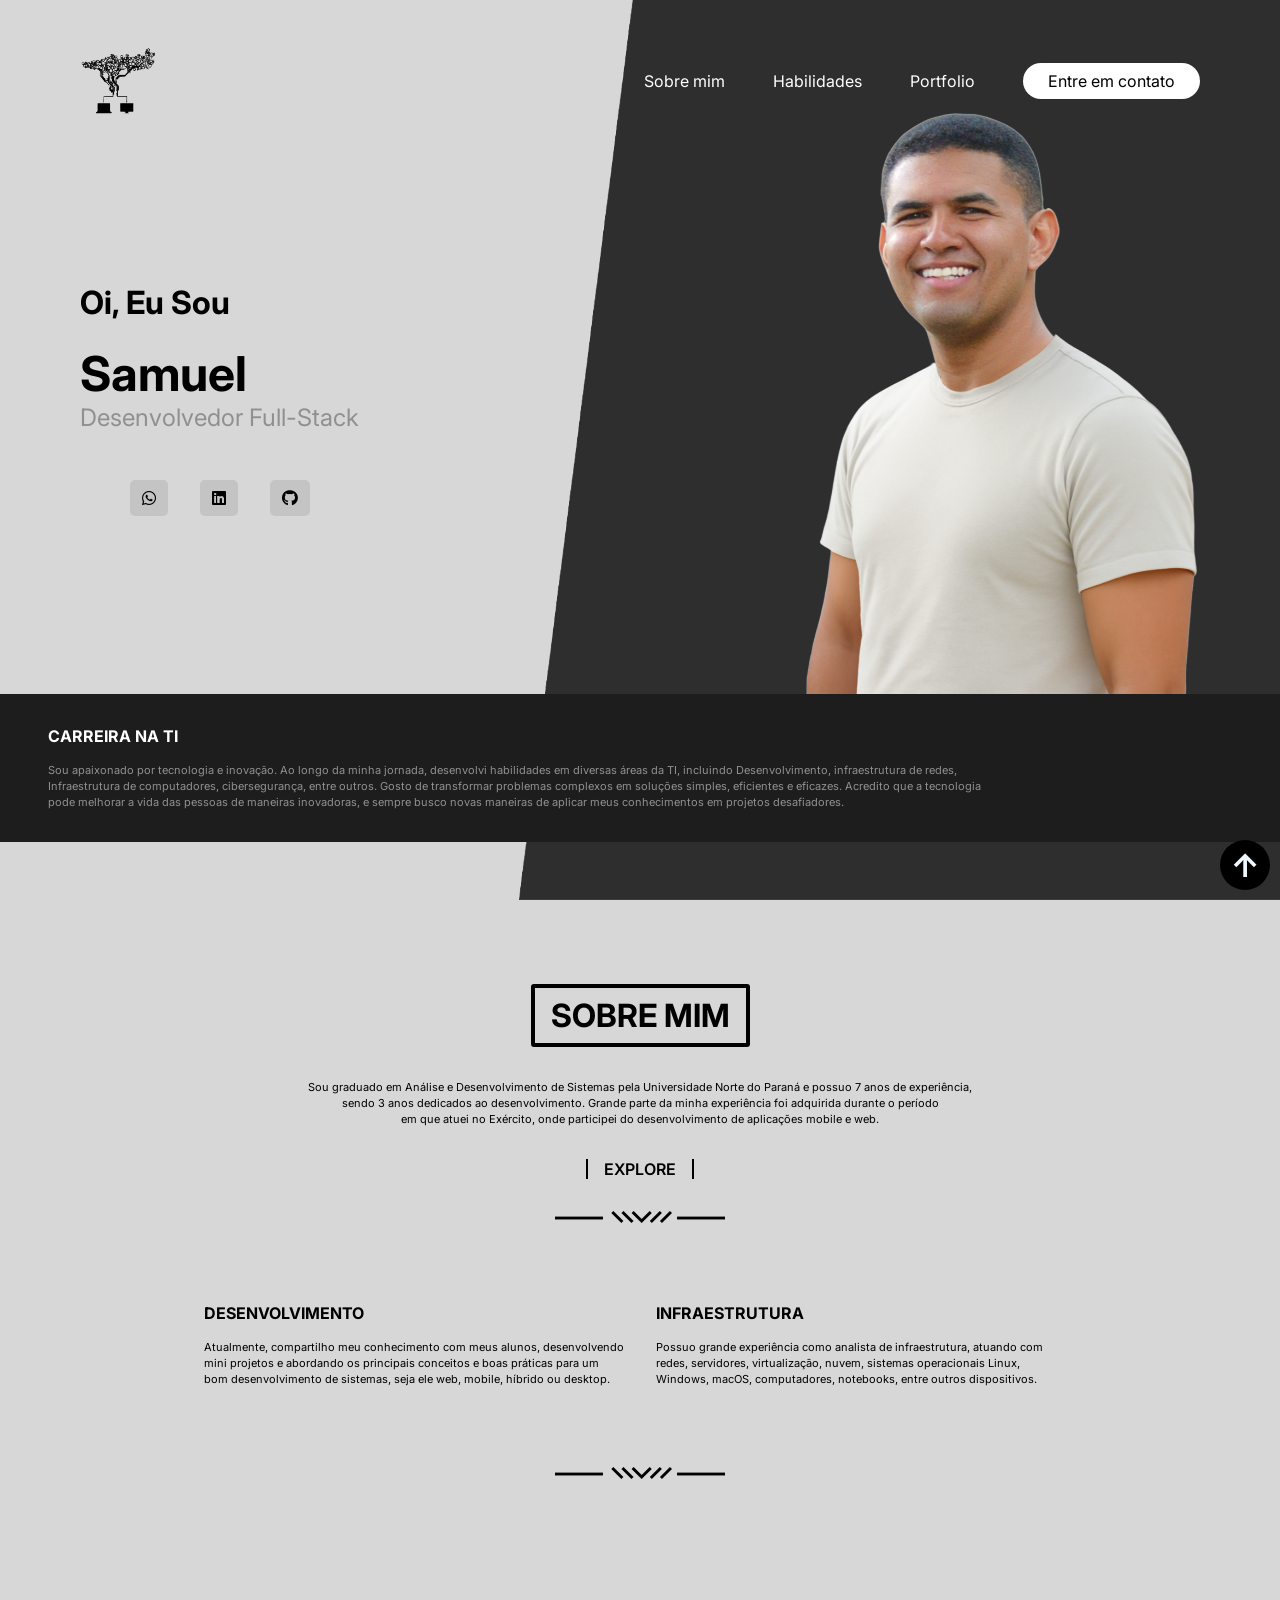
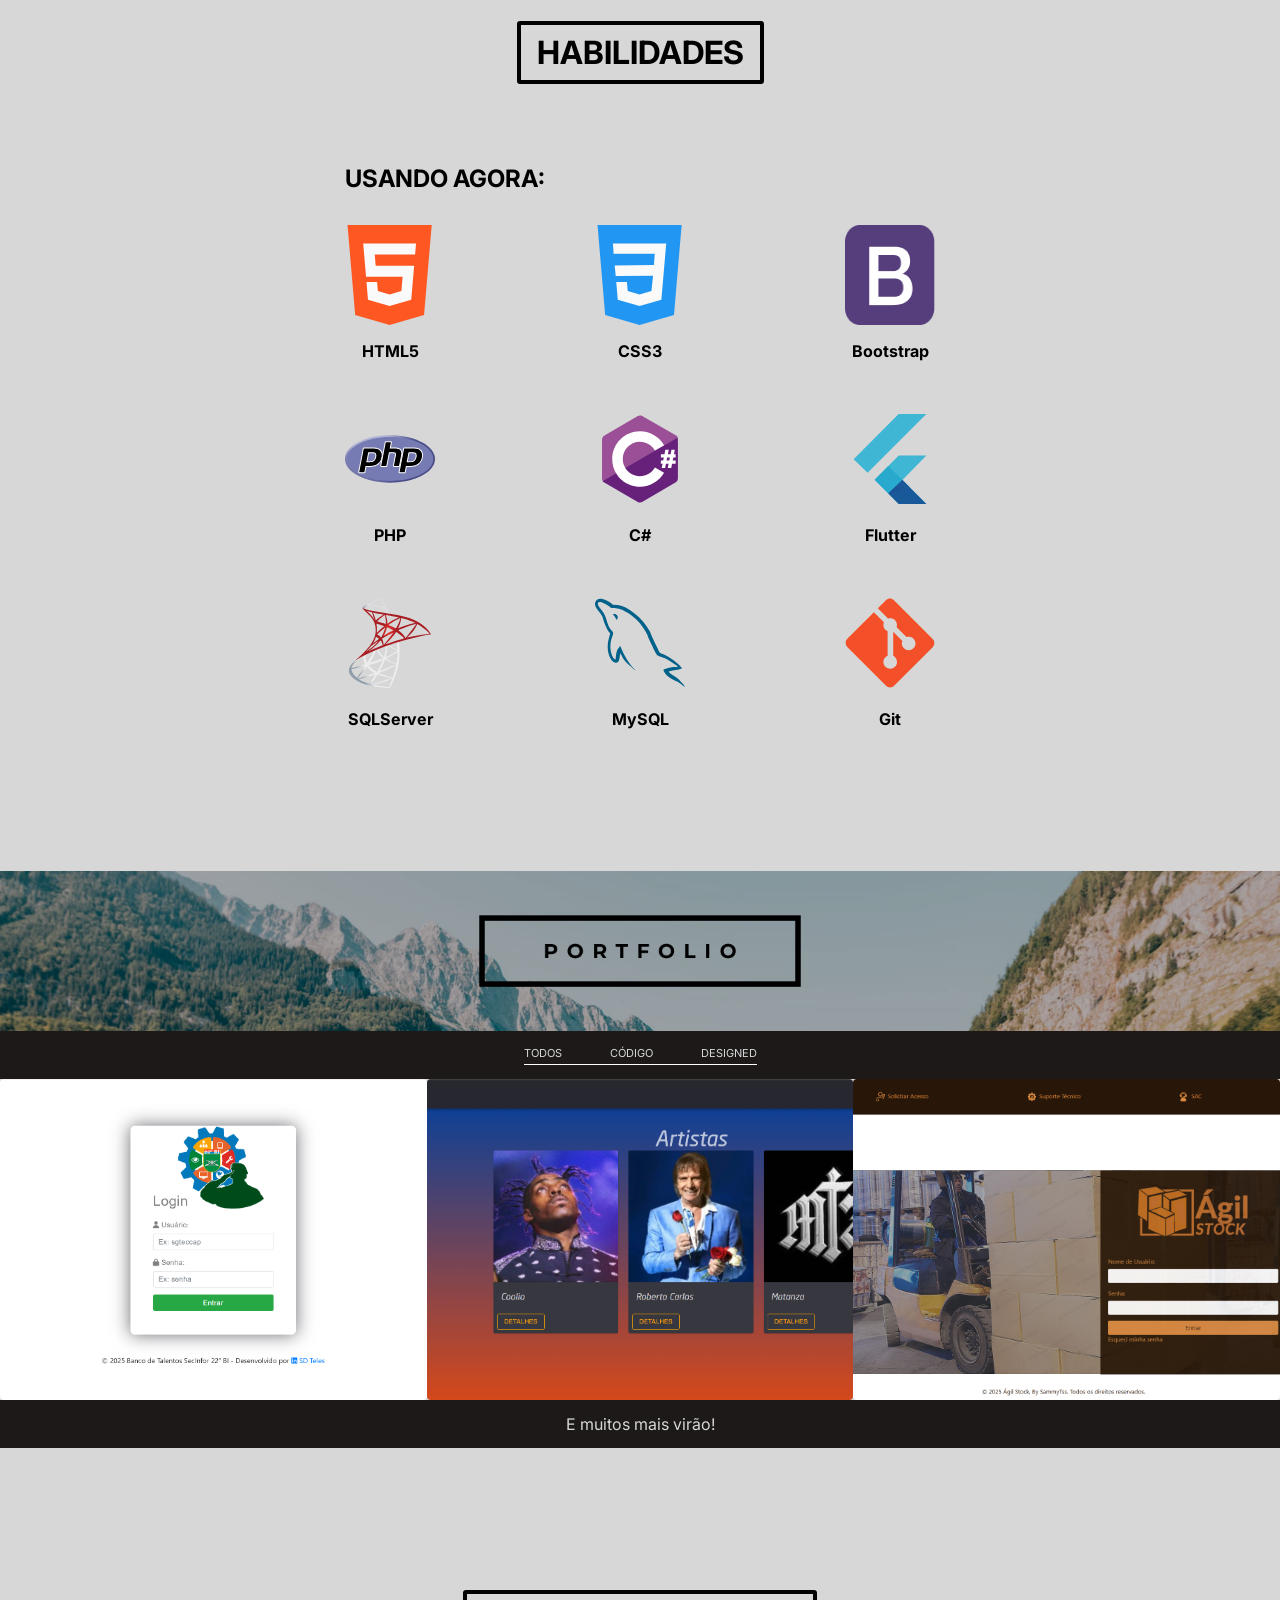
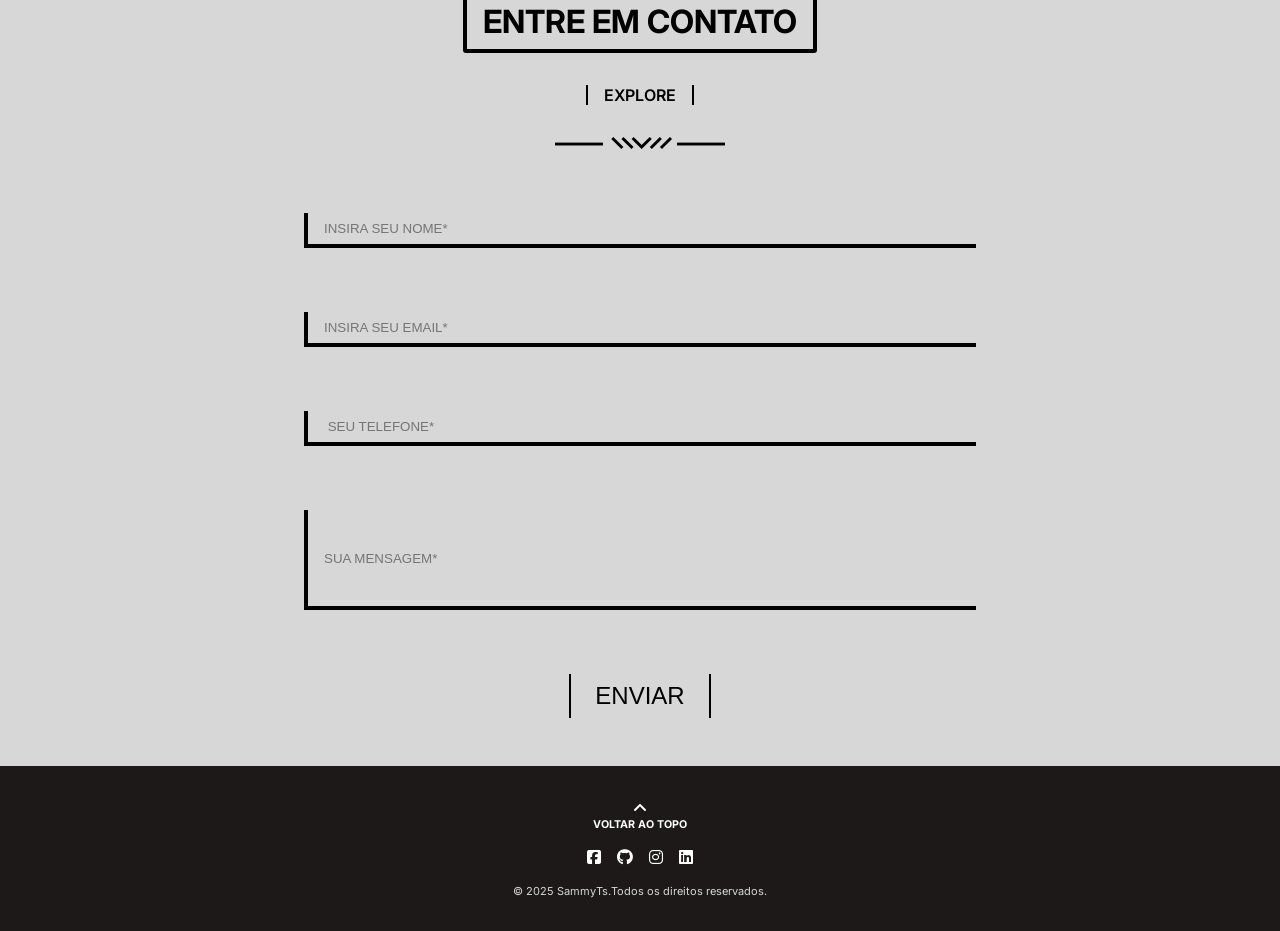
==== index.html @ 6aea7865 "Update index.html" ====
<!DOCTYPE html>
<html lang="pt-br">
<head>
    <meta charset="UTF-8">
    <meta name="viewport" content="width=device-width, initial-scale=1.0">
    <title> Portfolio</title>
    <link rel="icon" type="image/x-icon" href="images/telestech.ico">
    <link rel="stylesheet" href="style.css">
    <link rel="stylesheet" href="https://cdnjs.cloudflare.com/ajax/libs/font-awesome/6.6.0/css/all.min.css" integrity="sha512-Kc323vGBEqzTmouAECnVceyQqyqdsSiqLQISBL29aUW4U/M7pSPA/gEUZQqv1cwx4OnYxTxve5UMg5GT6L4JJg==" crossorigin="anonymous" referrerpolicy="no-referrer" />
</head>
<body>
    <header>
        <div class="humburger">
            <i class="fa-solid fa-bars-staggered" data-visible="true"></i>
            <i class="fa-solid fa-xmark" data-visible="false"></i>
        </div>
        <nav class="container navbar">
            <a href="#">
                <img src="./images//Technicaltree_Logo.png" alt="logo" class="logo">
                <img src="./images//LogoTelesTechBranco.png" alt="logo" class="mobile-logo">
            </a>
            <ul class="nav-links" data-visible="false">
                <li><a href="#About">Sobre mim</a></li>
                <li><a href="#Skills">Habilidades</a></li>
                <li><a href="#portofolio">Portfolio</a></li>
                <a class="btn" href="#contact">Entre em contato</a>
            </ul>
        </nav>
    </header>
    <main>
        <section class="hero ">
            <div class="bg-img">
                <img src="./images/bdGrayEscuroc.png" alt="">
            </div>
            <div class="hero-top container">

                <div class="content">

                    <div class="info">
                        <h1>Oi, Eu Sou</h1>
                        <h2>Samuel</h2>
                        <h6> Desenvolvedor Full-Stack </h6>
                    </div>
                    <div class="contact-me">
                        <a href="https://api.whatsapp.com/" target="_blank"><i class="fa-brands fa-whatsapp"></i></a>
                        <a href="https://linkedin.com/in/samuel-teles-dos-santos-662003237/"><i class="fa-brands fa-linkedin" target="_blank"></i></a>
                        <a href="https://github.com/Sammytss" target="_blank"><i class="fa-brands fa-github"></i></a>
                    </div>

                </div>

                <div class="person-img">
                    <img src="./images/eudbresponsivo.png" alt="Eu">
                </div>
            </div>
        </section>
        <section class="BERRIES">
            <h4>CARREIRA NA TI</h4>
            <p>
                Sou apaixonado por tecnologia e inovação. Ao longo da minha jornada, desenvolvi habilidades em diversas áreas da TI, incluindo Desenvolvimento, infraestrutura de redes, <br>
                Infraestrutura de computadores, cibersegurança, entre outros. Gosto de transformar problemas complexos em soluções simples, eficientes e eficazes. Acredito que a tecnologia <br>
                pode melhorar a vida das pessoas de maneiras inovadoras, e sempre busco novas maneiras de aplicar meus conhecimentos em projetos desafiadores.
            </p>

        </section>
        <section class="aboutme container " id="About">
            <div class="header-info">
                <h4>SOBRE MIM</h4>
                <p>
                    Sou graduado em Análise e Desenvolvimento de Sistemas pela Universidade Norte do Paraná e possuo 7 anos de experiência, <br>
                    sendo 3 anos dedicados ao desenvolvimento. Grande parte da minha experiência foi adquirida durante o período <br>
                    em que atuei no Exército, onde participei do desenvolvimento de aplicações mobile e web.

                </p>
                <h6>EXPLORE</h6>
                <img src="./images/separatorBlack 1.png" alt="">
            </div>
            <div class="grid-about">
                <div class="development columns">
                    <h6>DESENVOLVIMENTO</h6>
                    <p>
                        Atualmente, compartilho meu conhecimento com meus alunos, desenvolvendo <br>
                        mini projetos e abordando os principais conceitos e boas práticas para um<br>
                        bom desenvolvimento de sistemas, seja ele web, mobile, híbrido ou desktop.
                    </p>
                </div>
                <div class="maintenance columns">
                    <h6>INFRAESTRUTURA</h6>
                    <p>
                        Possuo grande experiência como analista de infraestrutura, atuando com <br>
                        redes, servidores, virtualização, nuvem, sistemas operacionais Linux, <br>
                        Windows, macOS, computadores, notebooks, entre outros dispositivos.

                    </p>
                </div>
            </div>
            <img src="./images/separatorBlack 1.png" alt="">
        </section>
        <section class="skills container" id="Skills">
            <div class="header-info">
                <h4>HABILIDADES</h4>

            </div>
            <div class="using-now ">
                <h4>USANDO AGORA:</h4>
                <div class="grid-skills">
                    <div class="grid-item item1">
                        <img src="./images/html.svg" alt="">
                        <h6>HTML5</h6>

                    </div>
                    <div class="grid-item item2">
                        <img src="./images/css.svg" alt="">
                        <h6>CSS3</h6>
                    </div>
                    <div class="grid-item item3">
                        <img src="./images/bootstrap-solid 1.png" alt="">
                        <h6>Bootstrap</h6>
                    </div>
                    <div class="grid-item item4">
                        <img src="./images/php-original.svg" alt="">
                        <h6>PHP</h6>
                    </div>
                    <div class="grid-item item5">
                        <img src="./images/csharp-original.svg" alt="">
                        <h6>C#</h6>
                    </div>
                    <div class="grid-item item6">
                        <img src="./images/flutter-original.svg" alt="">
                        <h6>Flutter</h6>
                    </div>
                    <div class="grid-item item7">
                        <img src="./images/microsoftsqlserver-original.svg" alt="">
                        <h6>SQLServer</h6>
                    </div>
                    <div class="grid-item item8">
                        <img src="./images/mysql-original.svg" alt="">
                        <h6>MySQL</h6>
                    </div>
                    <div class="grid-item item9">
                        <img src="./images/git-original.svg" alt="">
                        <h6>Git</h6>
                    </div>
                </div>

            </div>
            <!--<div class="learning-now ">
                <h4>APRENDENDO AGORA:</h4>
                <div class="grid-skills">
                    <div class="grid-item item1">
                        <img src="./images/nodejs.png" alt="">
                        <h6>Node Js</h6>

                    </div>
                    <div class="grid-item item2">
                        <img src="./images/mongoDb.png" alt="">
                        <h6>Mongo DB</h6>
                    </div>
                    <div class="grid-item item3">
                        <img src="./images/typscript.png" alt="">
                        <h6>TypeScript</h6>
                    </div>
                </div>

            </div>
            <div class="other-skills ">
                <h4>OUTRAS HABILIDADES:</h4>
                <div class="grid-skills">
                    <div class="grid-item item1">
                        <img src="./images/eng.svg" alt="">
                        <h6>ANGIELSKI C1/C2</h6>

                    </div>
                    <div class="grid-item item2">
                        <img src="./images/spanish.svg" alt="">
                        <h6>
                            HISZPAŃSKI
                            B1/B2/h6>
                        </h6>
                    </div>
                    <div class="grid-item item3">
                        <img src="./images/c++.svg" alt="">
                        <h6>C++</h6>
                    </div>
                </div>

            </div>-->

        </section>

        <section class="portfolio" id="portofolio">
            <div class="header-img">

            </div>
            <div class="grid-header">
                <div class="info">
                    <p>TODOS</p>
                    <p>CÓDIGO</p>
                    <p>DESIGNED</p>
                </div>
            </div>
            <div class="grid-port">
                <div class="grid-col col1">
                </div>
                <div class="grid-col col2"></div>
                <div class="grid-col col3"></div>
               <!-- <div class="grid-col col4"></div>
                <div class="grid-col col5"></div>
                <div class="grid-col col6"></div>-->
            </div>
            <!-- Modal estilo Lightbox com múltiplas imagens -->
            <div id="lightboxModal" class="w3-modal w3-black" style="display:none;">
                <span class="w3-button w3-display-topright w3-large"
                      onclick="closeLightbox()"
                      style="cursor:pointer;">×</span>
                <div class="w3-modal-content w3-animate-zoom"
                     style="
                    max-width: 90%;
                    margin: auto;
                    max-height: 90vh;
                    display: flex;
                    flex-direction: column;
                    align-items: center;
                  ">
                    <img id="lightboxImage"
                         src=""
                         style="max-width: 100%; max-height: 80vh"
                         alt="" />
                    <div style="
                        width: 100%;
                        display: flex;
                        justify-content: space-between;
                        margin-top: 10px;
                      ">
                        <button onclick="changeSlide(-1)">❮</button>
                        <button onclick="changeSlide(1)">❯</button>
                    </div>
                    <div id="thumbnailsContainer"
                         style="
                        margin-top: 10px;
                        display: flex;
                        gap: 10px;
                        overflow-x: auto;
                      ">
                        <!-- Miniaturas geradas via JS -->
                    </div>
                </div>
            </div>


            <div class="grid-header">

                <p>E muitos mais virão!</p>

            </div>
        </section>
        <section class="contact container" id="contact">
            <div class="header-info">
                <h4>ENTRE EM CONTATO</h4>
                <!--<p>
                    Nulla in velit a metus rhoncus tempus. Nulla congue nulla vel sem varius finibus. Sed ornare sit amet lorem <br>
                    sed viverra. In vel urna quis libero viverra facilisis ut ac est.
                </p>-->
                <h6>EXPLORE</h6>
                <img src="./images/separatorBlack 1.png" alt="">
            </div>
            <form action="">
                <input type="text" name="name" id="name" placeholder="INSIRA SEU NOME*">
                <input type="email" name="email" id="email" placeholder="INSIRA SEU EMAIL*">
                <input type="text" name="phone" id="phone" placeholder=" SEU TELEFONE*">
                <input type="text" name="comment" id="comment" placeholder="SUA MENSAGEM*">
                <button>ENVIAR</button>
            </form>

        </section>
        <a href="#" class="btn-voltar"></a>

    </main>

    <footer>
        <div class="container footer-info ">
            <div class="scroll-up ">

                <a href="#">
                    <i class="fas fa-angle-up"></i>
                    <h6 class="back-to-top">VOLTAR AO TOPO</h6>
                </a>
            </div>
            <div class="social">
                <a href="https://www.facebook.com/abdihakin.adan.56/" target="_blank"><i class="fab fa-facebook-square"></i></a>
                <a href="https://github.com/Sammytss" target="_blank"><i class="fab fa-github"></i></a>
                <a href="https://www.instagram.com/young_hakin/" target="_blank"><i class="fab fa-instagram"></i></a>
                <a href="https://linkedin.com/in/samuel-teles-dos-santos-662003237/" target="_blank"><i class="fab fa-linkedin"></i></a>
            </div>
            <p>&copy;  2025 SammyTs.Todos os direitos reservados.</p>
        </div>

    </footer>
    <script>
        const lightboxModal = document.getElementById('lightboxModal');
        const lightboxImage = document.getElementById('lightboxImage');
        const thumbnailsContainer = document.getElementById('thumbnailsContainer');

        const portfolioCols = document.querySelectorAll('.grid-port .grid-col');

        // Objeto que relaciona cada imagem do portfólio a sua galeria de imagens relacionadas
        const galleryMap = {
            "Login.png": [
                "./images/projetos/Login.png",
                "./images/projetos/ListarTalentos.png",
                "./images/projetos/DetelhesDoTalento.png",
                "./images/projetos/CadastrarTalento.png",
                "./images/projetos/EditarTalento.png",
                "./images/projetos/ADM.png"
            ],
            "MostrarArtistas.png": [
                "./images/projetos/SenaiSound/MostrarArtistas.png",
                "./images/projetos/SenaiSound/EditarArtista.png",
                "./images/projetos/SenaiSound/CadastrarArtista.png",
                "./images/projetos/SenaiSound/Home.png",

            ],
            "AgilStock.png": [
                "./images/projetos/AgilStock/AgilStock.png",
                "./images/projetos/AgilStock/Dashboard.png",
                "./images/projetos/AgilStock/DashboardMFechado.png",
                "./images/projetos/AgilStock/Estoque.png",
                "./images/projetos/AgilStock/Fornecedores.png",
                "./images/projetos/AgilStock/MateriaPrima.png",
                "./images/projetos/AgilStock/Saidas.png",
                "./images/projetos/AgilStock/NovosUsuarios.png",
                "./images/projetos/AgilStock/CadastrarProduto.png",
                "./images/projetos/AgilStock/CadastrarMateriaPrime.png",
                "./images/projetos/AgilStock/CadastrarCategoria.png",
                "./images/projetos/AgilStock/CadastrarFornecedores.png",
            ],
            "Project (2).png": [
                "./images/Project (2).png",
                "./images/Project (3).png",
                "./images/Project (1).png"
            ],
            "Project (3).png": [
                "./images/Project (3).png",
                "./images/Project (1).png",
                "./images/Project (2).png"
            ],
            "Project.png": [
                "./images/Project.png",
                "./images/Project (1).png",
                "./images/Project (2).png"
            ],
            // Adicione mais conforme necessário
        };

        // Pega o nome e url da imagem de background para cada coluna do portfólio
        const imagesInfo = Array.from(portfolioCols).map((col) => {
            const bg = window.getComputedStyle(col).backgroundImage;
            const url = bg.slice(5, -2); // remove url(" ... ")
            const name = url.split('/').pop();
            return { url, name };
        });

        let currentGallery = [];
        let currentIndex = 0;

        function openLightbox(index) {
            const clickedImageName = imagesInfo[index].name;

            // Pega as imagens relacionadas no mapa, ou usa só a imagem clicada
            currentGallery = galleryMap[clickedImageName] || [imagesInfo[index].url];

            currentIndex = 0;
            renderThumbnails();
            showSlide(currentIndex);
            lightboxModal.style.display = 'block';
        }

        function closeLightbox() {
            lightboxModal.style.display = 'none';
        }

        function changeSlide(n) {
            showSlide(currentIndex + n);
        }

        function showSlide(index) {
            if (index >= currentGallery.length) currentIndex = 0;
            else if (index < 0) currentIndex = currentGallery.length - 1;
            else currentIndex = index;

            lightboxImage.src = currentGallery[currentIndex];

            const thumbs = thumbnailsContainer.querySelectorAll('img');
            thumbs.forEach((thumb, i) => {
                thumb.style.opacity = i === currentIndex ? '1' : '0.6';
                thumb.style.border = i === currentIndex ? '2px solid white' : 'none';
            });
        }

        function renderThumbnails() {
            thumbnailsContainer.innerHTML = ''; // limpa

            currentGallery.forEach((src, i) => {
                const thumb = document.createElement('img');
                thumb.src = src;
                thumb.style.height = '60px';
                thumb.style.cursor = 'pointer';
                thumb.style.opacity = i === currentIndex ? '1' : '0.6';
                if (i === currentIndex) thumb.style.border = '2px solid white';
                thumb.addEventListener('click', () => {
                    showSlide(i);
                });
                thumbnailsContainer.appendChild(thumb);
            });
        }

        // Configura clique nas colunas para abrir o modal da galeria
        portfolioCols.forEach((col, i) => {
            col.style.cursor = 'pointer';
            col.addEventListener('click', () => openLightbox(i));
        });

        // Fechar modal clicando fora da imagem
        lightboxModal.addEventListener('click', (e) => {
            if (e.target === lightboxModal) {
                closeLightbox();
            }
        });
    </script>
    <script>
        let navbar = document.querySelector(".nav-links")
        let humbergur = document.querySelector(".humburger")
        let icons = document.querySelectorAll("i")

        humbergur.addEventListener('click', function (event) {
            let isvible = navbar.getAttribute('data-visible');
            if (isvible == 'true') {
                navbar.setAttribute('data-visible', 'false');
                icons[0].setAttribute('data-visible', 'true');
                icons[1].setAttribute('data-visible', 'false')
            }
            else {
                navbar.setAttribute('data-visible', 'true');
                icons[0].setAttribute('data-visible', 'false');
                icons[1].setAttribute('data-visible', 'true')
            }
        })
    </script>

</body>
</html>
---- style.css ----
﻿
@import url('https://fonts.googleapis.com/css2?family=Inter:ital,opsz,wght@0,14..32,100..900;1,14..32,100..900&display=swap');

* {
    margin: 0;
    padding: 0;
    box-sizing: border-box;
    transition: all 0.3s ease-in-out;
}

body {
    font-family: "Inter", sans-serif;
    background-color: #d7d7d7;
}

html {
    scroll-behavior: smooth;
}

.btn-voltar {
    display: flex;
    justify-content: center;
    align-items: center;
    position: fixed;
    bottom: 10px;
    right: 10px;
    width: 50px;
    height: 50px;
    background-color: #000;
    text-decoration: none;
    border-radius: 50%;
}

    .btn-voltar::after {
        content: "↑";
        font-size: 32px;
        font-weight: bold;
        color: aliceblue;
        transition: margin-top 250ms;
    }

    .btn-voltar:hover::after {
        margin-top: -8px;
    }

    .btn-voltar:hover {
        background-color: #3b3c3c;
    }

header {
    margin-top: 2rem;
    height: 2.375rem;
}

.container {
    width: min(90%,1120px);
    margin-inline: auto;
}

.navbar {
    display: flex;
    justify-content: space-between;
    align-items: center;
}

    .navbar .mobile-logo {
        display: none;
    }

    .navbar .logo {
        width: 4.729375rem;
        cursor: pointer;
    }

.nav-links {
    height: 100%;
    display: flex;
    justify-content: center;
    align-items: center;
    gap: 3rem;
}

    .nav-links li {
        list-style: none;
    }

        .nav-links li a {
            text-decoration: none;
            color: #fff;
            font-size: 1rem;
            font-weight: 400;
            line-height: 1rem;
            transition: all 0.3s ease-in-out;
        }

            .nav-links li a:hover {
                color: #808080;
            }

    .nav-links .btn {
        text-decoration: none;
        background-color: #fff;
        color: black;
        border: none;
        padding: 10px 25px;
        border-radius: 20px;
        font-size: 1rem;
        font-weight: 400;
        line-height: 1rem;
        cursor: pointer;
        transition: all 0.3s ease-in-out;
    }

        .nav-links .btn:hover {
            background-color: #808080;
            color: #fff;
        }

.back-to-top:hover {
    color: #808080;
    cursor: pointer;
    transition: all 0.2s ease-in-out;
}

.hero {
    margin-top: 2.125rem;
    display: flex;
    flex-direction: column;
}

.hero-top {
    display: flex;
    align-items: center;
    justify-content: space-between;
}

@keyframes slideInRight {
    0% {
        transform: translateX(30%);
    }

    100% {
        transform: translateX(0);
    }
}

.bg-img img {
    width: 60%;
    height: 100vh;
    position: absolute;
    right: 0;
    top: 0;
    z-index: -1;
    animation: slideInRight 3s ease-out forwards;
}



.hero-top .content {
    display: flex;
    flex-direction: column;
    gap: 3rem;
}

.info h1 {
    margin-bottom: 1.375rem;
    font-size: 2rem;
    font-weight: 700;
}

.info h2 {
    font-size: 3rem;
    font-weight: 700;
}

.info h6 {
    font-size: 1.5rem;
    font-weight: 400;
    color: #909090;
}

@keyframes slideInRightPerson {
    0% {
        transform: translateX(20%);
    }

    100% {
        transform: translateX(0);
    }
}

.person-img {
    animation: slideInRightPerson 1.5s ease-out forwards;
    width: 100%;
    max-width: 400px;
    height: auto;
    margin-right: 0;
    display: flex;
    justify-content: center;
    align-items: center;
}

    .person-img img {
        width: 100%;
        height: auto;
        transition: transform 0.7s ease-in-out;
        object-fit: cover;
    }

        .person-img img:hover {
            transform: scale(1.02);
        }


.contact-me {
    display: flex;
    justify-content: center;
    gap: 2rem;
    transition: transform 0.5s ease-in-out;
}

    .contact-me a {
        text-decoration: none;
        color: black;
    }

    .contact-me i {
        background-color: #C4C4C4;
        padding: 0.625rem .75rem;
        border-radius: 5px;
        transition-duration: 0.5s;
    }

        .contact-me i:hover {
            background-color: #808080;
            color: #fff;
        }

.BERRIES {
    background-color: #1d1d1d;
    display: flex;
    flex-direction: column;
    align-items: self-start;
    padding: 2rem 3rem;
    color: #fff;
    gap: 1rem;
}

    .BERRIES p {
        font-size: 0.6875rem;
        line-height: 1rem;
        color: #909090;
    }

    .BERRIES span {
        font-size: 0.6875rem;
        line-height: 1rem;
        color: #d7d7d7;
        border-inline: 1px solid #d7d7d7;
        padding-inline: 0.5rem;
    }

.humburger {
    display: none;
}

.aboutme {
    margin-top: 8.875rem;
    display: flex;
    flex-direction: column;
    align-items: center;
    gap: 5rem;
}

    .aboutme p {
        font-size: 0.6875rem;
        line-height: 1rem;
        color: black;
    }

.header-info {
    display: flex;
    flex-direction: column;
    text-align: center;
    align-items: center;
    gap: 2rem;
}

    .header-info h4 {
        font-size: 2rem;
        font-weight: 700;
        border: 4px solid #000;
        padding: 0.5rem 1rem;
        border-radius: 3px;
    }

    .header-info h6 {
        font-size: 1rem;
        font-weight: 600;
        border-inline: 2px solid #000;
        padding-inline: 1rem;
    }

.grid-about {
    display: grid;
    grid-template-columns: repeat(2,1fr);
    gap: 2rem;
}

    .grid-about h6 {
        font-size: 1rem;
        font-weight: 700;
    }

    .grid-about .columns {
        display: flex;
        flex-direction: column;
        gap: 1rem;
    }

.skills {
    margin-top: 8.875rem;
    display: flex;
    flex-direction: column;
    align-items: center;
    gap: 5rem;
}

.using-now, .learning-now, .other-skills {
    display: flex;
    flex-direction: column;
    gap: 2rem;
}

    .using-now, .learning-now, .other-skills h4 {
        font-size: 1.5rem;
    }

.grid-skills {
    display: grid;
    grid-template-columns: repeat(3,1fr);
    row-gap: 3rem;
    column-gap: 10rem;
}

.grid-item {
    display: flex;
    flex-direction: column;
    gap: 1rem;
    text-align: center;
    align-items: center;
    transition: transform 0.5s ease-in-out;
}

    .grid-item:hover {
        transform: scale(1.05);
    }

    .grid-item img {
        width: 90px;
        height: 100px;
    }

.portfolio {
    margin-top: 8.875rem;
    display: flex;
    flex-direction: column;
}

.header-img {
    height: 10rem;
    background: url(./images/Section\ Header.png) center / cover no-repeat;
}

.grid-header {
    background-color: #1c1918;
    height: 3rem;
    display: flex;
    justify-content: center;
    align-items: center;
    color: #d7d7d7;
}

    .grid-header .info {
        display: flex;
        padding-bottom: .2rem;
        gap: 3rem;
        border-bottom: 1px solid #fff;
    }

        .grid-header .info p {
            font-size: 0.6875rem;
            line-height: 1rem;
        }

.grid-port {
    display: grid;
    grid-template-columns: repeat(3,1fr);
}

    .grid-port .grid-col {
        height: 20.0625rem;
    }
        .grid-port .grid-col:hover {
            transform: scale(1.02);
        }

    .grid-port .col1 {
        background: url(./images/projetos/Login.png) center / cover no-repeat;
        border-radius: 4px;
    }

    .grid-port .col2 {
        background: url(./images/projetos/SenaiSound/MostrarArtistas.png) center / cover no-repeat;
        border-radius: 4px;
    }

    .grid-port .col3 {
        background: url(./images/projetos/AgilStock/AgilStock.png) center / cover no-repeat;
        border-radius: 4px;
    }

    .grid-port .col4 {
        background: url(./images/Project\ \(2\).png) center / cover no-repeat;
        border-radius: 4px;
    }

    .grid-port .col5 {
        background: url(./images/Project\ \(3\).png) center / cover no-repeat;
        border-radius: 4px;
    }

    .grid-port .col6 {
        background: url(./images/Project.png) center / cover no-repeat;
        border-radius: 4px;
    }

.contact {
    margin-top: 8.875rem;
    display: flex;
    flex-direction: column;
    gap: 4rem;
}

form {
    display: flex;
    flex-direction: column;
    align-items: center;
    gap: 4rem;
}

    form input {
        padding: .5rem 1rem;
        background-color: transparent;
        color: black;
        border: none;
        border-bottom: 4px solid black;
        border-left: 4px solid black;
        width: 60%;
    }

    form button {
        background-color: transparent;
        padding: .5rem 1.5rem;
        border: none;
        border-inline: 2px solid black;
        font-size: 1.5rem;
        cursor: pointer;
        transition: all 0.2s ease-in-out;
    }

        form button:hover {
            color: #808080;
            border-inline: 2px solid #808080;
        }

    form #comment {
        height: 100px;
    }

.fas:hover {
    color: #808080;
    transition: all 0.2s ease-in-out;
}

footer a {
    text-decoration: none;
    color: #fff;
}

footer {
    margin-top: 3rem;
    background-color: #1c1918;
    color: #fff;
    padding: 2rem 0;
    display: flex;
    justify-content: center;
    align-items: center;
    gap: 2rem;
}

.footer-info {
    display: flex;
    flex-direction: column;
    justify-content: center;
    align-items: center;
    text-align: center;
    gap: 1rem;
}

.social {
    display: flex;
    gap: 1rem;
}

.fab:hover {
    color: #808080;
    transition: all 0.2s ease-in-out;
}

.footer-info p {
    font-size: 0.6875rem;
    line-height: 1rem;
    color: #d7d7d7;
}

.modal {
    display: none; 
    position: fixed; 
    z-index: 1; 
    padding-top: 100px;
    left: 0;
    top: 0;
    width: 100%; 
    height: 100%; 
    overflow: auto; 
    background-color: rgb(0,0,0); 
    background-color: rgba(0,0,0,0.4); 
}

.modal-content {
    background-color: rgb(208 208 208 / 61%);
    margin: auto;
    padding: 20px;
    border: 1px solid #888;
    width: 80%;
    border-radius: 5px;
}

.close {
    color: #000;
    float: right;
    font-size: 28px;
    font-weight: bold;
}

    .close:hover,
    .close:focus {
        color: #aaaa;
        text-decoration: none;
        cursor: pointer;
    }
.w3-modal {
    position: fixed;
    z-index: 1000;
    left: 0;
    top: 0;
    width: 100%;
    height: 100%;
    overflow: auto;
    background-color: rgba(0,0,0,0.9);
    display: none;
}

.w3-modal-content {
    position: relative;
    margin: auto;
    padding: 0;
    width: 80%;
    max-width: 900px;
}

.w3-button {
    background-color: transparent;
    border: none;
    color: white;
    font-size: 2rem;
    cursor: pointer;
}

    .w3-button:hover {
        color: #ccc;
    }


@media (max-width: 771px) {
    header {
        margin-top: 0;
        background-color: black;
        height: 3rem;
    }

    .navbar {
        height: 100%;
        align-items: center;
    }

        .navbar .logo {
            display: none;
        }

        .navbar .mobile-logo {
            display: block;
            width: 2.729375rem;
        }

    .nav-links {
        height: 210px;
        position: absolute;
        left: 0;
        right: 0;
        background-color: #1c1918;
        margin-top: 16rem;
        flex-direction: column;
        align-items: center;
        justify-content: center;
        text-align: center;
        border-top: 1px solid #d7d7d7;
        padding-top: 2rem;
        gap: 2rem;
        transition: transform 0.5s ease-in-out;
        z-index: 1;
    }

        .nav-links .btn {
            width: 100%;
            border-radius: 0;
        }

    .humburger {
        display: block;
    }

        .humburger i {
            color: #fff;
            position: absolute;
            right: 5%;
            top: 2.5%;
            font-size: 1.5rem;
        }

            .humburger i[data-visible="false"] {
                display: none;
            }

            .humburger i[data-visible="true"] {
                display: block;
            }

    .nav-links[data-visible="false"] {
        transform: translateY(-145%);
    }

    .content {
        display: flex;
        flex-direction: column;
        gap: 1rem;
        position: absolute;
    }

    .info h1 {
        z-index: -1;
        position: absolute;
    }

    .info h2 {
        margin-top: 2rem;
    }

    .person-img {
        z-index: -1;
        position: relative;
        margin-left: auto;
    }

    .hero {
        height: calc(77vh - 3);
        width: auto;
        margin-top: 0;
    }

    .hero-top {
        height: 100%;
        justify-content: left;
        /*color: #fff;*/
    }

    .grid-skills {
        grid-template-columns: repeat(2,1fr);
    }

    .grid-port {
        grid-template-columns: repeat(2,1fr);
    }

    form input {
        width: 90%;
    }
}
/*@media (max-width: 555px) {
    .hero {
        height: calc(71vh - 3rem);
        margin-top: 0;
    }
}

@media (max-width: 435px) {
    .hero {
        height: calc(60vh - 3rem);
        margin-top: 0;
    }
}

@media (max-width: 425px) {
    .hero {
        height: calc(56vh - 3rem);
        margin-top: 0;
    }
}


@media (max-width: 395px) {
    .hero {
        height: calc(77vh - 3rem);
        margin-top: 0;
    }
}
@media (max-width: 377px) {
    .hero {
        height: calc(77vh - 3rem);
        margin-top: 0;
    }
}

@media (max-width: 371px) {
    .hero {
        height: calc(69vh - 3rem);
        margin-top: 0;
    }
}*/

/*@media (max-width: 450px) {
    .hero {
        height: calc(55vh - 3rem);
        margin-top: 0;
    }
}*/

@media (max-width: 480px) {
    .grid-about {
        grid-template-columns: 1fr;
    }

    .grid-skills {
        grid-template-columns: 1fr;
    }

    .grid-port {
        grid-template-columns: 1fr;
    }

    form input {
        width: 100%;
    }
}
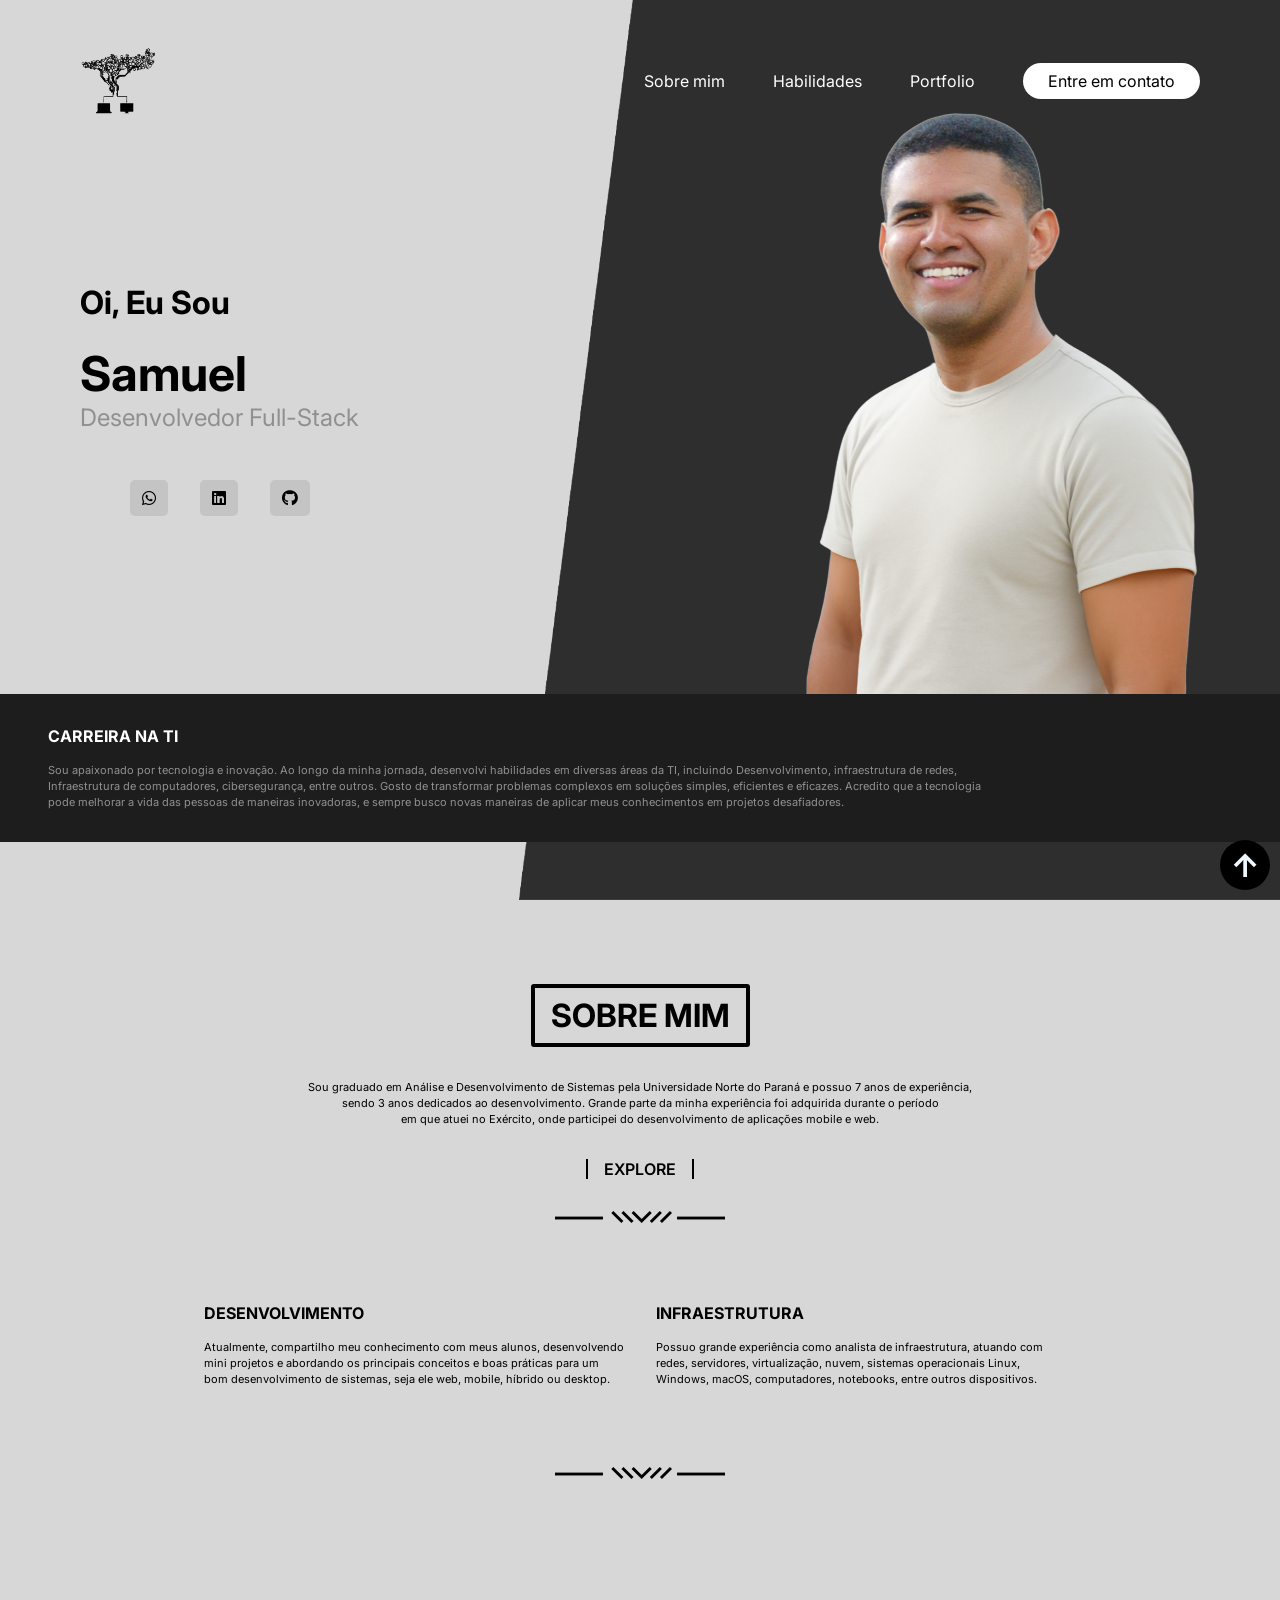
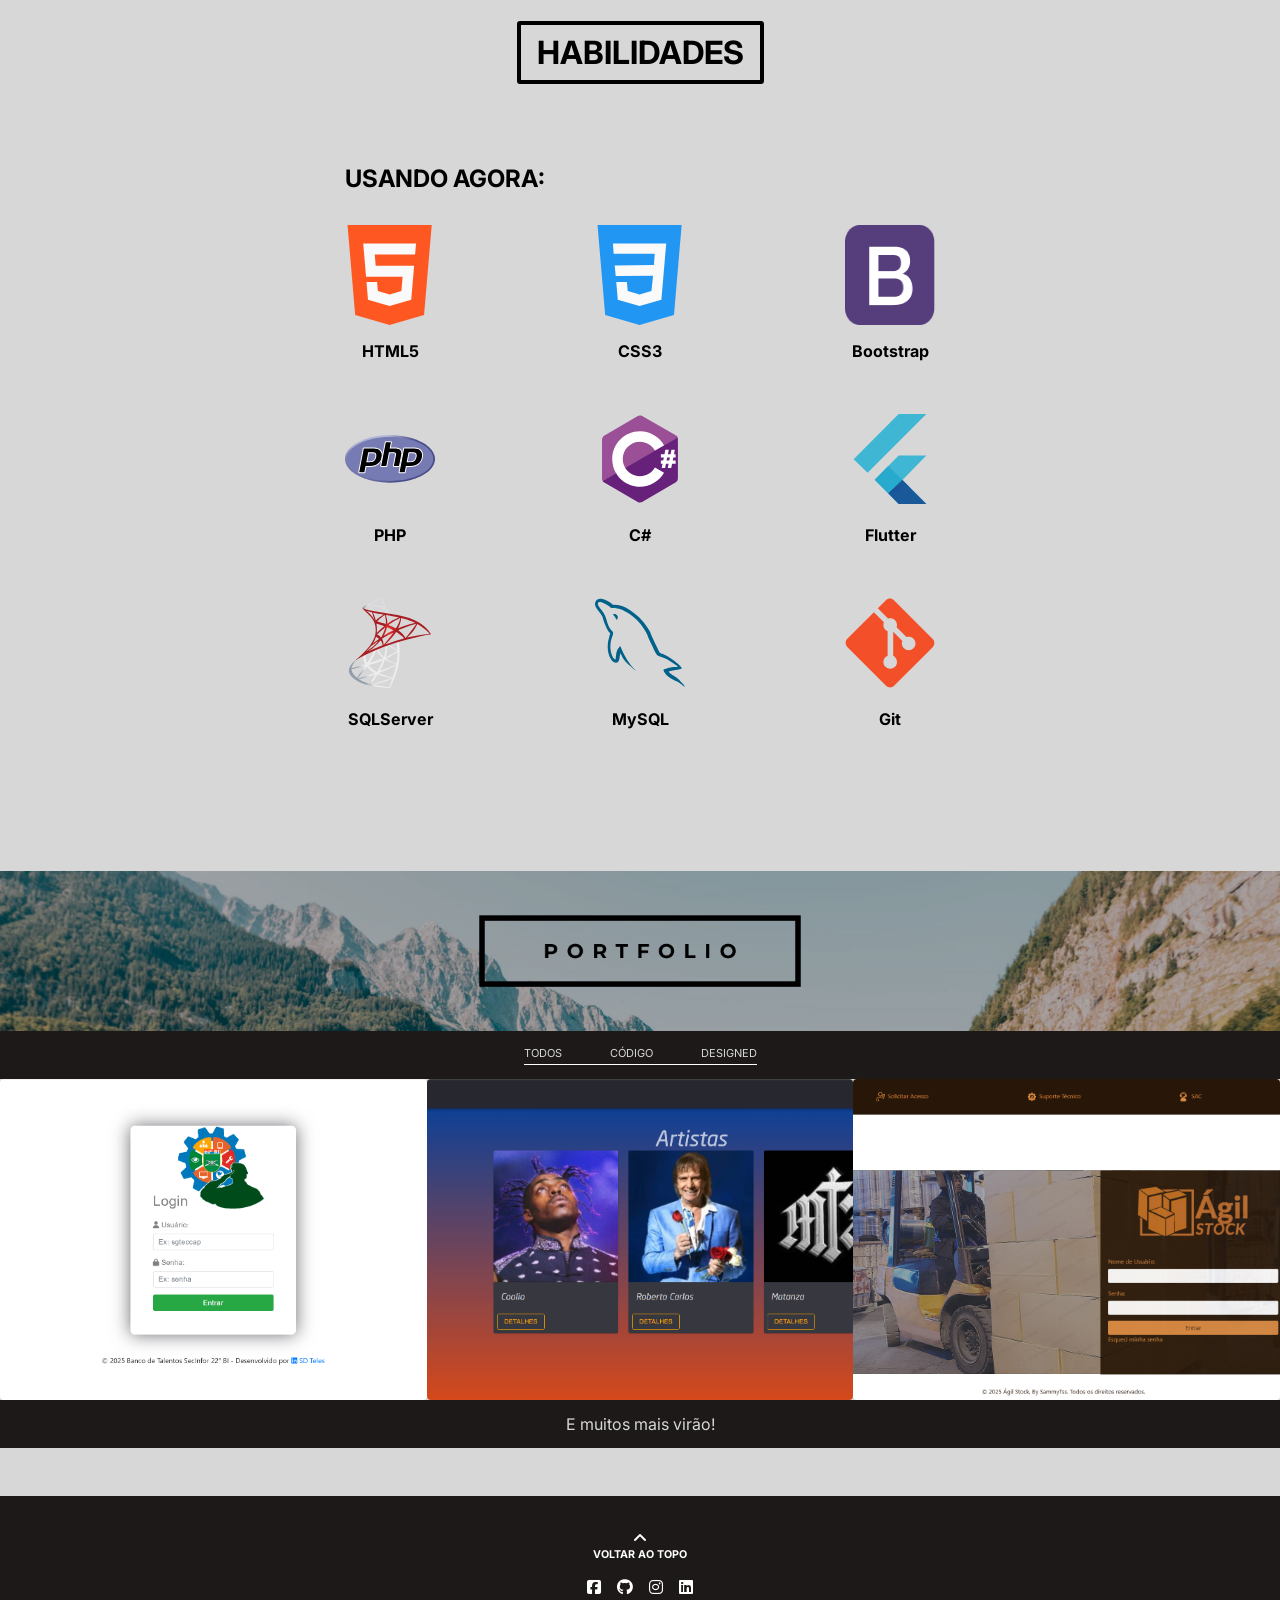
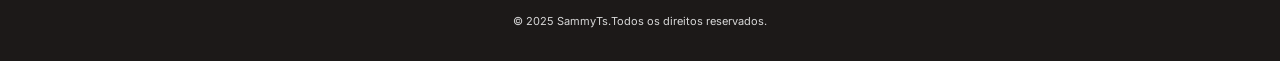
==== commit 8cc5ad1f: "Atualização index.html Remoção de elementos sem funcionalidade, no momento." ====
--- a/index.html
+++ b/index.html
@@ -254,13 +254,12 @@
 
             </div>
         </section>
-        <section class="contact container" id="contact">
+        <!--<section class="contact container" id="contact">
             <div class="header-info">
                 <h4>ENTRE EM CONTATO</h4>
                 <!--<p>
                     Nulla in velit a metus rhoncus tempus. Nulla congue nulla vel sem varius finibus. Sed ornare sit amet lorem <br>
                     sed viverra. In vel urna quis libero viverra facilisis ut ac est.
-                </p>-->
                 <h6>EXPLORE</h6>
                 <img src="./images/separatorBlack 1.png" alt="">
             </div>
@@ -272,7 +271,7 @@
                 <button>ENVIAR</button>
             </form>
 
-        </section>
+        </section>-->
         <a href="#" class="btn-voltar"></a>
 
     </main>
@@ -287,9 +286,9 @@
                 </a>
             </div>
             <div class="social">
-                <a href="https://www.facebook.com/abdihakin.adan.56/" target="_blank"><i class="fab fa-facebook-square"></i></a>
+                <a href="https://www.facebook.com/" target="_blank"><i class="fab fa-facebook-square"></i></a>
                 <a href="https://github.com/Sammytss" target="_blank"><i class="fab fa-github"></i></a>
-                <a href="https://www.instagram.com/young_hakin/" target="_blank"><i class="fab fa-instagram"></i></a>
+                <a href="https://www.instagram.com/" target="_blank"><i class="fab fa-instagram"></i></a>
                 <a href="https://linkedin.com/in/samuel-teles-dos-santos-662003237/" target="_blank"><i class="fab fa-linkedin"></i></a>
             </div>
             <p>&copy;  2025 SammyTs.Todos os direitos reservados.</p>
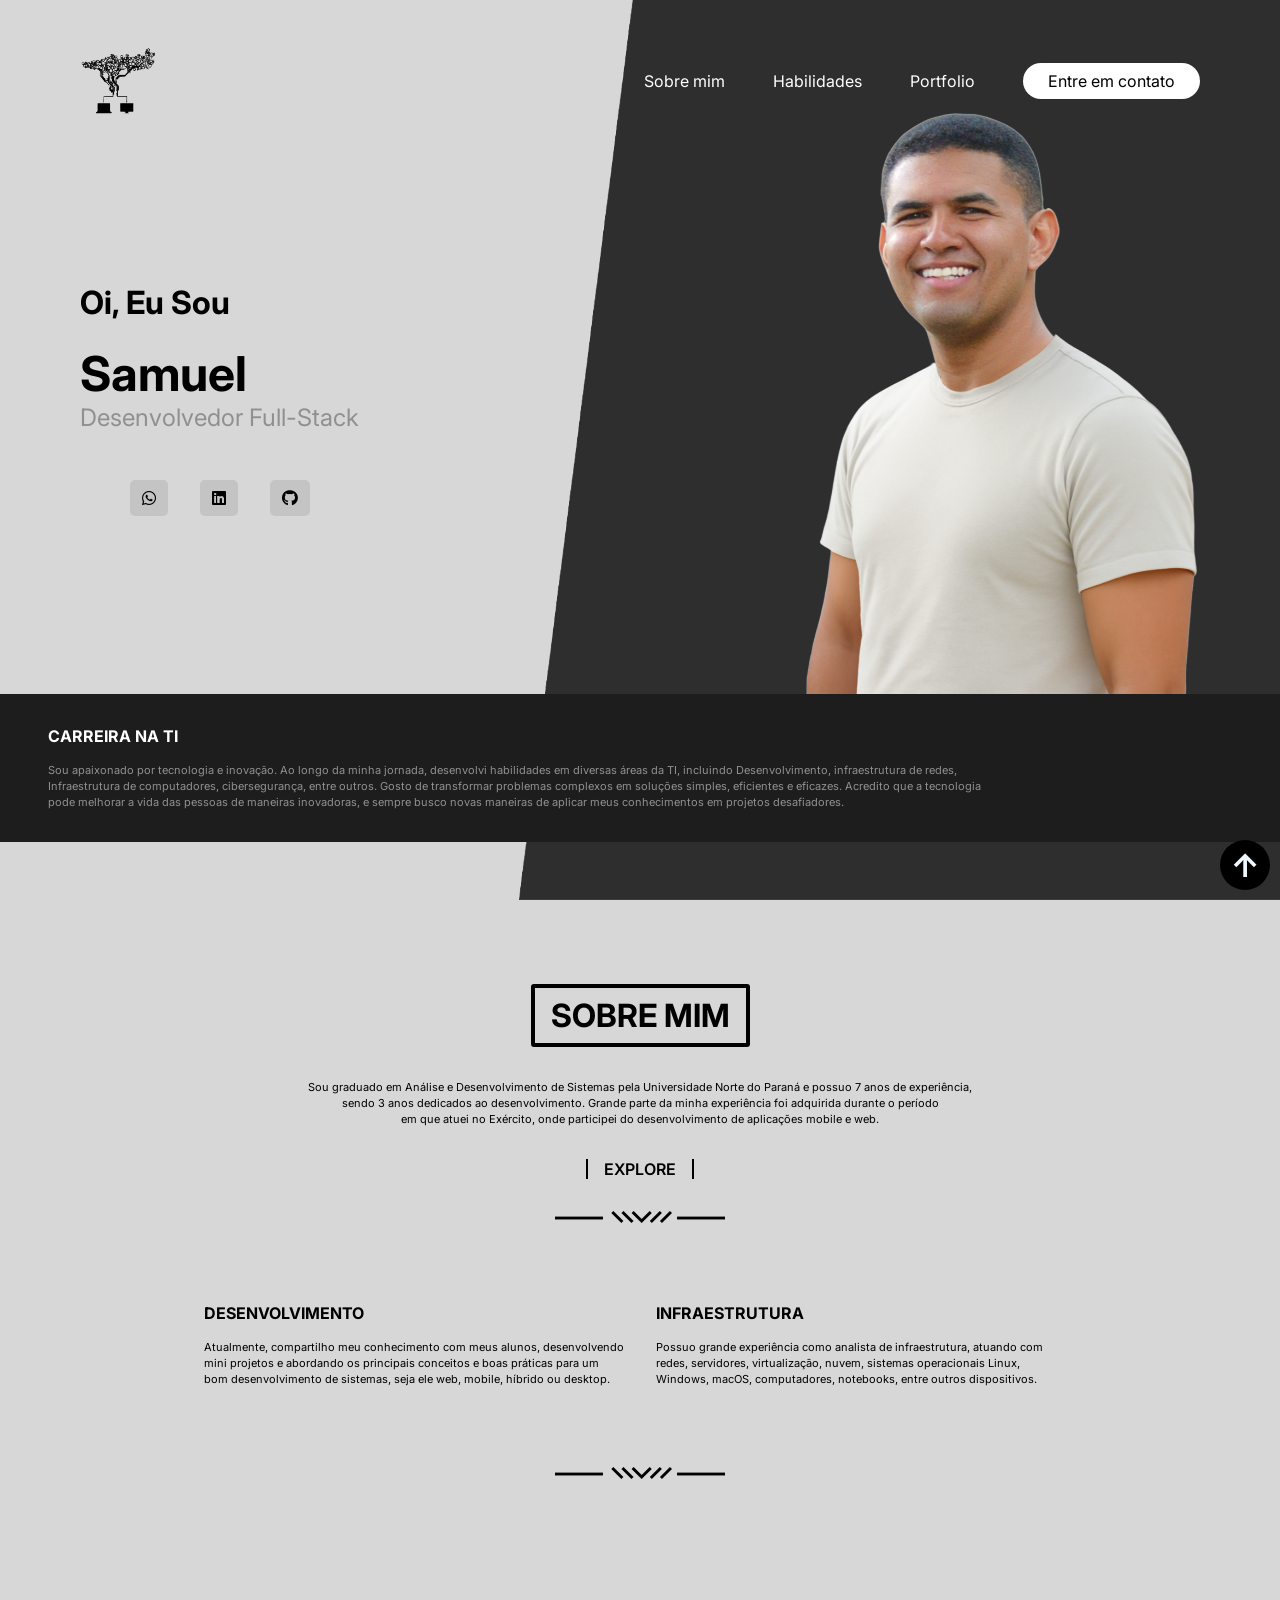
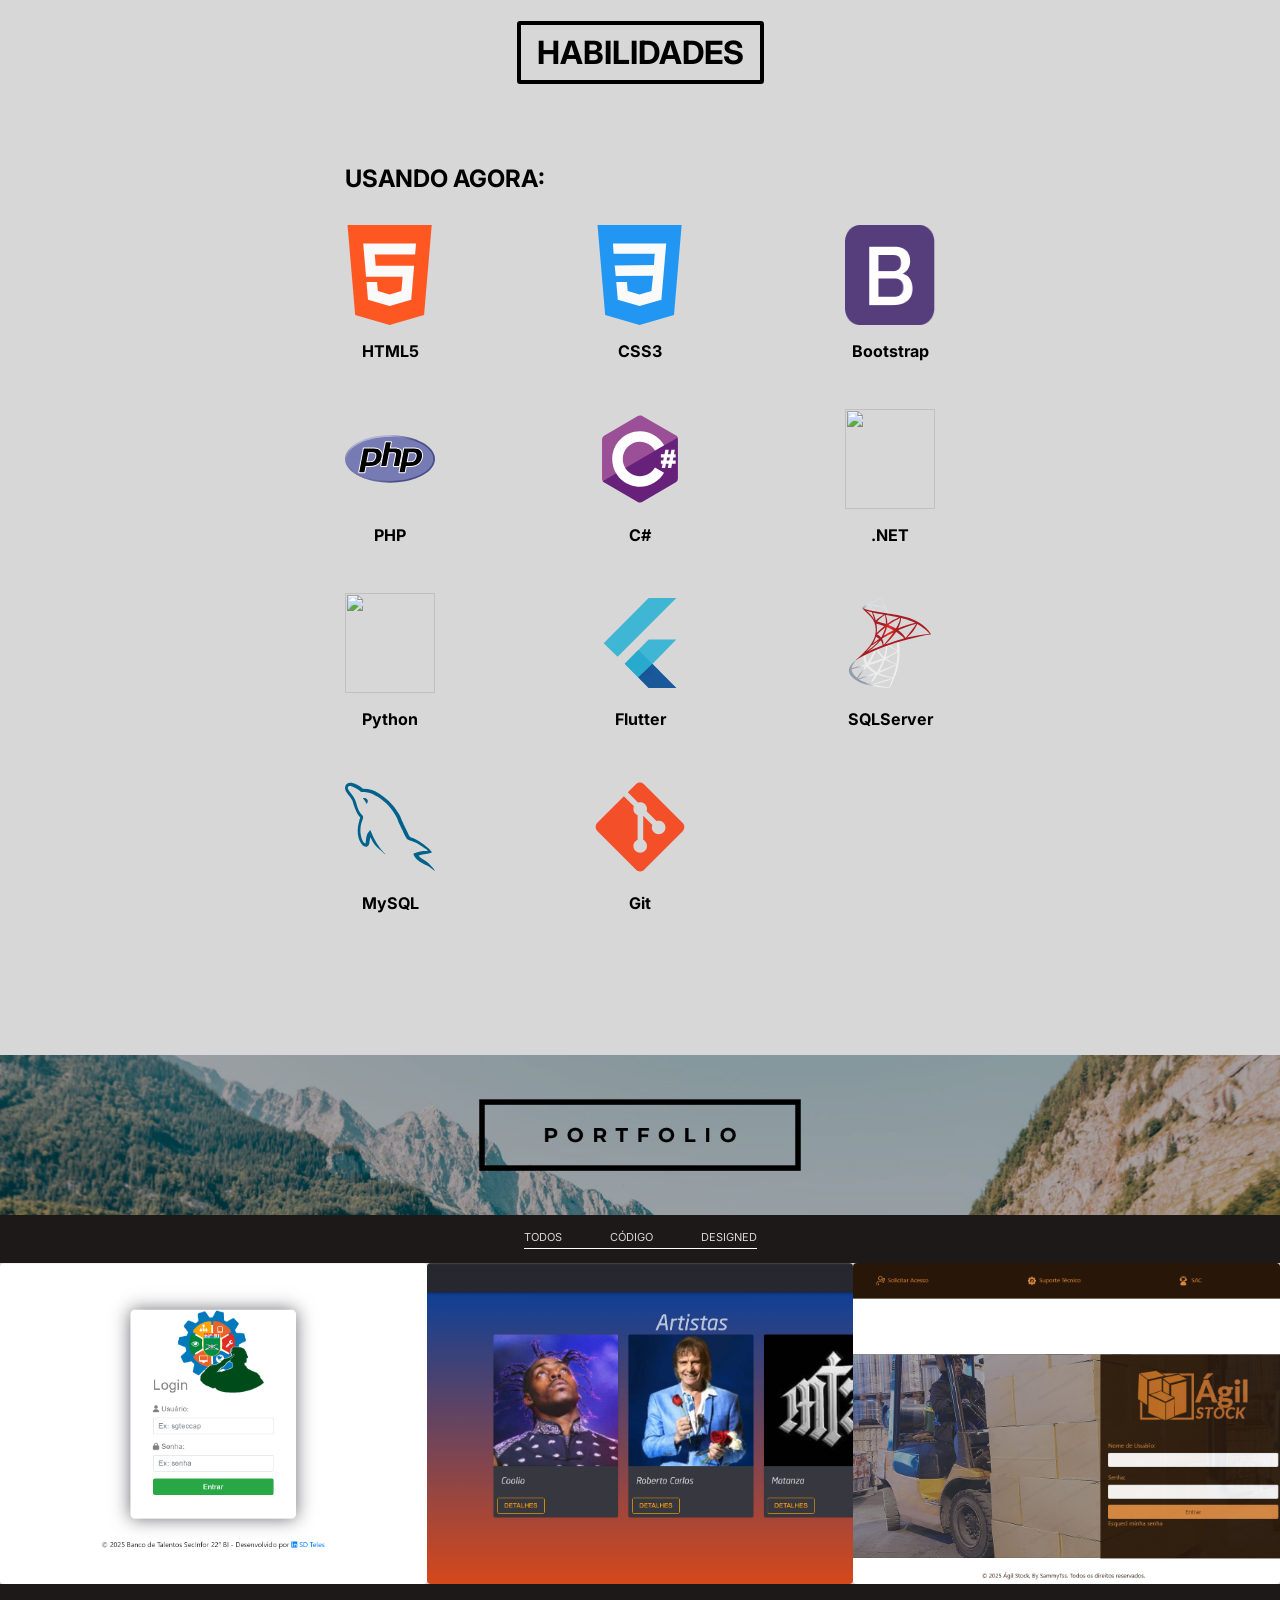
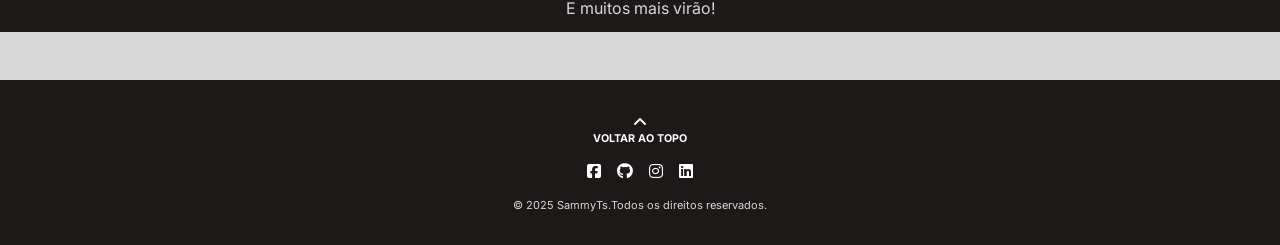
==== commit 7e89ee20: "Novos_Icones_Skills index.html" ====
--- a/index.html
+++ b/index.html
@@ -124,7 +124,15 @@
                     <div class="grid-item item5">
                         <img src="./images/csharp-original.svg" alt="">
                         <h6>C#</h6>
-                    </div>
+                    </div> 
+                    <div class="grid-item item5">
+                        <img src="./images/dotnetcore-original.svg" alt="">
+                        <h6>.NET</h6>
+                    </div> 
+                    <div class="grid-item item5">
+                        <img src="./images/python-original.svg" alt="">
+                        <h6>Python</h6>
+                    </div>                   
                     <div class="grid-item item6">
                         <img src="./images/flutter-original.svg" alt="">
                         <h6>Flutter</h6>
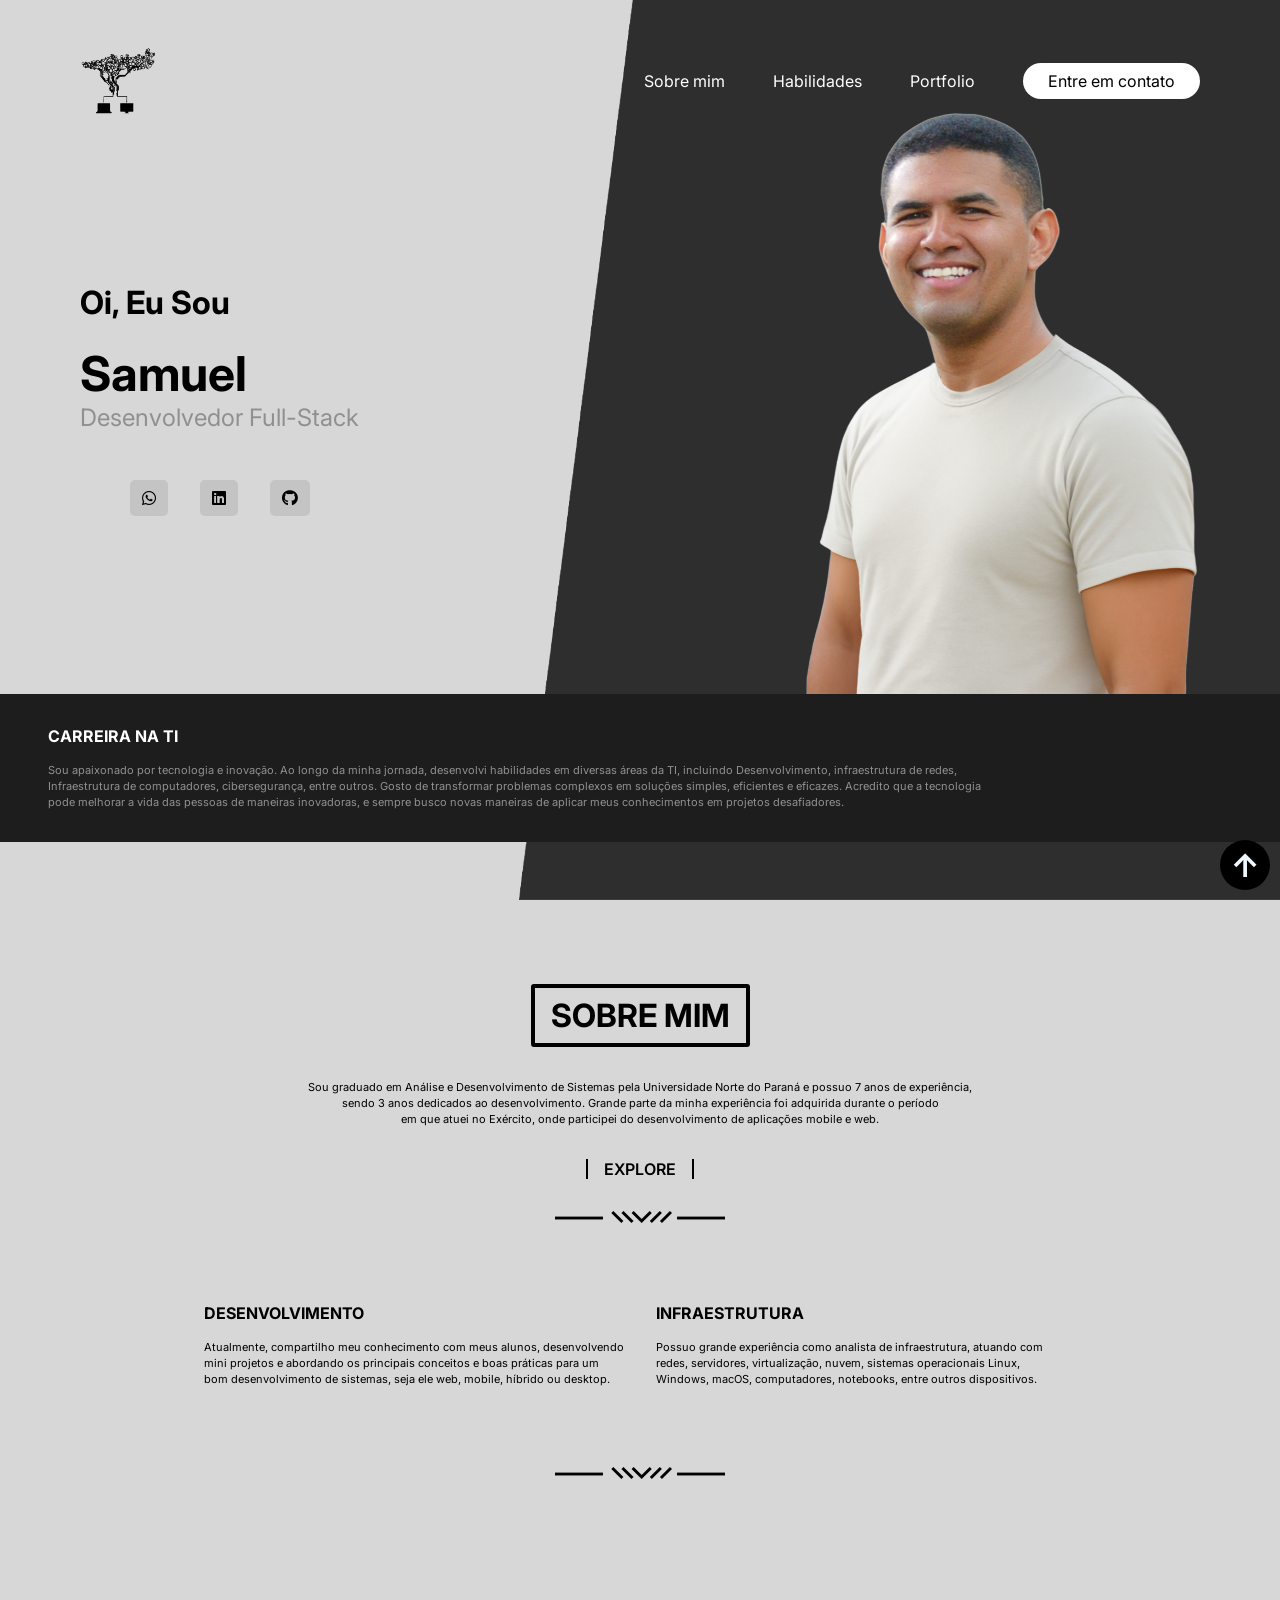
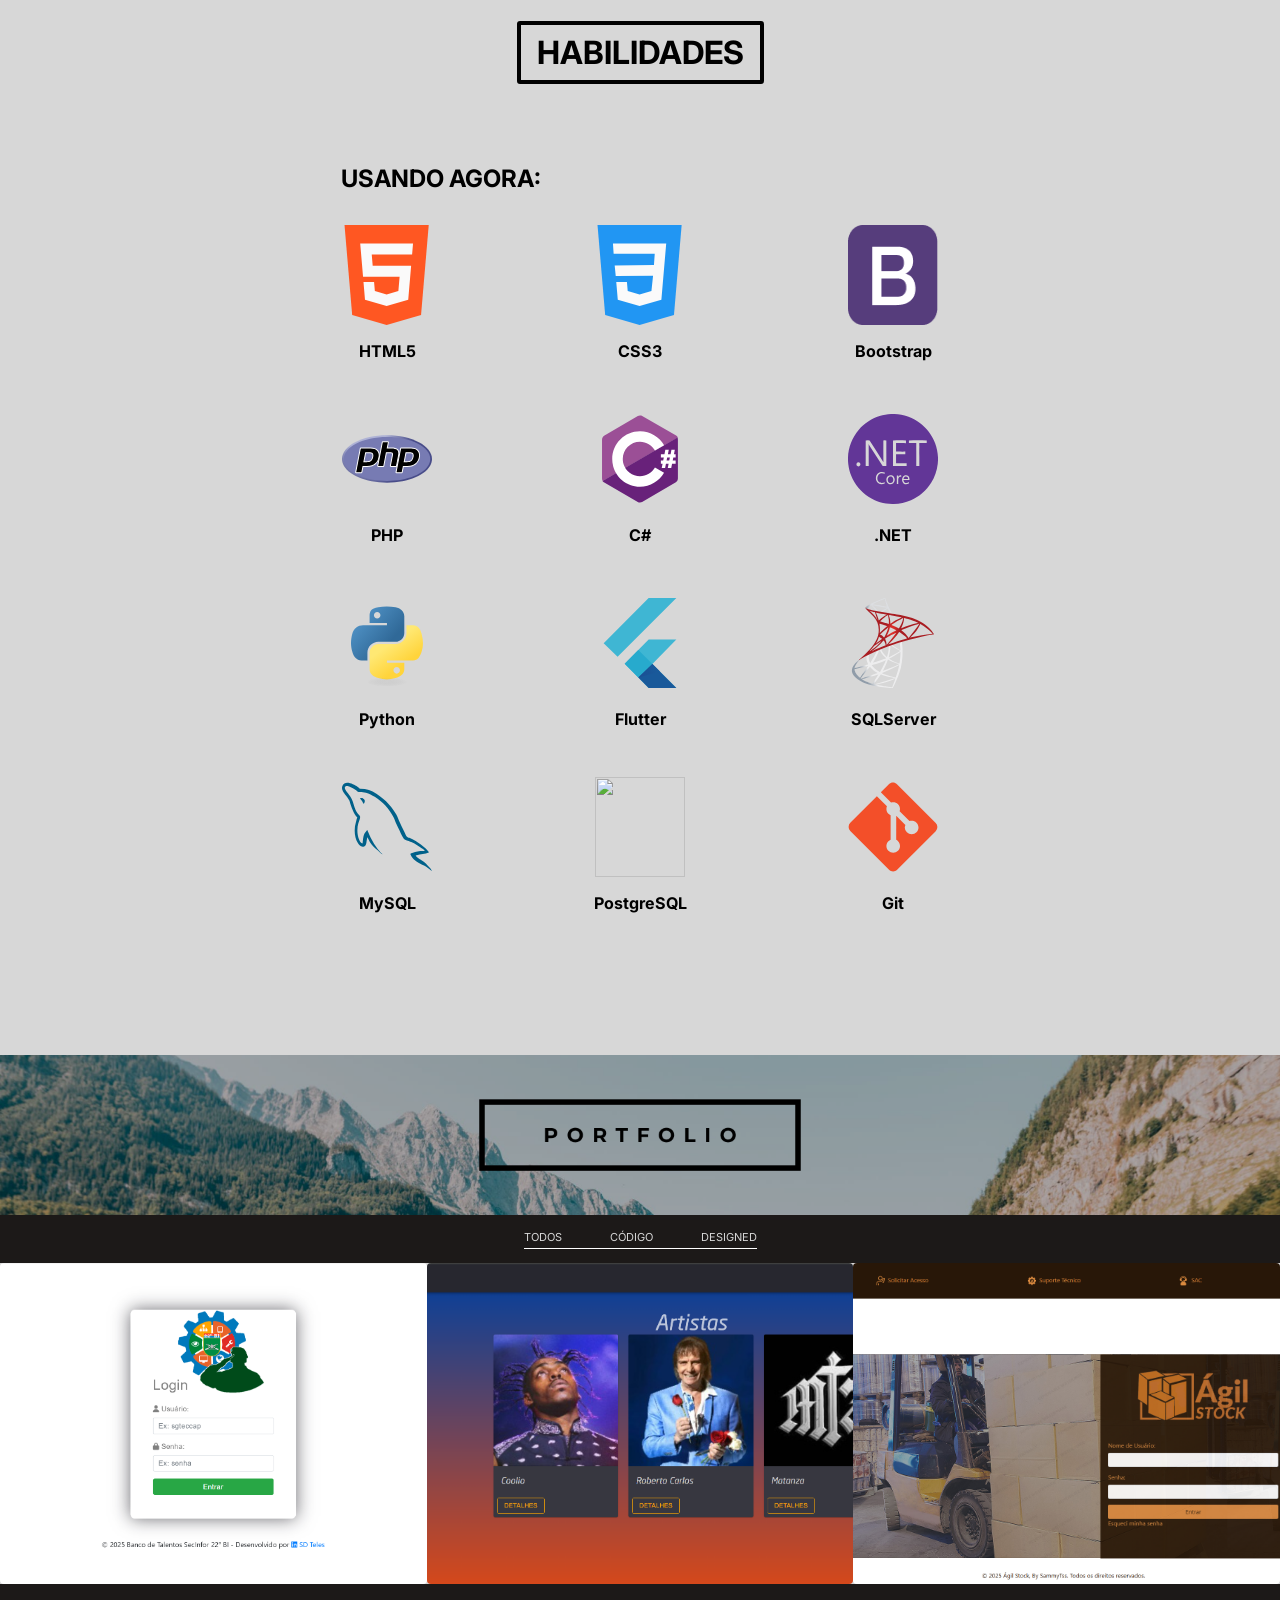
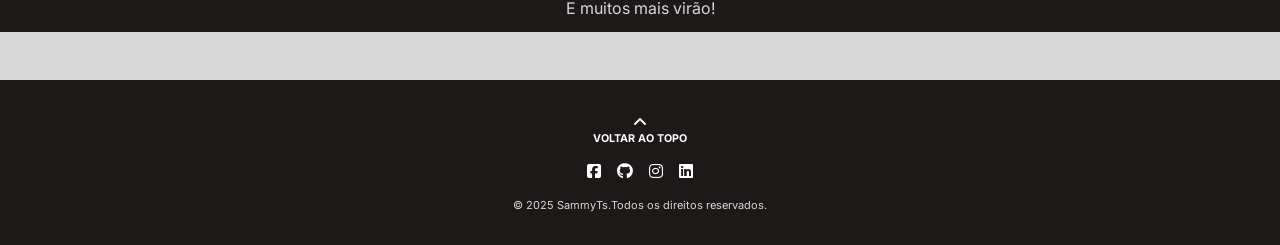
==== commit 8701ac5b: "Novas Skills index.html" ====
--- a/index.html
+++ b/index.html
@@ -146,6 +146,10 @@
                         <h6>MySQL</h6>
                     </div>
                     <div class="grid-item item9">
+                        <img src="./images/postgresql-original.svg" alt="">
+                        <h6>PostgreSQL</h6>
+                    </div>
+                    <div class="grid-item item10">
                         <img src="./images/git-original.svg" alt="">
                         <h6>Git</h6>
                     </div>
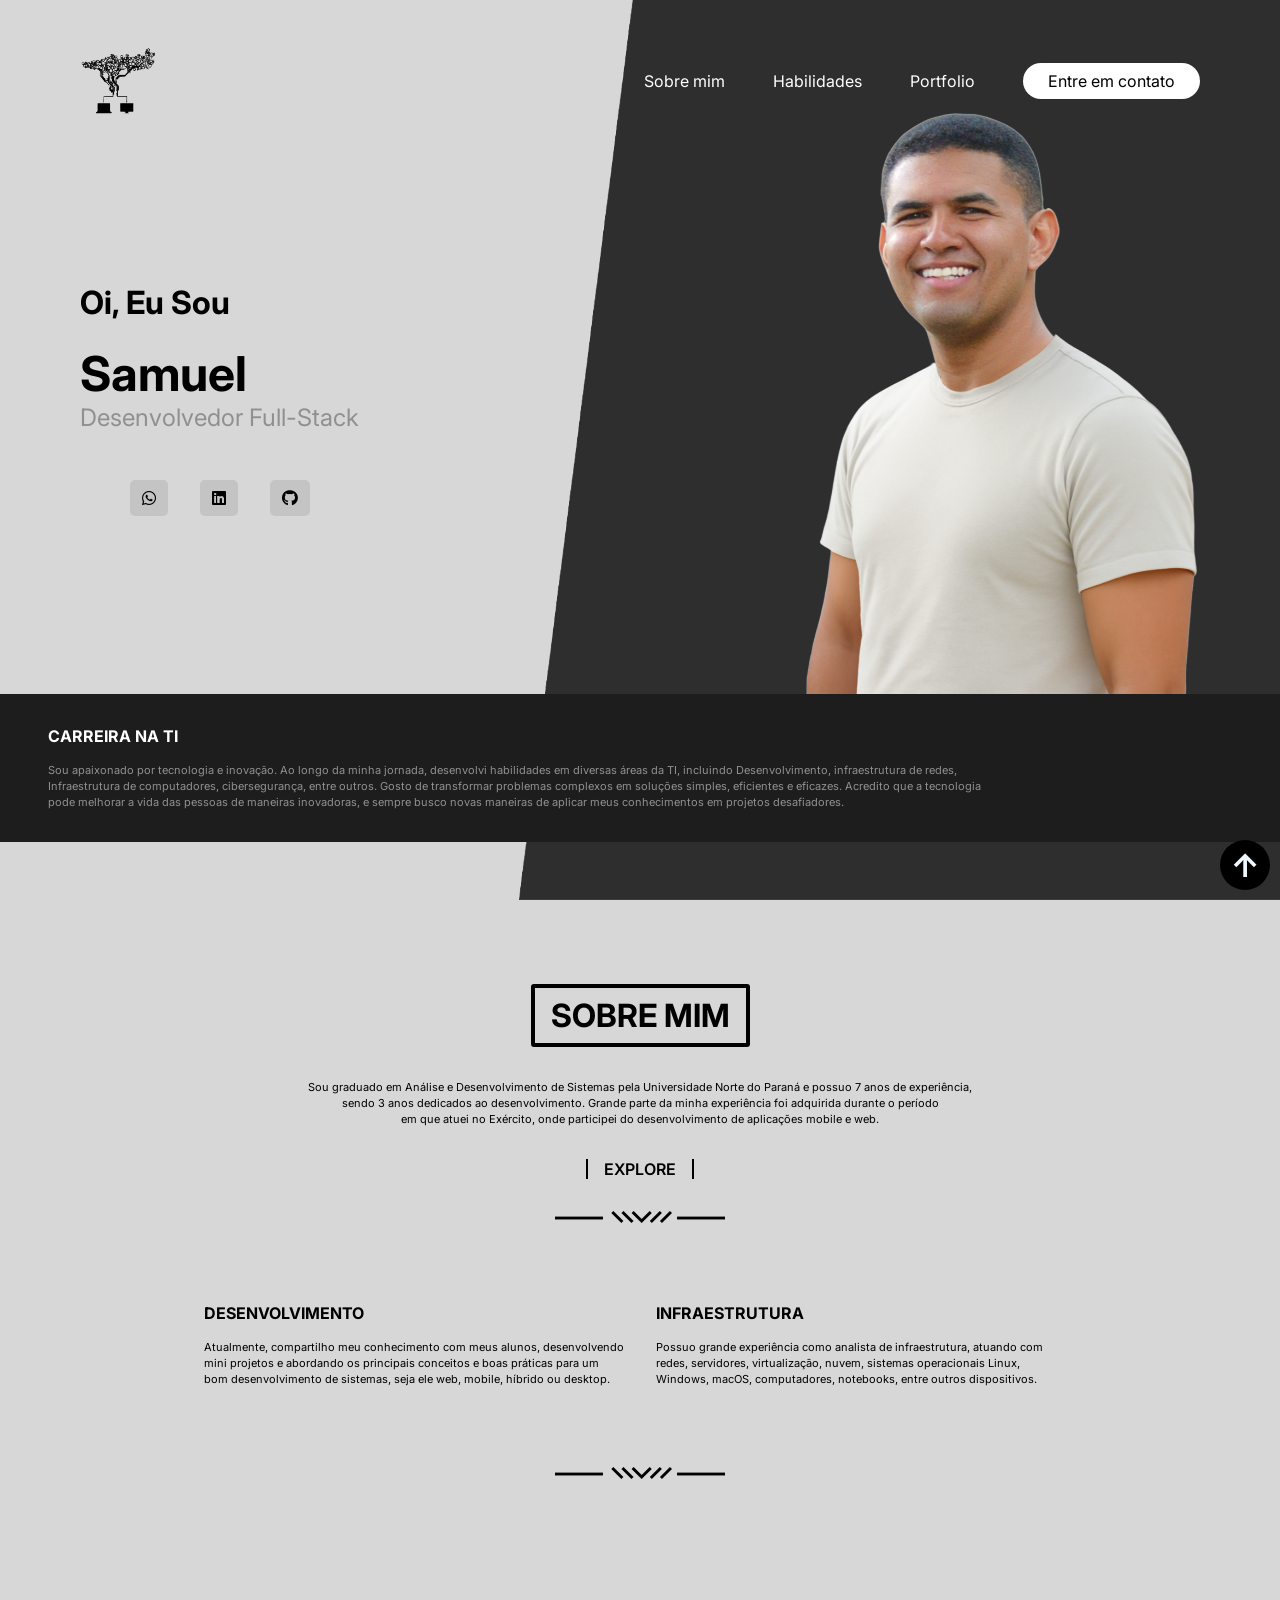
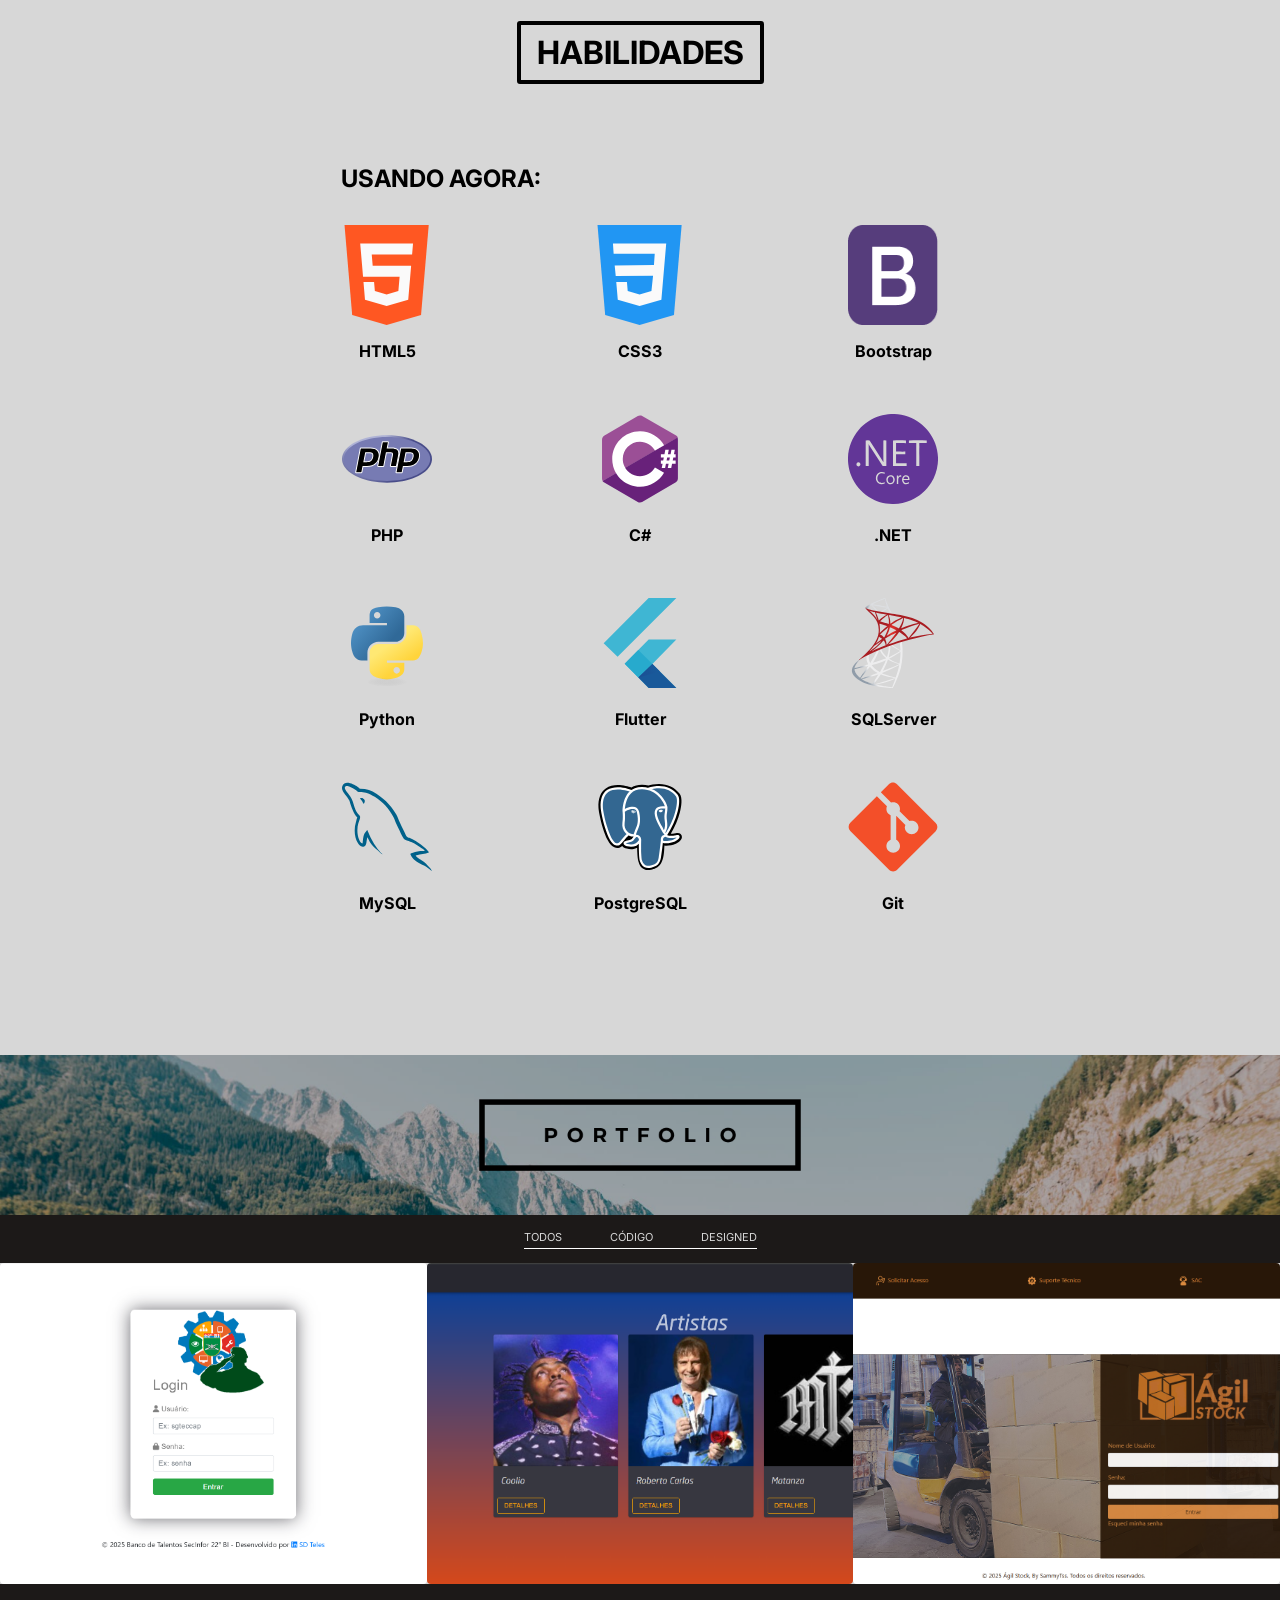
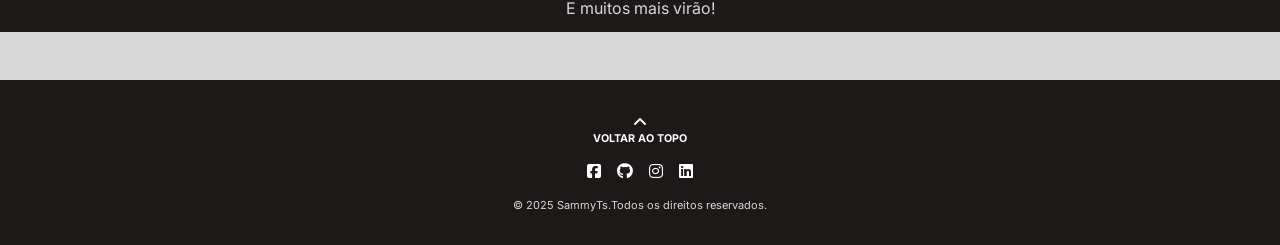
==== commit ab89640b: "Update index.html" ====
--- a/index.html
+++ b/index.html
@@ -328,7 +328,7 @@
                 "./images/projetos/SenaiSound/MostrarArtistas.png",
                 "./images/projetos/SenaiSound/EditarArtista.png",
                 "./images/projetos/SenaiSound/CadastrarArtista.png",
-                "./images/projetos/SenaiSound/Home.png",
+                // "./images/projetos/SenaiSound/Home.png",
 
             ],
             "AgilStock.png": [
@@ -460,3 +460,4 @@
 
 </body>
 </html>
+
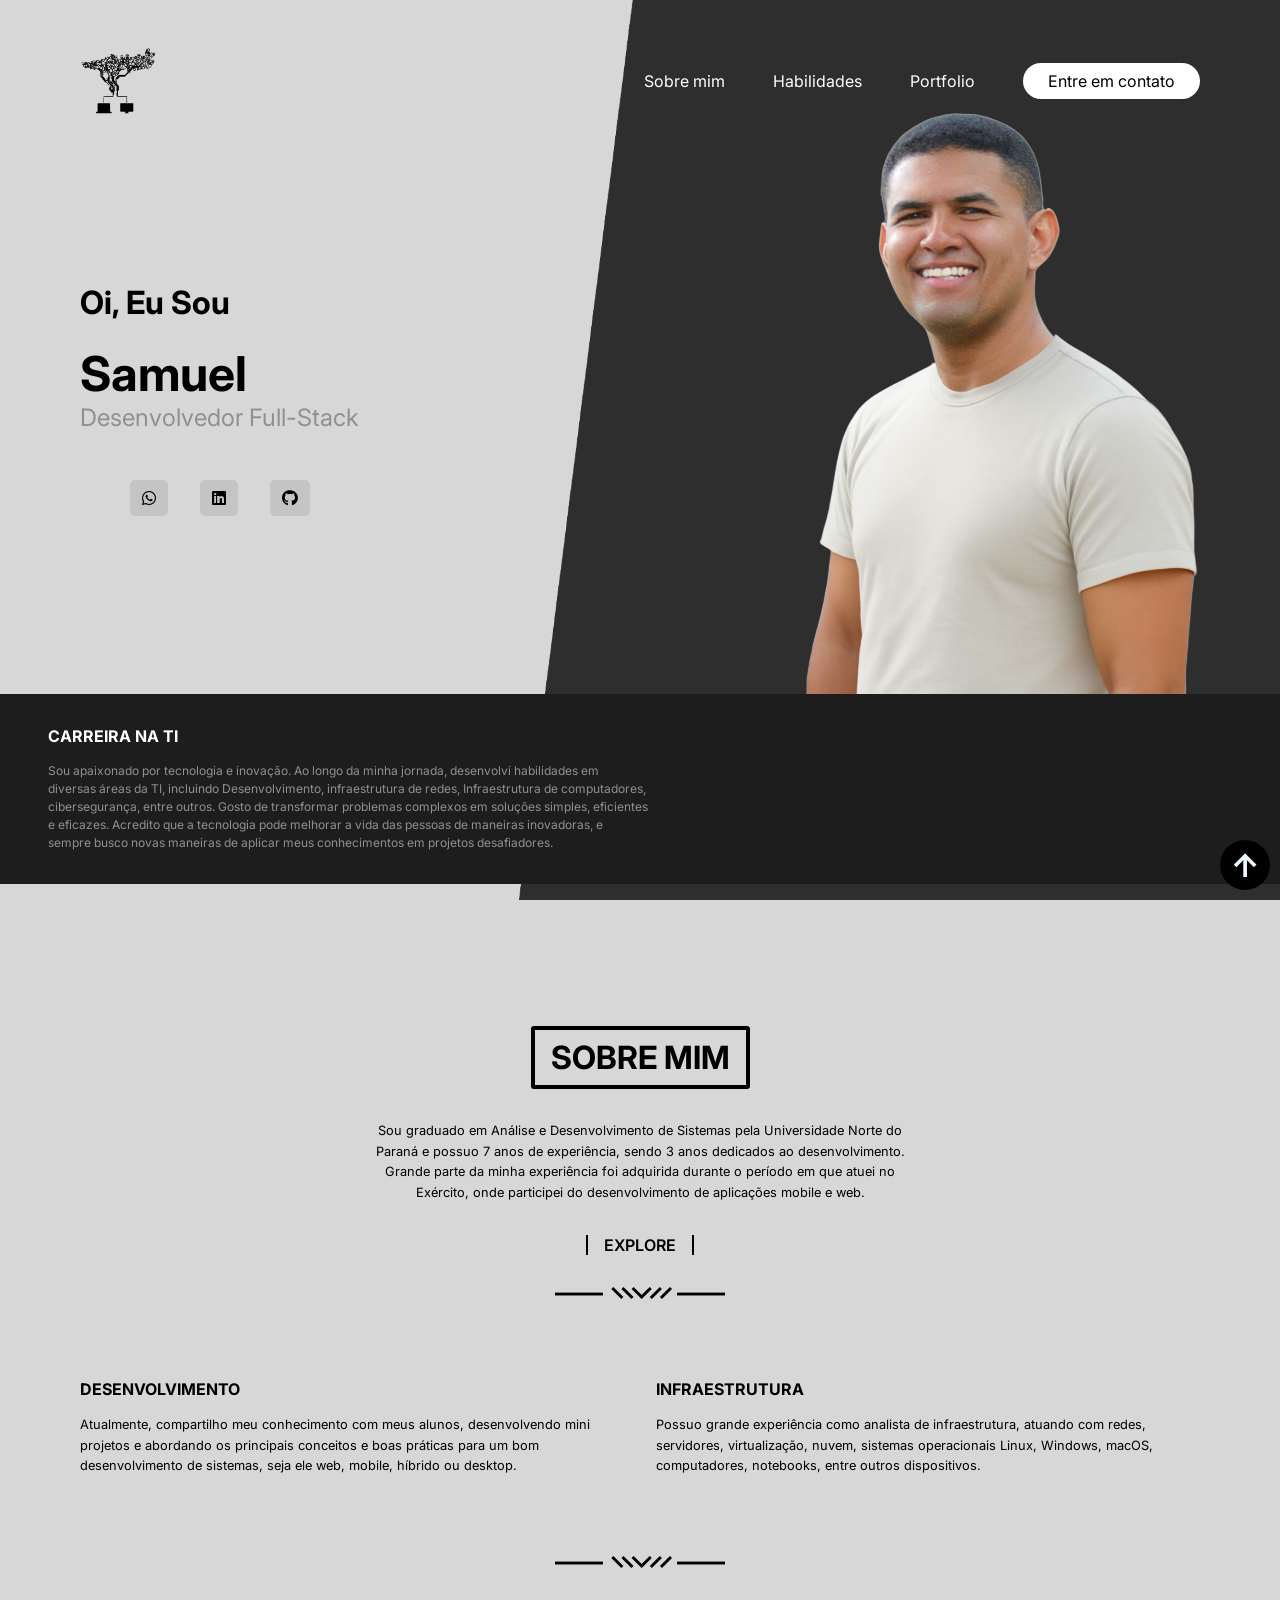
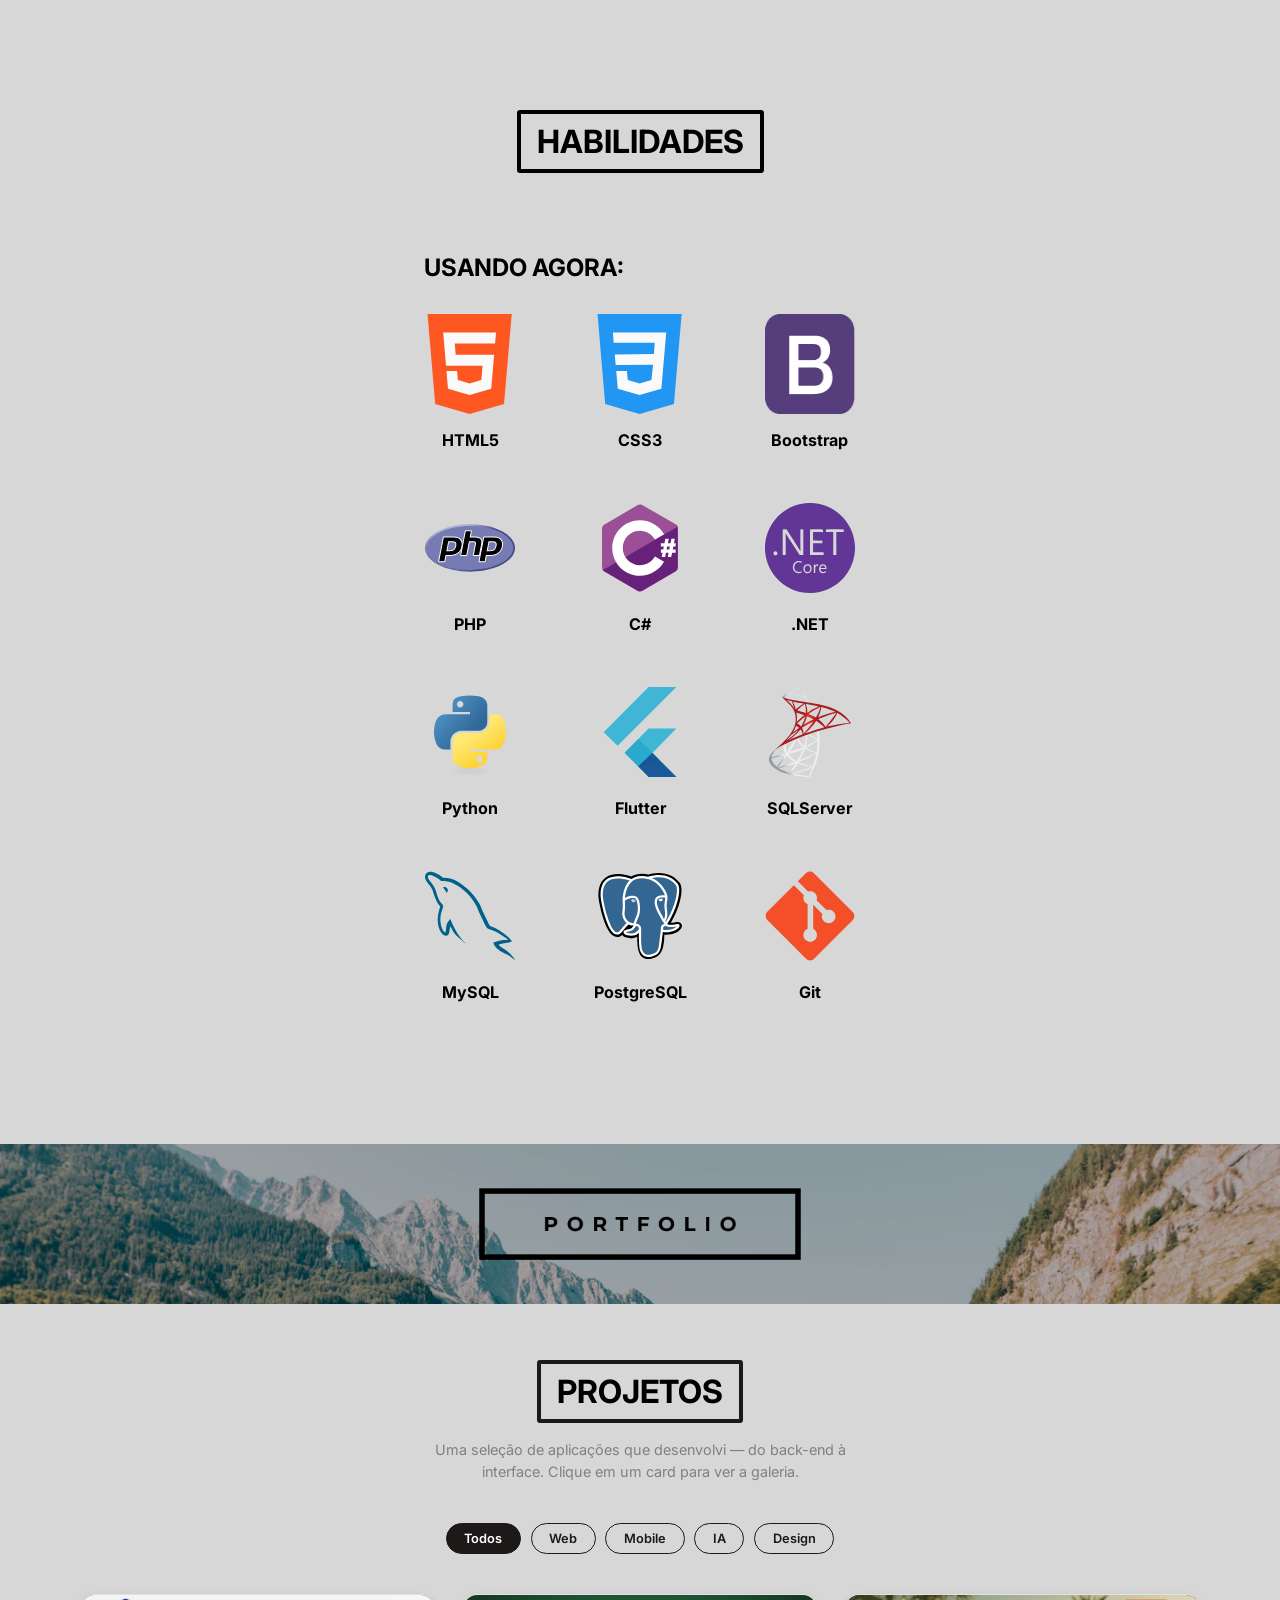
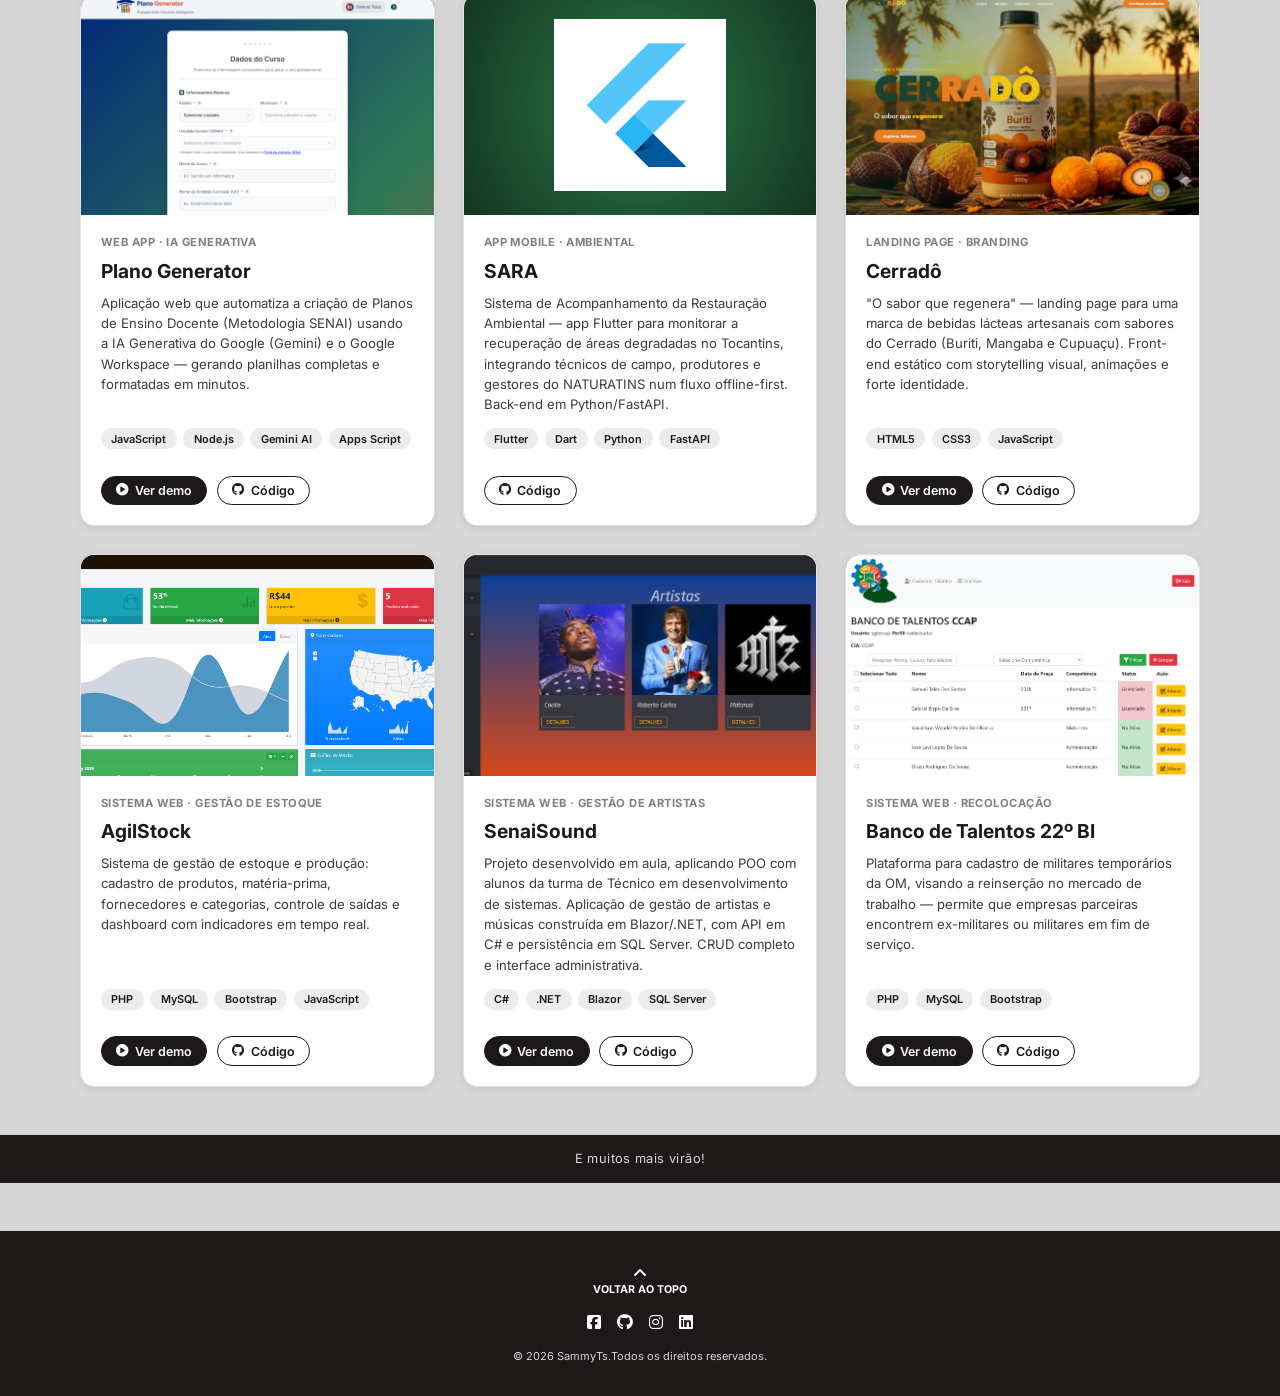
==== commit 8c722184: "Adiciona demos interativos e redesenha a seção de projetos - Redesenha a seção de projetos em grid d" ====
--- a/index.html
+++ b/index.html
@@ -57,8 +57,8 @@
         <section class="BERRIES">
             <h4>CARREIRA NA TI</h4>
             <p>
-                Sou apaixonado por tecnologia e inovação. Ao longo da minha jornada, desenvolvi habilidades em diversas áreas da TI, incluindo Desenvolvimento, infraestrutura de redes, <br>
-                Infraestrutura de computadores, cibersegurança, entre outros. Gosto de transformar problemas complexos em soluções simples, eficientes e eficazes. Acredito que a tecnologia <br>
+                Sou apaixonado por tecnologia e inovação. Ao longo da minha jornada, desenvolvi habilidades em diversas áreas da TI, incluindo Desenvolvimento, infraestrutura de redes,
+                Infraestrutura de computadores, cibersegurança, entre outros. Gosto de transformar problemas complexos em soluções simples, eficientes e eficazes. Acredito que a tecnologia
                 pode melhorar a vida das pessoas de maneiras inovadoras, e sempre busco novas maneiras de aplicar meus conhecimentos em projetos desafiadores.
             </p>
 
@@ -67,10 +67,9 @@
             <div class="header-info">
                 <h4>SOBRE MIM</h4>
                 <p>
-                    Sou graduado em Análise e Desenvolvimento de Sistemas pela Universidade Norte do Paraná e possuo 7 anos de experiência, <br>
-                    sendo 3 anos dedicados ao desenvolvimento. Grande parte da minha experiência foi adquirida durante o período <br>
+                    Sou graduado em Análise e Desenvolvimento de Sistemas pela Universidade Norte do Paraná e possuo 7 anos de experiência,
+                    sendo 3 anos dedicados ao desenvolvimento. Grande parte da minha experiência foi adquirida durante o período
                     em que atuei no Exército, onde participei do desenvolvimento de aplicações mobile e web.
-
                 </p>
                 <h6>EXPLORE</h6>
                 <img src="./images/separatorBlack 1.png" alt="">
@@ -79,18 +78,17 @@
                 <div class="development columns">
                     <h6>DESENVOLVIMENTO</h6>
                     <p>
-                        Atualmente, compartilho meu conhecimento com meus alunos, desenvolvendo <br>
-                        mini projetos e abordando os principais conceitos e boas práticas para um<br>
+                        Atualmente, compartilho meu conhecimento com meus alunos, desenvolvendo
+                        mini projetos e abordando os principais conceitos e boas práticas para um
                         bom desenvolvimento de sistemas, seja ele web, mobile, híbrido ou desktop.
                     </p>
                 </div>
                 <div class="maintenance columns">
                     <h6>INFRAESTRUTURA</h6>
                     <p>
-                        Possuo grande experiência como analista de infraestrutura, atuando com <br>
-                        redes, servidores, virtualização, nuvem, sistemas operacionais Linux, <br>
+                        Possuo grande experiência como analista de infraestrutura, atuando com
+                        redes, servidores, virtualização, nuvem, sistemas operacionais Linux,
                         Windows, macOS, computadores, notebooks, entre outros dispositivos.
-
                     </p>
                 </div>
             </div>
@@ -201,69 +199,65 @@
         </section>
 
         <section class="portfolio" id="portofolio">
-            <div class="header-img">
-
-            </div>
-            <div class="grid-header">
-                <div class="info">
-                    <p>TODOS</p>
-                    <p>CÓDIGO</p>
-                    <p>DESIGNED</p>
-                </div>
-            </div>
-            <div class="grid-port">
-                <div class="grid-col col1">
-                </div>
-                <div class="grid-col col2"></div>
-                <div class="grid-col col3"></div>
-               <!-- <div class="grid-col col4"></div>
-                <div class="grid-col col5"></div>
-                <div class="grid-col col6"></div>-->
-            </div>
+            <div class="header-img"></div>
+
+            <div class="projects container">
+                <div class="projects-intro">
+                    <h4>PROJETOS</h4>
+                    <p>Uma seleção de aplicações que desenvolvi — do back-end à interface. Clique em um card para ver a galeria.</p>
+                </div>
+
+                <div class="projects-filters" id="projectFilters">
+                    <button class="filter-btn is-active" data-filter="all">Todos</button>
+                    <button class="filter-btn" data-filter="web">Web</button>
+                    <button class="filter-btn" data-filter="mobile">Mobile</button>
+                    <button class="filter-btn" data-filter="ia">IA</button>
+                    <button class="filter-btn" data-filter="design">Design</button>
+                </div>
+
+                <div class="projects-grid" id="projectsGrid">
+                    <!-- Cards gerados via JS a partir do array `projects` -->
+                </div>
+            </div>
+
             <!-- Modal estilo Lightbox com múltiplas imagens -->
-            <div id="lightboxModal" class="w3-modal w3-black" style="display:none;">
-                <span class="w3-button w3-display-topright w3-large"
-                      onclick="closeLightbox()"
-                      style="cursor:pointer;">×</span>
-                <div class="w3-modal-content w3-animate-zoom"
-                     style="
-                    max-width: 90%;
-                    margin: auto;
-                    max-height: 90vh;
-                    display: flex;
-                    flex-direction: column;
-                    align-items: center;
-                  ">
-                    <img id="lightboxImage"
-                         src=""
-                         style="max-width: 100%; max-height: 80vh"
-                         alt="" />
-                    <div style="
-                        width: 100%;
-                        display: flex;
-                        justify-content: space-between;
-                        margin-top: 10px;
-                      ">
-                        <button onclick="changeSlide(-1)">❮</button>
-                        <button onclick="changeSlide(1)">❯</button>
-                    </div>
-                    <div id="thumbnailsContainer"
-                         style="
-                        margin-top: 10px;
-                        display: flex;
-                        gap: 10px;
-                        overflow-x: auto;
-                      ">
-                        <!-- Miniaturas geradas via JS -->
-                    </div>
-                </div>
-            </div>
-
-
-            <div class="grid-header">
-
+            <div id="lightboxModal" class="lightbox" style="display:none;" aria-hidden="true">
+                <button class="lightbox-close" onclick="closeLightbox()" aria-label="Fechar">×</button>
+                <div class="lightbox-content">
+                    <h5 id="lightboxTitle" class="lightbox-title"></h5>
+                    <div class="lightbox-stage">
+                        <button class="lightbox-nav prev" onclick="changeSlide(-1)" aria-label="Anterior">❮</button>
+                        <img id="lightboxImage" src="" alt="" />
+                        <button class="lightbox-nav next" onclick="changeSlide(1)" aria-label="Próxima">❯</button>
+                    </div>
+                    <div id="lightboxCounter" class="lightbox-counter"></div>
+                    <div id="thumbnailsContainer" class="lightbox-thumbs"></div>
+                </div>
+            </div>
+
+            <!-- Modal de demonstração ao vivo (iframe) -->
+            <div id="demoModal" class="demo-modal" style="display:none;" aria-hidden="true">
+                <div class="demo-bar">
+                    <span class="demo-title-wrap">
+                        <i class="fa-solid fa-circle-play"></i>
+                        <span id="demoTitle" class="demo-title"></span>
+                        <span class="demo-tag">demonstração</span>
+                    </span>
+                    <span class="demo-actions">
+                        <a id="demoOpen" class="demo-ext" href="#" target="_blank" rel="noopener" title="Abrir em nova aba">
+                            <i class="fa-solid fa-arrow-up-right-from-square"></i>
+                        </a>
+                        <button class="demo-close" onclick="closeDemo()" aria-label="Fechar">×</button>
+                    </span>
+                </div>
+                <div class="demo-frame-wrap">
+                    <div id="demoLoader" class="demo-loader"><span class="spinner"></span> Carregando demo…</div>
+                    <iframe id="demoFrame" title="Demonstração do projeto" src=""></iframe>
+                </div>
+            </div>
+
+            <div class="projects-more">
                 <p>E muitos mais virão!</p>
-
             </div>
         </section>
         <!--<section class="contact container" id="contact">
@@ -303,96 +297,205 @@
                 <a href="https://www.instagram.com/" target="_blank"><i class="fab fa-instagram"></i></a>
                 <a href="https://linkedin.com/in/samuel-teles-dos-santos-662003237/" target="_blank"><i class="fab fa-linkedin"></i></a>
             </div>
-            <p>&copy;  2025 SammyTs.Todos os direitos reservados.</p>
+            <p>&copy;  2026 SammyTs.Todos os direitos reservados.</p>
         </div>
 
     </footer>
     <script>
+        /* =========================================================
+           PROJETOS — fonte única de dados.
+           Para adicionar um projeto novo, basta inserir um objeto
+           aqui. Campos:
+             tags  -> usados pelos filtros (web | mobile | ia | design)
+             thumb -> imagem do card
+             fit   -> "cover" (padrão) ou "contain" (p/ ícones)
+             gallery -> imagens do lightbox
+             demo  -> link "ao vivo" (opcional)
+             repo  -> link do código (opcional)
+        ========================================================= */
+        const projects = [
+            {
+                title: "Plano Generator",
+                category: "Web App · IA Generativa",
+                tags: ["web", "ia"],
+                thumb: "./images/projetos/PlanoGenerator/Home.png",
+                desc: "Aplicação web que automatiza a criação de Planos de Ensino Docente (Metodologia SENAI) usando a IA Generativa do Google (Gemini) e o Google Workspace — gerando planilhas completas e formatadas em minutos.",
+                stack: ["JavaScript", "Node.js", "Gemini AI", "Apps Script"],
+                gallery: ["./images/projetos/PlanoGenerator/Home.png"],
+                demoUrl: "./demos/plano-generator/index.html",
+                repo: "https://github.com/Sammytss"
+            },
+            {
+                title: "SARA",
+                category: "App Mobile · Ambiental",
+                tags: ["mobile", "ia"],
+                thumb: "./images/projetos/SARA/icon.png",
+                fit: "contain",
+                desc: "Sistema de Acompanhamento da Restauração Ambiental — app Flutter para monitorar a recuperação de áreas degradadas no Tocantins, integrando técnicos de campo, produtores e gestores do NATURATINS num fluxo offline-first. Back-end em Python/FastAPI.",
+                stack: ["Flutter", "Dart", "Python", "FastAPI"],
+                gallery: ["./images/projetos/SARA/icon.png"],
+                repo: "https://github.com/Sammytss"
+            },
+            {
+                title: "Cerradô",
+                category: "Landing Page · Branding",
+                tags: ["design", "web"],
+                thumb: "./images/projetos/Cerrado/Home.png",
+                desc: "\"O sabor que regenera\" — landing page para uma marca de bebidas lácteas artesanais com sabores do Cerrado (Buriti, Mangaba e Cupuaçu). Front-end estático com storytelling visual, animações e forte identidade.",
+                stack: ["HTML5", "CSS3", "JavaScript"],
+                gallery: [
+                    "./images/projetos/Cerrado/Home.png",
+                    "./images/projetos/Cerrado/PaginaCompleta.png",
+                    "./images/projetos/Cerrado/Buriti.png",
+                    "./images/projetos/Cerrado/Mangaba.png",
+                    "./images/projetos/Cerrado/Cupuacu.png"
+                ],
+                demoUrl: "https://cerradoosabor.vercel.app/",
+                demo: "https://cerradoosabor.vercel.app/",
+                repo: "https://github.com/Sammytss"
+            },
+            {
+                title: "AgilStock",
+                category: "Sistema Web · Gestão de Estoque",
+                tags: ["web"],
+                thumb: "./images/projetos/AgilStock/Dashboard.png",
+                desc: "Sistema de gestão de estoque e produção: cadastro de produtos, matéria-prima, fornecedores e categorias, controle de saídas e dashboard com indicadores em tempo real.",
+                stack: ["PHP", "MySQL", "Bootstrap", "JavaScript"],
+                gallery: [
+                    "./images/projetos/AgilStock/Dashboard.png",
+                    "./images/projetos/AgilStock/AgilStock.png",
+                    "./images/projetos/AgilStock/Estoque.png",
+                    "./images/projetos/AgilStock/MateriaPrima.png",
+                    "./images/projetos/AgilStock/Fornecedores.png",
+                    "./images/projetos/AgilStock/Saidas.png",
+                    "./images/projetos/AgilStock/NovosUsuarios.png",
+                    "./images/projetos/AgilStock/CadastrarProduto.png",
+                    "./images/projetos/AgilStock/CadastrarMateriaPrime.png",
+                    "./images/projetos/AgilStock/CadastrarCategoria.png",
+                    "./images/projetos/AgilStock/CadastrarFornecedores.png"
+                ],
+                demoUrl: "./demos/agilstock/index.html",
+                repo: "https://github.com/Sammytss"
+            },
+            {
+                title: "SenaiSound",
+                category: "Sistema Web · Gestão de Artistas",
+                tags: ["web"],
+                thumb: "./images/projetos/SenaiSound/MostrarArtistas.png",
+                desc: "Projeto desenvolvido em aula, aplicando POO com alunos da turma de Técnico em desenvolvimento de sistemas. Aplicação de gestão de artistas e músicas construída em Blazor/.NET, com API em C# e persistência em SQL Server. CRUD completo e interface administrativa.",
+                stack: ["C#", ".NET", "Blazor", "SQL Server"],
+                gallery: [
+                    "./images/projetos/SenaiSound/MostrarArtistas.png",
+                    "./images/projetos/SenaiSound/CadastrarArtista.png",
+                    "./images/projetos/SenaiSound/EditarArtista.png",
+                    "./images/projetos/SenaiSound/Home.png"
+                ],
+                demoUrl: "./demos/senaisound/",
+                repo: "https://github.com/Sammytss"
+            },
+            {
+                title: "Banco de Talentos 22º BI",
+                category: "Sistema Web · Recolocação",
+                tags: ["web"],
+                thumb: "./images/projetos/ListarTalentos.png",
+                desc: "Plataforma para cadastro de militares temporários da OM, visando a reinserção no mercado de trabalho — permite que empresas parceiras encontrem ex-militares ou militares em fim de serviço.",
+                stack: ["PHP", "MySQL", "Bootstrap"],
+                gallery: [
+                    "./images/projetos/ListarTalentos.png",
+                    "./images/projetos/Login.png",
+                    "./images/projetos/DetelhesDoTalento.png",
+                    "./images/projetos/CadastrarTalento.png",
+                    "./images/projetos/EditarTalento.png",
+                    "./images/projetos/ADM.png"
+                ],
+                demoUrl: "./demos/banco-de-talentos/index.html",
+                repo: "https://github.com/Sammytss"
+            }
+        ];
+
+        /* ---------- Renderização dos cards ---------- */
+        const grid = document.getElementById('projectsGrid');
+
+        function iconLink(href, svg, label) {
+            return `<a class="card-link" href="${href}" target="_blank" rel="noopener" aria-label="${label}" onclick="event.stopPropagation()">${svg}${label}</a>`;
+        }
+        const svgCode = '<i class="fa-brands fa-github"></i>';
+        const svgPlay = '<i class="fa-solid fa-circle-play"></i>';
+
+        function renderProjects() {
+            grid.innerHTML = projects.map((p, i) => {
+                const demoBtn = p.demoUrl
+                    ? `<button class="card-link is-primary" onclick="event.stopPropagation(); openDemo(${i})">${svgPlay} Ver demo</button>`
+                    : '';
+                const links = demoBtn + (p.repo ? iconLink(p.repo, svgCode, 'Código') : '');
+                return `
+                <article class="project-card" data-index="${i}" data-tags="${p.tags.join(' ')}" tabindex="0" role="button" aria-label="Abrir galeria de ${p.title}">
+                    <div class="card-thumb">
+                        <img src="${p.thumb}" alt="Prévia de ${p.title}" loading="lazy" class="fit-${p.fit || 'cover'}">
+                        <span class="card-thumb-hint"><i class="fa-solid fa-magnifying-glass-plus"></i> Ver galeria</span>
+                    </div>
+                    <div class="card-body">
+                        <span class="card-category">${p.category}</span>
+                        <h5 class="card-title">${p.title}</h5>
+                        <p class="card-desc">${p.desc}</p>
+                        <div class="card-stack">${p.stack.map(s => `<span class="tech-pill">${s}</span>`).join('')}</div>
+                    </div>
+                    <div class="card-footer">${links}</div>
+                </article>`;
+            }).join('');
+
+            document.querySelectorAll('.project-card').forEach(card => {
+                const idx = Number(card.dataset.index);
+                card.addEventListener('click', () => openLightbox(idx));
+                card.addEventListener('keydown', (e) => {
+                    if (e.key === 'Enter' || e.key === ' ') { e.preventDefault(); openLightbox(idx); }
+                });
+            });
+        }
+
+        /* ---------- Filtros ---------- */
+        const filterBar = document.getElementById('projectFilters');
+        filterBar.addEventListener('click', (e) => {
+            const btn = e.target.closest('.filter-btn');
+            if (!btn) return;
+            filterBar.querySelectorAll('.filter-btn').forEach(b => b.classList.remove('is-active'));
+            btn.classList.add('is-active');
+            const filter = btn.dataset.filter;
+            document.querySelectorAll('.project-card').forEach(card => {
+                const show = filter === 'all' || card.dataset.tags.split(' ').includes(filter);
+                card.classList.toggle('is-hidden', !show);
+            });
+        });
+
+        /* ---------- Lightbox ---------- */
         const lightboxModal = document.getElementById('lightboxModal');
         const lightboxImage = document.getElementById('lightboxImage');
+        const lightboxTitle = document.getElementById('lightboxTitle');
+        const lightboxCounter = document.getElementById('lightboxCounter');
         const thumbnailsContainer = document.getElementById('thumbnailsContainer');
-
-        const portfolioCols = document.querySelectorAll('.grid-port .grid-col');
-
-        // Objeto que relaciona cada imagem do portfólio a sua galeria de imagens relacionadas
-        const galleryMap = {
-            "Login.png": [
-                "./images/projetos/Login.png",
-                "./images/projetos/ListarTalentos.png",
-                "./images/projetos/DetelhesDoTalento.png",
-                "./images/projetos/CadastrarTalento.png",
-                "./images/projetos/EditarTalento.png",
-                "./images/projetos/ADM.png"
-            ],
-            "MostrarArtistas.png": [
-                "./images/projetos/SenaiSound/MostrarArtistas.png",
-                "./images/projetos/SenaiSound/EditarArtista.png",
-                "./images/projetos/SenaiSound/CadastrarArtista.png",
-                // "./images/projetos/SenaiSound/Home.png",
-
-            ],
-            "AgilStock.png": [
-                "./images/projetos/AgilStock/AgilStock.png",
-                "./images/projetos/AgilStock/Dashboard.png",
-                "./images/projetos/AgilStock/DashboardMFechado.png",
-                "./images/projetos/AgilStock/Estoque.png",
-                "./images/projetos/AgilStock/Fornecedores.png",
-                "./images/projetos/AgilStock/MateriaPrima.png",
-                "./images/projetos/AgilStock/Saidas.png",
-                "./images/projetos/AgilStock/NovosUsuarios.png",
-                "./images/projetos/AgilStock/CadastrarProduto.png",
-                "./images/projetos/AgilStock/CadastrarMateriaPrime.png",
-                "./images/projetos/AgilStock/CadastrarCategoria.png",
-                "./images/projetos/AgilStock/CadastrarFornecedores.png",
-            ],
-            "Project (2).png": [
-                "./images/Project (2).png",
-                "./images/Project (3).png",
-                "./images/Project (1).png"
-            ],
-            "Project (3).png": [
-                "./images/Project (3).png",
-                "./images/Project (1).png",
-                "./images/Project (2).png"
-            ],
-            "Project.png": [
-                "./images/Project.png",
-                "./images/Project (1).png",
-                "./images/Project (2).png"
-            ],
-            // Adicione mais conforme necessário
-        };
-
-        // Pega o nome e url da imagem de background para cada coluna do portfólio
-        const imagesInfo = Array.from(portfolioCols).map((col) => {
-            const bg = window.getComputedStyle(col).backgroundImage;
-            const url = bg.slice(5, -2); // remove url(" ... ")
-            const name = url.split('/').pop();
-            return { url, name };
-        });
 
         let currentGallery = [];
         let currentIndex = 0;
 
         function openLightbox(index) {
-            const clickedImageName = imagesInfo[index].name;
-
-            // Pega as imagens relacionadas no mapa, ou usa só a imagem clicada
-            currentGallery = galleryMap[clickedImageName] || [imagesInfo[index].url];
-
+            const p = projects[index];
+            currentGallery = p.gallery && p.gallery.length ? p.gallery : [p.thumb];
             currentIndex = 0;
+            lightboxTitle.textContent = p.title;
             renderThumbnails();
-            showSlide(currentIndex);
-            lightboxModal.style.display = 'block';
+            showSlide(0);
+            lightboxModal.style.display = 'flex';
+            lightboxModal.setAttribute('aria-hidden', 'false');
+            document.body.style.overflow = 'hidden';
         }
 
         function closeLightbox() {
             lightboxModal.style.display = 'none';
-        }
-
-        function changeSlide(n) {
-            showSlide(currentIndex + n);
-        }
+            lightboxModal.setAttribute('aria-hidden', 'true');
+            document.body.style.overflow = '';
+        }
+
+        function changeSlide(n) { showSlide(currentIndex + n); }
 
         function showSlide(index) {
             if (index >= currentGallery.length) currentIndex = 0;
@@ -400,43 +503,73 @@
             else currentIndex = index;
 
             lightboxImage.src = currentGallery[currentIndex];
-
-            const thumbs = thumbnailsContainer.querySelectorAll('img');
-            thumbs.forEach((thumb, i) => {
-                thumb.style.opacity = i === currentIndex ? '1' : '0.6';
-                thumb.style.border = i === currentIndex ? '2px solid white' : 'none';
+            lightboxCounter.textContent = `${currentIndex + 1} / ${currentGallery.length}`;
+
+            thumbnailsContainer.querySelectorAll('img').forEach((thumb, i) => {
+                thumb.classList.toggle('is-active', i === currentIndex);
             });
         }
 
         function renderThumbnails() {
-            thumbnailsContainer.innerHTML = ''; // limpa
-
+            thumbnailsContainer.innerHTML = '';
+            const single = currentGallery.length <= 1;
+            thumbnailsContainer.style.display = single ? 'none' : 'flex';
+            if (single) return;
             currentGallery.forEach((src, i) => {
                 const thumb = document.createElement('img');
                 thumb.src = src;
-                thumb.style.height = '60px';
-                thumb.style.cursor = 'pointer';
-                thumb.style.opacity = i === currentIndex ? '1' : '0.6';
-                if (i === currentIndex) thumb.style.border = '2px solid white';
-                thumb.addEventListener('click', () => {
-                    showSlide(i);
-                });
+                if (i === currentIndex) thumb.classList.add('is-active');
+                thumb.addEventListener('click', () => showSlide(i));
                 thumbnailsContainer.appendChild(thumb);
             });
         }
 
-        // Configura clique nas colunas para abrir o modal da galeria
-        portfolioCols.forEach((col, i) => {
-            col.style.cursor = 'pointer';
-            col.addEventListener('click', () => openLightbox(i));
+        // Fechar clicando fora / navegar por teclado
+        lightboxModal.addEventListener('click', (e) => {
+            if (e.target === lightboxModal) closeLightbox();
         });
-
-        // Fechar modal clicando fora da imagem
-        lightboxModal.addEventListener('click', (e) => {
-            if (e.target === lightboxModal) {
-                closeLightbox();
-            }
+        document.addEventListener('keydown', (e) => {
+            if (lightboxModal.style.display !== 'flex') return;
+            if (e.key === 'Escape') closeLightbox();
+            else if (e.key === 'ArrowRight') changeSlide(1);
+            else if (e.key === 'ArrowLeft') changeSlide(-1);
         });
+
+        /* ---------- Demo ao vivo (iframe) ---------- */
+        const demoModal = document.getElementById('demoModal');
+        const demoFrame = document.getElementById('demoFrame');
+        const demoTitle = document.getElementById('demoTitle');
+        const demoOpen = document.getElementById('demoOpen');
+        const demoLoader = document.getElementById('demoLoader');
+
+        function openDemo(index) {
+            const p = projects[index];
+            if (!p.demoUrl) return;
+            demoTitle.textContent = p.title;
+            demoOpen.href = p.demo || p.demoUrl;
+            demoLoader.style.display = 'flex';
+            demoFrame.src = p.demoUrl;
+            demoFrame.onload = () => { demoLoader.style.display = 'none'; };
+            demoModal.style.display = 'flex';
+            demoModal.setAttribute('aria-hidden', 'false');
+            document.body.style.overflow = 'hidden';
+        }
+
+        function closeDemo() {
+            demoModal.style.display = 'none';
+            demoModal.setAttribute('aria-hidden', 'true');
+            demoFrame.src = 'about:blank';
+            document.body.style.overflow = '';
+        }
+
+        demoModal.addEventListener('click', (e) => {
+            if (e.target === demoModal) closeDemo();
+        });
+        document.addEventListener('keydown', (e) => {
+            if (demoModal.style.display === 'flex' && e.key === 'Escape') closeDemo();
+        });
+
+        renderProjects();
     </script>
     <script>
         let navbar = document.querySelector(".nav-links")
--- a/style.css
+++ b/style.css
@@ -1,5 +1,18 @@
 ﻿
 @import url('https://fonts.googleapis.com/css2?family=Inter:ital,opsz,wght@0,14..32,100..900;1,14..32,100..900&display=swap');
+
+:root {
+    --bg: #d7d7d7;
+    --ink: #1c1918;
+    --ink-soft: #3b3c3c;
+    --muted: #808080;
+    --surface: #ffffff;
+    --line: #e2e2e2;
+    --accent: #1c1918;
+    --radius: 14px;
+    --shadow-sm: 0 2px 8px rgba(0, 0, 0, 0.08);
+    --shadow-md: 0 12px 30px rgba(0, 0, 0, 0.18);
+}
 
 * {
     margin: 0;
@@ -11,10 +24,16 @@
 body {
     font-family: "Inter", sans-serif;
     background-color: #d7d7d7;
+    overflow-x: hidden;
 }
 
 html {
     scroll-behavior: smooth;
+    overflow-x: hidden;
+}
+
+img {
+    max-width: 100%;
 }
 
 .btn-voltar {
@@ -247,9 +266,10 @@
 }
 
     .BERRIES p {
-        font-size: 0.6875rem;
-        line-height: 1rem;
+        font-size: 0.75rem;
+        line-height: 1.5;
         color: #909090;
+        max-width: 75ch;
     }
 
     .BERRIES span {
@@ -273,9 +293,10 @@
 }
 
     .aboutme p {
-        font-size: 0.6875rem;
-        line-height: 1rem;
+        font-size: 0.8rem;
+        line-height: 1.6;
         color: black;
+        max-width: 68ch;
     }
 
 .header-info {
@@ -340,7 +361,8 @@
     display: grid;
     grid-template-columns: repeat(3,1fr);
     row-gap: 3rem;
-    column-gap: 10rem;
+    column-gap: clamp(1.5rem, 6vw, 8rem);
+    width: 100%;
 }
 
 .grid-item {
@@ -372,67 +394,229 @@
     background: url(./images/Section\ Header.png) center / cover no-repeat;
 }
 
-.grid-header {
-    background-color: #1c1918;
-    height: 3rem;
-    display: flex;
-    justify-content: center;
-    align-items: center;
-    color: #d7d7d7;
-}
-
-    .grid-header .info {
-        display: flex;
-        padding-bottom: .2rem;
-        gap: 3rem;
-        border-bottom: 1px solid #fff;
-    }
-
-        .grid-header .info p {
-            font-size: 0.6875rem;
-            line-height: 1rem;
-        }
-
-.grid-port {
+/* ===== Projetos ===== */
+.projects {
+    margin-top: 3.5rem;
+    display: flex;
+    flex-direction: column;
+    gap: 2.5rem;
+}
+
+.projects-intro {
+    display: flex;
+    flex-direction: column;
+    align-items: center;
+    text-align: center;
+    gap: 1rem;
+}
+
+    .projects-intro h4 {
+        font-size: 2rem;
+        font-weight: 700;
+        border: 4px solid var(--ink);
+        padding: 0.5rem 1rem;
+        border-radius: 3px;
+    }
+
+    .projects-intro p {
+        max-width: 46ch;
+        font-size: 0.9rem;
+        line-height: 1.5;
+        color: var(--muted);
+    }
+
+.projects-filters {
+    display: flex;
+    flex-wrap: wrap;
+    justify-content: center;
+    gap: 0.6rem;
+}
+
+.filter-btn {
+    border: 1.5px solid var(--ink);
+    background: transparent;
+    color: var(--ink);
+    padding: 0.45rem 1.1rem;
+    border-radius: 999px;
+    font-family: inherit;
+    font-size: 0.8rem;
+    font-weight: 600;
+    cursor: pointer;
+    transition: background-color .25s, color .25s;
+}
+
+    .filter-btn:hover {
+        background: var(--muted);
+        border-color: var(--muted);
+        color: #fff;
+    }
+
+    .filter-btn.is-active {
+        background: var(--ink);
+        color: #fff;
+    }
+
+.projects-grid {
     display: grid;
-    grid-template-columns: repeat(3,1fr);
-}
-
-    .grid-port .grid-col {
-        height: 20.0625rem;
-    }
-        .grid-port .grid-col:hover {
-            transform: scale(1.02);
-        }
-
-    .grid-port .col1 {
-        background: url(./images/projetos/Login.png) center / cover no-repeat;
-        border-radius: 4px;
-    }
-
-    .grid-port .col2 {
-        background: url(./images/projetos/SenaiSound/MostrarArtistas.png) center / cover no-repeat;
-        border-radius: 4px;
-    }
-
-    .grid-port .col3 {
-        background: url(./images/projetos/AgilStock/AgilStock.png) center / cover no-repeat;
-        border-radius: 4px;
-    }
-
-    .grid-port .col4 {
-        background: url(./images/Project\ \(2\).png) center / cover no-repeat;
-        border-radius: 4px;
-    }
-
-    .grid-port .col5 {
-        background: url(./images/Project\ \(3\).png) center / cover no-repeat;
-        border-radius: 4px;
-    }
-
-    .grid-port .col6 {
-        background: url(./images/Project.png) center / cover no-repeat;
-        border-radius: 4px;
+    grid-template-columns: repeat(auto-fill, minmax(min(300px, 100%), 1fr));
+    gap: 1.75rem;
+}
+
+.project-card {
+    display: flex;
+    flex-direction: column;
+    background: var(--surface);
+    border: 1px solid var(--line);
+    border-radius: var(--radius);
+    overflow: hidden;
+    cursor: pointer;
+    box-shadow: var(--shadow-sm);
+    transition: transform .3s ease, box-shadow .3s ease;
+}
+
+    .project-card:hover,
+    .project-card:focus-visible {
+        transform: translateY(-6px);
+        box-shadow: var(--shadow-md);
+        outline: none;
+    }
+
+    .project-card.is-hidden {
+        display: none;
+    }
+
+.card-thumb {
+    position: relative;
+    aspect-ratio: 16 / 10;
+    overflow: hidden;
+    background: #0f0f0f;
+}
+
+    .card-thumb img {
+        width: 100%;
+        height: 100%;
+        transition: transform .5s ease;
+    }
+
+    .card-thumb img.fit-cover {
+        object-fit: cover;
+        object-position: top center;
+    }
+
+    .card-thumb img.fit-contain {
+        object-fit: contain;
+        padding: 1.5rem;
+        background: radial-gradient(circle at center, #2b7a4b 0%, #14351f 100%);
+    }
+
+    .project-card:hover .card-thumb img.fit-cover {
+        transform: scale(1.05);
+    }
+
+.card-thumb-hint {
+    position: absolute;
+    inset: 0;
+    display: flex;
+    align-items: center;
+    justify-content: center;
+    gap: .5rem;
+    background: rgba(28, 25, 24, 0.55);
+    color: #fff;
+    font-size: 0.85rem;
+    font-weight: 600;
+    opacity: 0;
+    transition: opacity .3s ease;
+}
+
+    .project-card:hover .card-thumb-hint,
+    .project-card:focus-visible .card-thumb-hint {
+        opacity: 1;
+    }
+
+.card-body {
+    display: flex;
+    flex-direction: column;
+    gap: 0.6rem;
+    padding: 1.25rem 1.25rem 0.75rem;
+    flex: 1;
+}
+
+.card-category {
+    font-size: 0.7rem;
+    font-weight: 700;
+    letter-spacing: .04em;
+    text-transform: uppercase;
+    color: var(--muted);
+}
+
+.card-title {
+    font-size: 1.2rem;
+    font-weight: 700;
+    color: var(--ink);
+}
+
+.card-desc {
+    font-size: 0.82rem;
+    line-height: 1.55;
+    color: var(--ink-soft);
+    flex: 1;
+}
+
+.card-stack {
+    display: flex;
+    flex-wrap: wrap;
+    gap: 0.4rem;
+    margin-top: 0.25rem;
+}
+
+.tech-pill {
+    font-size: 0.68rem;
+    font-weight: 600;
+    color: var(--ink);
+    background: #ececec;
+    border-radius: 999px;
+    padding: 0.22rem 0.65rem;
+}
+
+.card-footer {
+    display: flex;
+    gap: 0.6rem;
+    padding: 0.9rem 1.25rem 1.25rem;
+}
+
+.card-link {
+    display: inline-flex;
+    align-items: center;
+    gap: 0.4rem;
+    font-size: 0.78rem;
+    font-weight: 600;
+    text-decoration: none;
+    color: var(--ink);
+    border: 1.5px solid var(--ink);
+    border-radius: 999px;
+    padding: 0.4rem 0.9rem;
+    transition: background-color .25s, color .25s;
+}
+
+    .card-link:hover {
+        background: var(--ink);
+        color: #fff;
+    }
+
+.projects-more {
+    margin-top: 3rem;
+    background-color: var(--ink);
+    min-height: 3rem;
+    display: flex;
+    justify-content: center;
+    align-items: center;
+    color: var(--bg);
+    padding: 1rem;
+}
+
+    .projects-more p {
+        font-size: 0.8rem;
+        letter-spacing: .03em;
     }
 
 .contact {
@@ -560,37 +744,252 @@
         text-decoration: none;
         cursor: pointer;
     }
-.w3-modal {
+/* ===== Lightbox ===== */
+.lightbox {
     position: fixed;
+    inset: 0;
     z-index: 1000;
-    left: 0;
-    top: 0;
+    display: none; /* -> flex via JS */
+    align-items: center;
+    justify-content: center;
+    padding: 2rem 1rem;
+    background-color: rgba(10, 10, 10, 0.92);
+    backdrop-filter: blur(3px);
+}
+
+.lightbox-content {
+    display: flex;
+    flex-direction: column;
+    align-items: center;
+    gap: 0.9rem;
+    width: min(95%, 1000px);
+}
+
+.lightbox-title {
+    color: #fff;
+    font-size: 1.15rem;
+    font-weight: 700;
+}
+
+.lightbox-stage {
+    position: relative;
+    display: flex;
+    align-items: center;
+    justify-content: center;
     width: 100%;
-    height: 100%;
-    overflow: auto;
-    background-color: rgba(0,0,0,0.9);
-    display: none;
-}
-
-.w3-modal-content {
+}
+
+    .lightbox-stage img {
+        max-width: 100%;
+        max-height: 72vh;
+        border-radius: 8px;
+        box-shadow: 0 10px 40px rgba(0, 0, 0, 0.5);
+    }
+
+.lightbox-nav {
+    position: absolute;
+    top: 50%;
+    transform: translateY(-50%);
+    width: 44px;
+    height: 44px;
+    display: flex;
+    align-items: center;
+    justify-content: center;
+    background: rgba(255, 255, 255, 0.12);
+    border: 1px solid rgba(255, 255, 255, 0.3);
+    color: #fff;
+    font-size: 1.3rem;
+    border-radius: 50%;
+    cursor: pointer;
+    transition: background-color .25s;
+}
+
+    .lightbox-nav:hover { background: rgba(255, 255, 255, 0.3); }
+    .lightbox-nav.prev { left: 0.5rem; }
+    .lightbox-nav.next { right: 0.5rem; }
+
+.lightbox-close {
+    position: absolute;
+    top: 1rem;
+    right: 1.4rem;
+    background: transparent;
+    border: none;
+    color: #fff;
+    font-size: 2.4rem;
+    line-height: 1;
+    cursor: pointer;
+    transition: color .25s;
+}
+
+    .lightbox-close:hover { color: #bbb; }
+
+.lightbox-counter {
+    color: #cfcfcf;
+    font-size: 0.8rem;
+    letter-spacing: .05em;
+}
+
+.lightbox-thumbs {
+    display: flex;
+    gap: 0.6rem;
+    max-width: 100%;
+    overflow-x: auto;
+    padding-bottom: 0.4rem;
+}
+
+    .lightbox-thumbs img {
+        height: 56px;
+        width: auto;
+        border-radius: 5px;
+        cursor: pointer;
+        opacity: 0.55;
+        border: 2px solid transparent;
+        transition: opacity .25s, border-color .25s;
+    }
+
+    .lightbox-thumbs img.is-active {
+        opacity: 1;
+        border-color: #fff;
+    }
+
+/* ===== Botão primário do card ===== */
+.card-link.is-primary {
+    background: var(--ink);
+    color: #fff;
+    border-color: var(--ink);
+    font-family: inherit;
+    cursor: pointer;
+}
+
+    .card-link.is-primary:hover {
+        background: var(--ink-soft);
+        border-color: var(--ink-soft);
+    }
+
+/* ===== Modal de demonstração (iframe) ===== */
+.demo-modal {
+    position: fixed;
+    inset: 0;
+    z-index: 1100;
+    display: none; /* -> flex via JS */
+    flex-direction: column;
+    background: rgba(10, 10, 10, 0.92);
+    backdrop-filter: blur(3px);
+    padding: clamp(0.5rem, 3vw, 2.5rem);
+}
+
+.demo-bar {
+    display: flex;
+    align-items: center;
+    justify-content: space-between;
+    gap: 1rem;
+    background: var(--ink);
+    color: #fff;
+    padding: 0.7rem 1rem;
+    border-radius: 10px 10px 0 0;
+}
+
+.demo-title-wrap {
+    display: flex;
+    align-items: center;
+    gap: 0.6rem;
+    min-width: 0;
+}
+
+    .demo-title-wrap > .fa-circle-play { color: #fff; }
+
+.demo-title {
+    font-weight: 700;
+    font-size: 1rem;
+    white-space: nowrap;
+    overflow: hidden;
+    text-overflow: ellipsis;
+}
+
+.demo-tag {
+    font-size: 0.62rem;
+    text-transform: uppercase;
+    letter-spacing: .06em;
+    background: rgba(255, 255, 255, 0.18);
+    padding: 0.15rem 0.5rem;
+    border-radius: 999px;
+    white-space: nowrap;
+}
+
+.demo-actions {
+    display: flex;
+    align-items: center;
+    gap: 0.4rem;
+    flex-shrink: 0;
+}
+
+.demo-ext {
+    color: #fff;
+    text-decoration: none;
+    width: 38px;
+    height: 38px;
+    display: inline-flex;
+    align-items: center;
+    justify-content: center;
+    border-radius: 8px;
+    transition: background-color .25s;
+}
+
+    .demo-ext:hover { background: rgba(255, 255, 255, 0.15); }
+
+.demo-close {
+    background: transparent;
+    border: none;
+    color: #fff;
+    font-size: 1.9rem;
+    line-height: 1;
+    width: 38px;
+    height: 38px;
+    cursor: pointer;
+    border-radius: 8px;
+    transition: background-color .25s;
+}
+
+    .demo-close:hover { background: rgba(255, 255, 255, 0.15); }
+
+.demo-frame-wrap {
     position: relative;
-    margin: auto;
-    padding: 0;
-    width: 80%;
-    max-width: 900px;
-}
-
-.w3-button {
-    background-color: transparent;
-    border: none;
-    color: white;
-    font-size: 2rem;
-    cursor: pointer;
-}
-
-    .w3-button:hover {
-        color: #ccc;
-    }
+    flex: 1;
+    background: #fff;
+    border-radius: 0 0 10px 10px;
+    overflow: hidden;
+}
+
+    .demo-frame-wrap iframe {
+        width: 100%;
+        height: 100%;
+        border: none;
+        display: block;
+    }
+
+.demo-loader {
+    position: absolute;
+    inset: 0;
+    display: flex;
+    align-items: center;
+    justify-content: center;
+    gap: 0.7rem;
+    background: #f4f4f4;
+    color: #555;
+    font-size: 0.95rem;
+    z-index: 1;
+}
+
+    .demo-loader .spinner {
+        width: 22px;
+        height: 22px;
+        border: 3px solid #ccc;
+        border-top-color: var(--ink);
+        border-radius: 50%;
+        animation: demo-spin 0.8s linear infinite;
+    }
+
+@keyframes demo-spin { to { transform: rotate(360deg); } }
 
 
 @media (max-width: 771px) {
@@ -661,46 +1060,58 @@
         transform: translateY(-145%);
     }
 
+    .bg-img img {
+        display: none;
+    }
+
+    .hero {
+        width: auto;
+        height: auto;
+        margin-top: 0;
+        padding-block: 2.5rem 1rem;
+    }
+
+    .hero-top {
+        flex-direction: column;
+        align-items: center;
+        text-align: center;
+        justify-content: center;
+        gap: 1.5rem;
+        height: auto;
+    }
+
     .content {
         display: flex;
         flex-direction: column;
-        gap: 1rem;
-        position: absolute;
+        align-items: center;
+        gap: 1.5rem;
+        position: static;
+        order: 2;
     }
 
     .info h1 {
-        z-index: -1;
-        position: absolute;
+        position: static;
+        z-index: auto;
     }
 
     .info h2 {
-        margin-top: 2rem;
+        margin-top: 0;
     }
 
     .person-img {
-        z-index: -1;
-        position: relative;
-        margin-left: auto;
-    }
-
-    .hero {
-        height: calc(77vh - 3);
-        width: auto;
-        margin-top: 0;
-    }
-
-    .hero-top {
-        height: 100%;
-        justify-content: left;
-        /*color: #fff;*/
+        position: static;
+        z-index: auto;
+        margin: 0 auto;
+        max-width: 260px;
+        order: 1;
     }
 
     .grid-skills {
         grid-template-columns: repeat(2,1fr);
     }
 
-    .grid-port {
-        grid-template-columns: repeat(2,1fr);
+    .projects {
+        margin-top: 2.5rem;
     }
 
     form input {
@@ -765,8 +1176,12 @@
         grid-template-columns: 1fr;
     }
 
-    .grid-port {
-        grid-template-columns: 1fr;
+    .projects-intro h4 {
+        font-size: 1.6rem;
+    }
+
+    .card-footer {
+        flex-wrap: wrap;
     }
 
     form input {
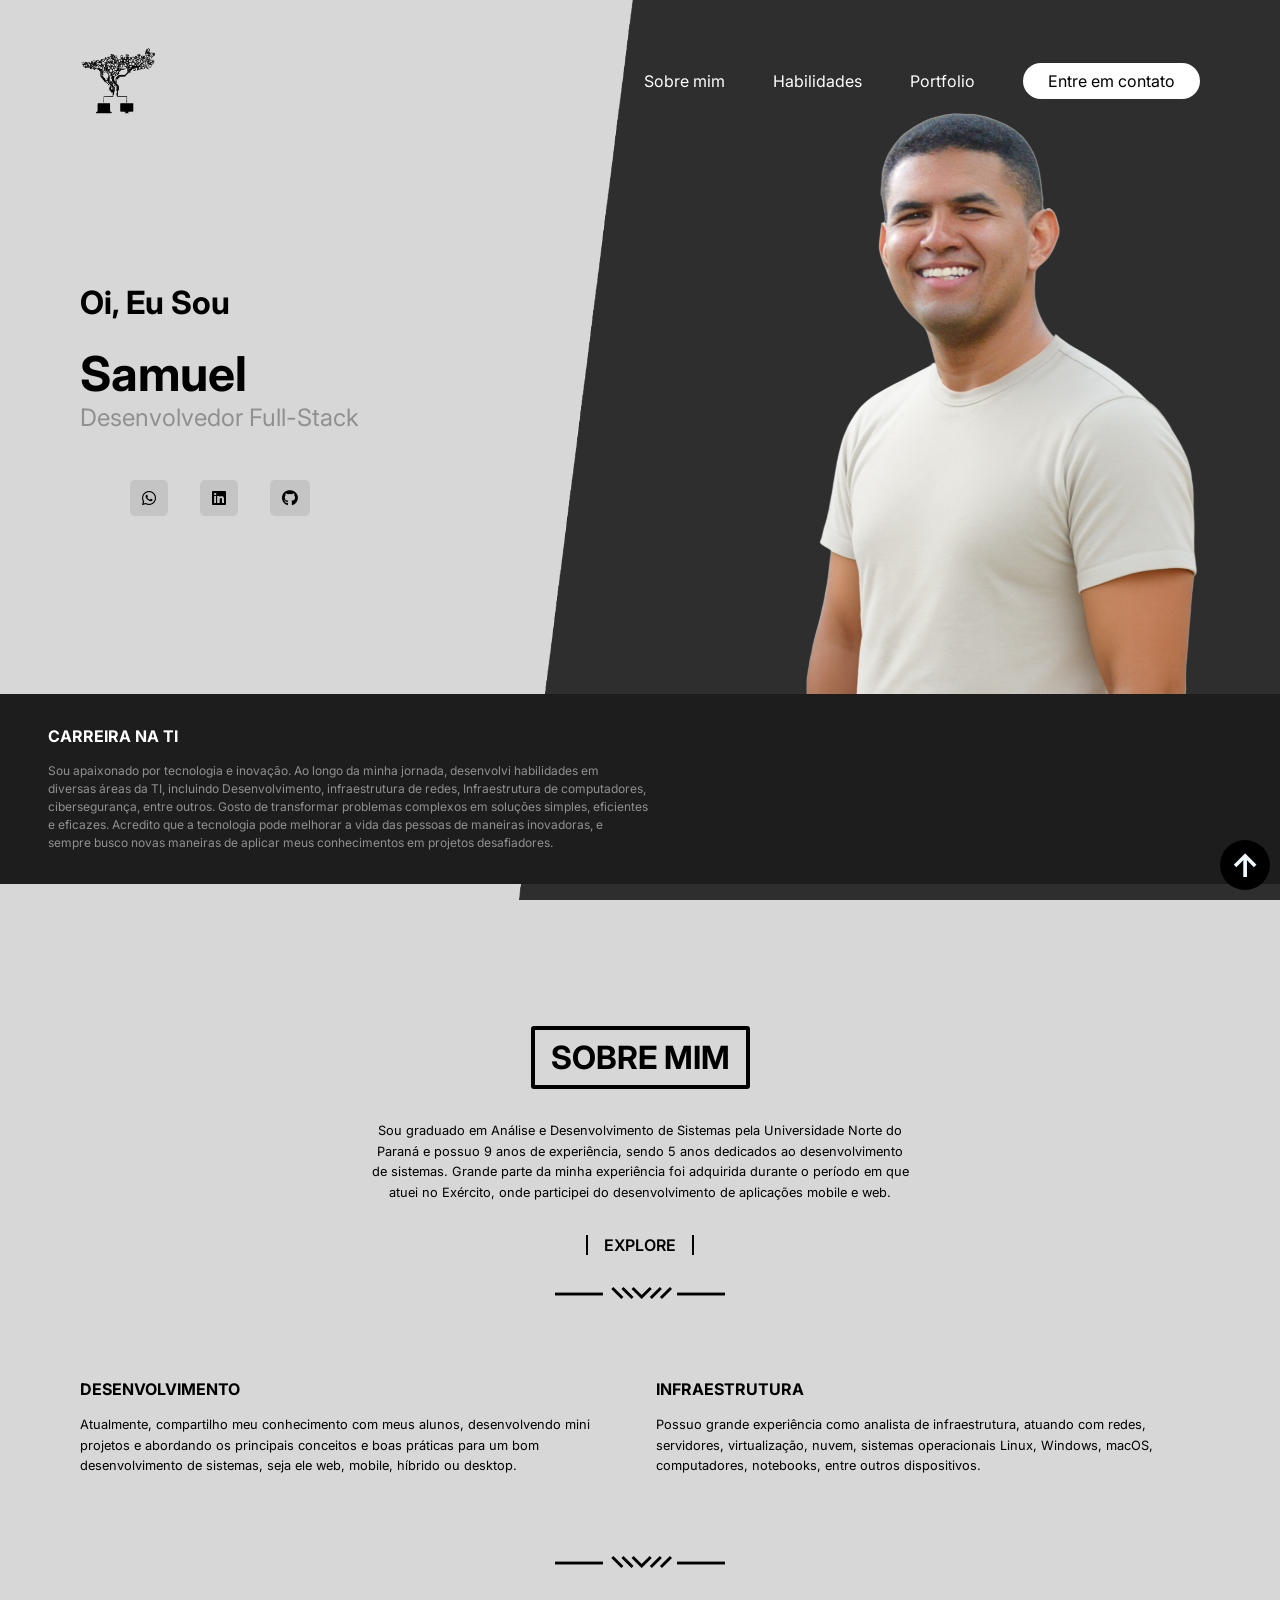
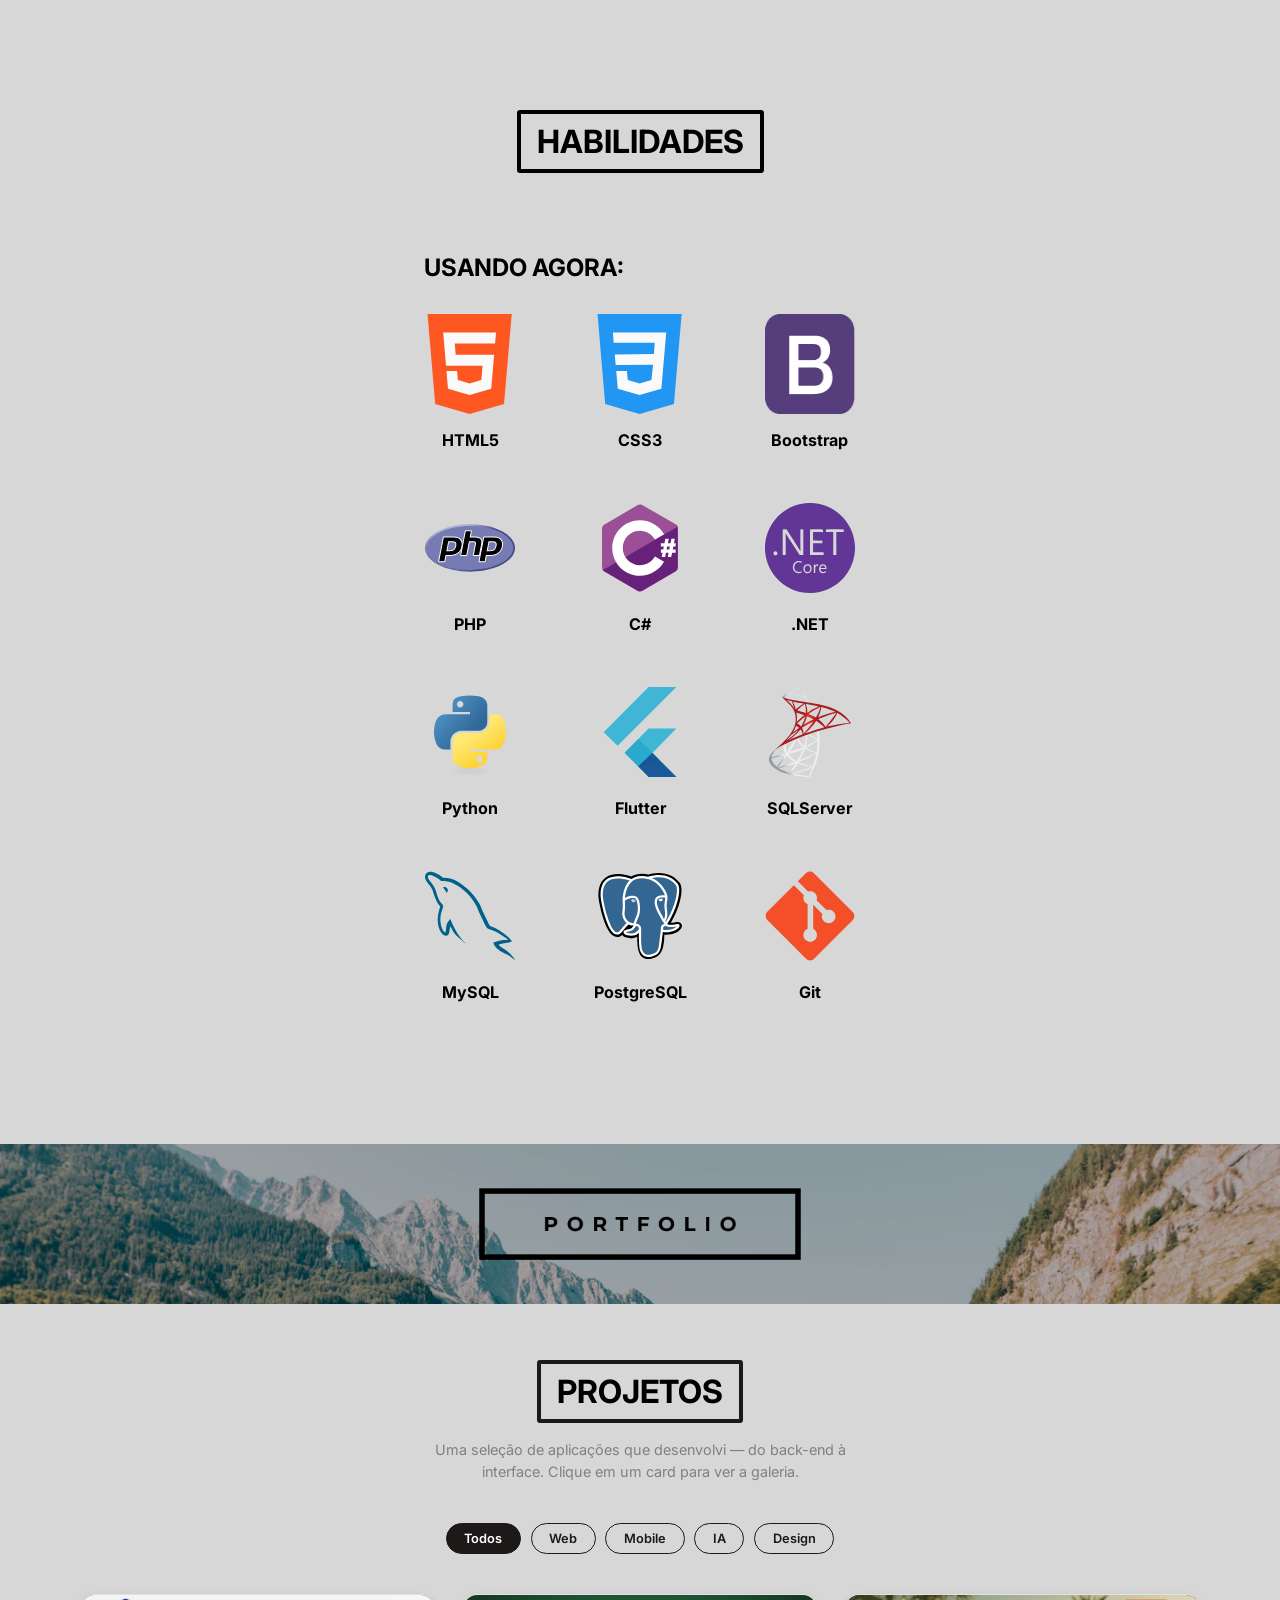
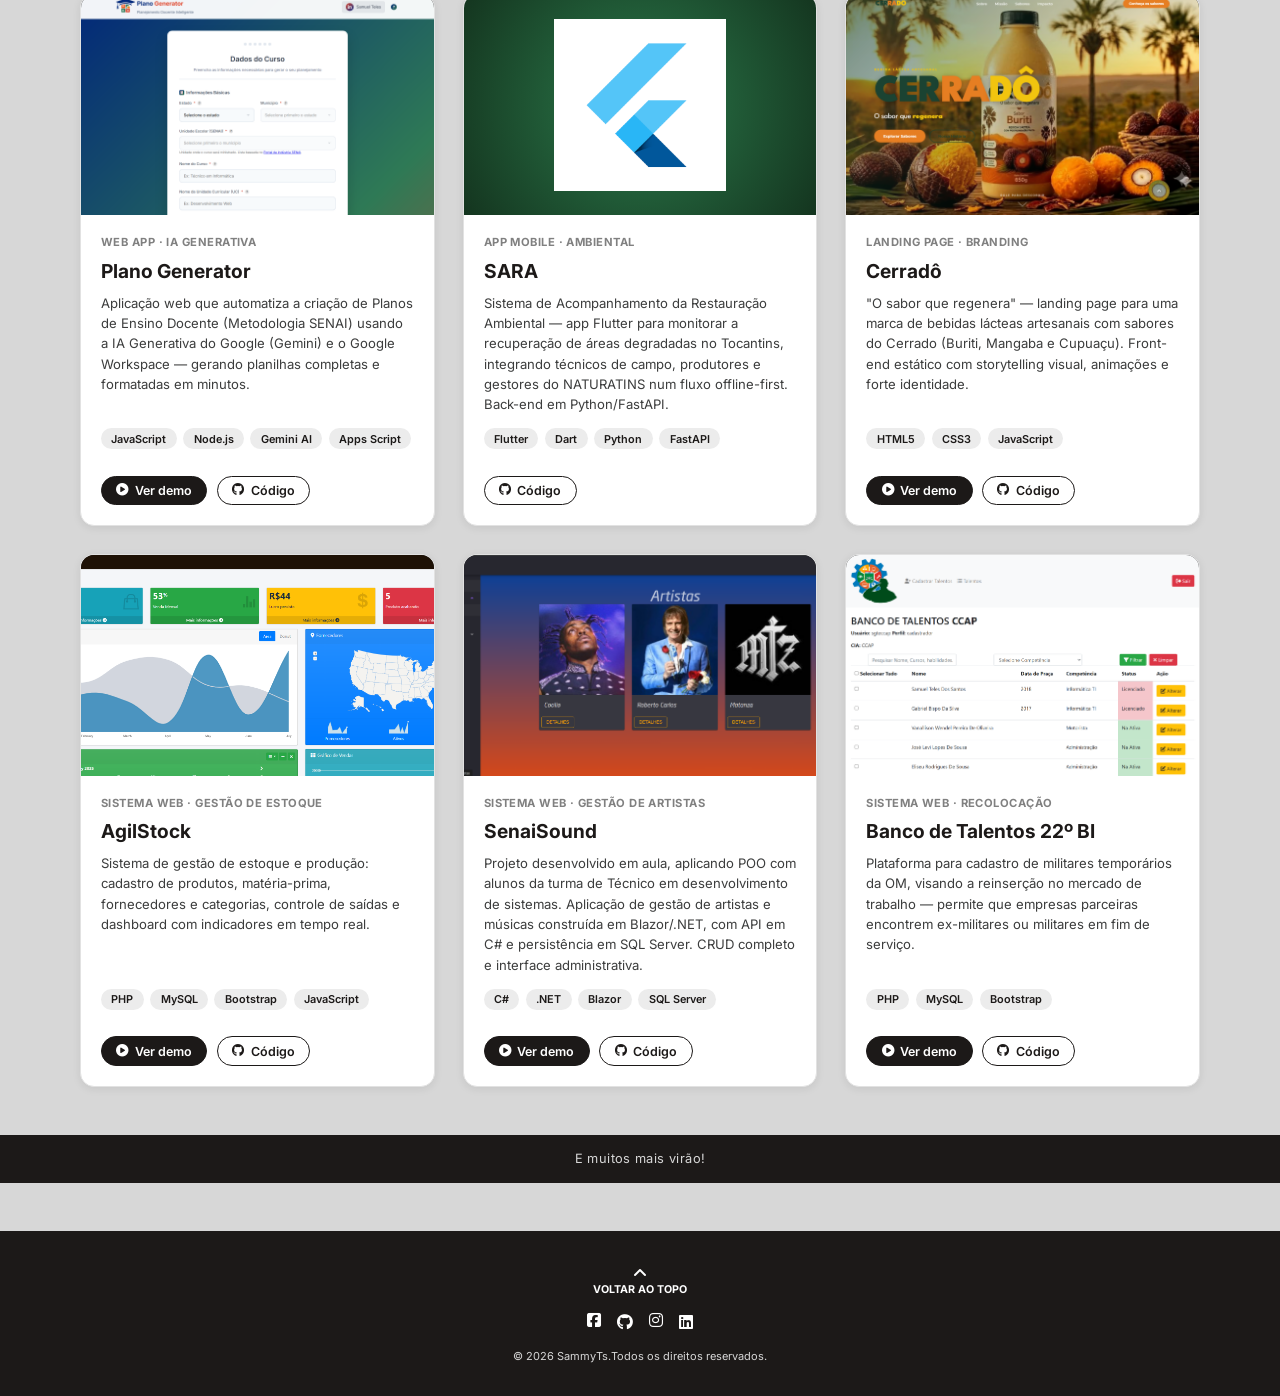
==== commit 62e4a7e4: "refactor: Modularizando e organizando o projeto" ====
--- a/index.html
+++ b/index.html
@@ -1,596 +1,308 @@
-<!DOCTYPE html>
-<html lang="pt-br">
-<head>
-    <meta charset="UTF-8">
-    <meta name="viewport" content="width=device-width, initial-scale=1.0">
-    <title> Portfolio</title>
-    <link rel="icon" type="image/x-icon" href="images/telestech.ico">
-    <link rel="stylesheet" href="style.css">
-    <link rel="stylesheet" href="https://cdnjs.cloudflare.com/ajax/libs/font-awesome/6.6.0/css/all.min.css" integrity="sha512-Kc323vGBEqzTmouAECnVceyQqyqdsSiqLQISBL29aUW4U/M7pSPA/gEUZQqv1cwx4OnYxTxve5UMg5GT6L4JJg==" crossorigin="anonymous" referrerpolicy="no-referrer" />
-</head>
-<body>
-    <header>
-        <div class="humburger">
-            <i class="fa-solid fa-bars-staggered" data-visible="true"></i>
-            <i class="fa-solid fa-xmark" data-visible="false"></i>
-        </div>
-        <nav class="container navbar">
-            <a href="#">
-                <img src="./images//Technicaltree_Logo.png" alt="logo" class="logo">
-                <img src="./images//LogoTelesTechBranco.png" alt="logo" class="mobile-logo">
-            </a>
-            <ul class="nav-links" data-visible="false">
-                <li><a href="#About">Sobre mim</a></li>
-                <li><a href="#Skills">Habilidades</a></li>
-                <li><a href="#portofolio">Portfolio</a></li>
-                <a class="btn" href="#contact">Entre em contato</a>
-            </ul>
-        </nav>
-    </header>
-    <main>
-        <section class="hero ">
-            <div class="bg-img">
-                <img src="./images/bdGrayEscuroc.png" alt="">
-            </div>
-            <div class="hero-top container">
-
-                <div class="content">
-
-                    <div class="info">
-                        <h1>Oi, Eu Sou</h1>
-                        <h2>Samuel</h2>
-                        <h6> Desenvolvedor Full-Stack </h6>
-                    </div>
-                    <div class="contact-me">
-                        <a href="https://api.whatsapp.com/" target="_blank"><i class="fa-brands fa-whatsapp"></i></a>
-                        <a href="https://linkedin.com/in/samuel-teles-dos-santos-662003237/"><i class="fa-brands fa-linkedin" target="_blank"></i></a>
-                        <a href="https://github.com/Sammytss" target="_blank"><i class="fa-brands fa-github"></i></a>
-                    </div>
-
-                </div>
-
-                <div class="person-img">
-                    <img src="./images/eudbresponsivo.png" alt="Eu">
-                </div>
-            </div>
-        </section>
-        <section class="BERRIES">
-            <h4>CARREIRA NA TI</h4>
-            <p>
-                Sou apaixonado por tecnologia e inovação. Ao longo da minha jornada, desenvolvi habilidades em diversas áreas da TI, incluindo Desenvolvimento, infraestrutura de redes,
-                Infraestrutura de computadores, cibersegurança, entre outros. Gosto de transformar problemas complexos em soluções simples, eficientes e eficazes. Acredito que a tecnologia
-                pode melhorar a vida das pessoas de maneiras inovadoras, e sempre busco novas maneiras de aplicar meus conhecimentos em projetos desafiadores.
-            </p>
-
-        </section>
-        <section class="aboutme container " id="About">
-            <div class="header-info">
-                <h4>SOBRE MIM</h4>
-                <p>
-                    Sou graduado em Análise e Desenvolvimento de Sistemas pela Universidade Norte do Paraná e possuo 7 anos de experiência,
-                    sendo 3 anos dedicados ao desenvolvimento. Grande parte da minha experiência foi adquirida durante o período
-                    em que atuei no Exército, onde participei do desenvolvimento de aplicações mobile e web.
-                </p>
-                <h6>EXPLORE</h6>
-                <img src="./images/separatorBlack 1.png" alt="">
-            </div>
-            <div class="grid-about">
-                <div class="development columns">
-                    <h6>DESENVOLVIMENTO</h6>
-                    <p>
-                        Atualmente, compartilho meu conhecimento com meus alunos, desenvolvendo
-                        mini projetos e abordando os principais conceitos e boas práticas para um
-                        bom desenvolvimento de sistemas, seja ele web, mobile, híbrido ou desktop.
-                    </p>
-                </div>
-                <div class="maintenance columns">
-                    <h6>INFRAESTRUTURA</h6>
-                    <p>
-                        Possuo grande experiência como analista de infraestrutura, atuando com
-                        redes, servidores, virtualização, nuvem, sistemas operacionais Linux,
-                        Windows, macOS, computadores, notebooks, entre outros dispositivos.
-                    </p>
-                </div>
-            </div>
-            <img src="./images/separatorBlack 1.png" alt="">
-        </section>
-        <section class="skills container" id="Skills">
-            <div class="header-info">
-                <h4>HABILIDADES</h4>
-
-            </div>
-            <div class="using-now ">
-                <h4>USANDO AGORA:</h4>
-                <div class="grid-skills">
-                    <div class="grid-item item1">
-                        <img src="./images/html.svg" alt="">
-                        <h6>HTML5</h6>
-
-                    </div>
-                    <div class="grid-item item2">
-                        <img src="./images/css.svg" alt="">
-                        <h6>CSS3</h6>
-                    </div>
-                    <div class="grid-item item3">
-                        <img src="./images/bootstrap-solid 1.png" alt="">
-                        <h6>Bootstrap</h6>
-                    </div>
-                    <div class="grid-item item4">
-                        <img src="./images/php-original.svg" alt="">
-                        <h6>PHP</h6>
-                    </div>
-                    <div class="grid-item item5">
-                        <img src="./images/csharp-original.svg" alt="">
-                        <h6>C#</h6>
-                    </div> 
-                    <div class="grid-item item5">
-                        <img src="./images/dotnetcore-original.svg" alt="">
-                        <h6>.NET</h6>
-                    </div> 
-                    <div class="grid-item item5">
-                        <img src="./images/python-original.svg" alt="">
-                        <h6>Python</h6>
-                    </div>                   
-                    <div class="grid-item item6">
-                        <img src="./images/flutter-original.svg" alt="">
-                        <h6>Flutter</h6>
-                    </div>
-                    <div class="grid-item item7">
-                        <img src="./images/microsoftsqlserver-original.svg" alt="">
-                        <h6>SQLServer</h6>
-                    </div>
-                    <div class="grid-item item8">
-                        <img src="./images/mysql-original.svg" alt="">
-                        <h6>MySQL</h6>
-                    </div>
-                    <div class="grid-item item9">
-                        <img src="./images/postgresql-original.svg" alt="">
-                        <h6>PostgreSQL</h6>
-                    </div>
-                    <div class="grid-item item10">
-                        <img src="./images/git-original.svg" alt="">
-                        <h6>Git</h6>
-                    </div>
-                </div>
-
-            </div>
-            <!--<div class="learning-now ">
-                <h4>APRENDENDO AGORA:</h4>
-                <div class="grid-skills">
-                    <div class="grid-item item1">
-                        <img src="./images/nodejs.png" alt="">
-                        <h6>Node Js</h6>
-
-                    </div>
-                    <div class="grid-item item2">
-                        <img src="./images/mongoDb.png" alt="">
-                        <h6>Mongo DB</h6>
-                    </div>
-                    <div class="grid-item item3">
-                        <img src="./images/typscript.png" alt="">
-                        <h6>TypeScript</h6>
-                    </div>
-                </div>
-
-            </div>
-            <div class="other-skills ">
-                <h4>OUTRAS HABILIDADES:</h4>
-                <div class="grid-skills">
-                    <div class="grid-item item1">
-                        <img src="./images/eng.svg" alt="">
-                        <h6>ANGIELSKI C1/C2</h6>
-
-                    </div>
-                    <div class="grid-item item2">
-                        <img src="./images/spanish.svg" alt="">
-                        <h6>
-                            HISZPAŃSKI
-                            B1/B2/h6>
-                        </h6>
-                    </div>
-                    <div class="grid-item item3">
-                        <img src="./images/c++.svg" alt="">
-                        <h6>C++</h6>
-                    </div>
-                </div>
-
-            </div>-->
-
-        </section>
-
-        <section class="portfolio" id="portofolio">
-            <div class="header-img"></div>
-
-            <div class="projects container">
-                <div class="projects-intro">
-                    <h4>PROJETOS</h4>
-                    <p>Uma seleção de aplicações que desenvolvi — do back-end à interface. Clique em um card para ver a galeria.</p>
-                </div>
-
-                <div class="projects-filters" id="projectFilters">
-                    <button class="filter-btn is-active" data-filter="all">Todos</button>
-                    <button class="filter-btn" data-filter="web">Web</button>
-                    <button class="filter-btn" data-filter="mobile">Mobile</button>
-                    <button class="filter-btn" data-filter="ia">IA</button>
-                    <button class="filter-btn" data-filter="design">Design</button>
-                </div>
-
-                <div class="projects-grid" id="projectsGrid">
-                    <!-- Cards gerados via JS a partir do array `projects` -->
-                </div>
-            </div>
-
-            <!-- Modal estilo Lightbox com múltiplas imagens -->
-            <div id="lightboxModal" class="lightbox" style="display:none;" aria-hidden="true">
-                <button class="lightbox-close" onclick="closeLightbox()" aria-label="Fechar">×</button>
-                <div class="lightbox-content">
-                    <h5 id="lightboxTitle" class="lightbox-title"></h5>
-                    <div class="lightbox-stage">
-                        <button class="lightbox-nav prev" onclick="changeSlide(-1)" aria-label="Anterior">❮</button>
-                        <img id="lightboxImage" src="" alt="" />
-                        <button class="lightbox-nav next" onclick="changeSlide(1)" aria-label="Próxima">❯</button>
-                    </div>
-                    <div id="lightboxCounter" class="lightbox-counter"></div>
-                    <div id="thumbnailsContainer" class="lightbox-thumbs"></div>
-                </div>
-            </div>
-
-            <!-- Modal de demonstração ao vivo (iframe) -->
-            <div id="demoModal" class="demo-modal" style="display:none;" aria-hidden="true">
-                <div class="demo-bar">
-                    <span class="demo-title-wrap">
-                        <i class="fa-solid fa-circle-play"></i>
-                        <span id="demoTitle" class="demo-title"></span>
-                        <span class="demo-tag">demonstração</span>
-                    </span>
-                    <span class="demo-actions">
-                        <a id="demoOpen" class="demo-ext" href="#" target="_blank" rel="noopener" title="Abrir em nova aba">
-                            <i class="fa-solid fa-arrow-up-right-from-square"></i>
-                        </a>
-                        <button class="demo-close" onclick="closeDemo()" aria-label="Fechar">×</button>
-                    </span>
-                </div>
-                <div class="demo-frame-wrap">
-                    <div id="demoLoader" class="demo-loader"><span class="spinner"></span> Carregando demo…</div>
-                    <iframe id="demoFrame" title="Demonstração do projeto" src=""></iframe>
-                </div>
-            </div>
-
-            <div class="projects-more">
-                <p>E muitos mais virão!</p>
-            </div>
-        </section>
-        <!--<section class="contact container" id="contact">
-            <div class="header-info">
-                <h4>ENTRE EM CONTATO</h4>
-                <!--<p>
-                    Nulla in velit a metus rhoncus tempus. Nulla congue nulla vel sem varius finibus. Sed ornare sit amet lorem <br>
-                    sed viverra. In vel urna quis libero viverra facilisis ut ac est.
-                <h6>EXPLORE</h6>
-                <img src="./images/separatorBlack 1.png" alt="">
-            </div>
-            <form action="">
-                <input type="text" name="name" id="name" placeholder="INSIRA SEU NOME*">
-                <input type="email" name="email" id="email" placeholder="INSIRA SEU EMAIL*">
-                <input type="text" name="phone" id="phone" placeholder=" SEU TELEFONE*">
-                <input type="text" name="comment" id="comment" placeholder="SUA MENSAGEM*">
-                <button>ENVIAR</button>
-            </form>
-
-        </section>-->
-        <a href="#" class="btn-voltar"></a>
-
-    </main>
-
-    <footer>
-        <div class="container footer-info ">
-            <div class="scroll-up ">
-
-                <a href="#">
-                    <i class="fas fa-angle-up"></i>
-                    <h6 class="back-to-top">VOLTAR AO TOPO</h6>
-                </a>
-            </div>
-            <div class="social">
-                <a href="https://www.facebook.com/" target="_blank"><i class="fab fa-facebook-square"></i></a>
-                <a href="https://github.com/Sammytss" target="_blank"><i class="fab fa-github"></i></a>
-                <a href="https://www.instagram.com/" target="_blank"><i class="fab fa-instagram"></i></a>
-                <a href="https://linkedin.com/in/samuel-teles-dos-santos-662003237/" target="_blank"><i class="fab fa-linkedin"></i></a>
-            </div>
-            <p>&copy;  2026 SammyTs.Todos os direitos reservados.</p>
-        </div>
-
-    </footer>
-    <script>
-        /* =========================================================
-           PROJETOS — fonte única de dados.
-           Para adicionar um projeto novo, basta inserir um objeto
-           aqui. Campos:
-             tags  -> usados pelos filtros (web | mobile | ia | design)
-             thumb -> imagem do card
-             fit   -> "cover" (padrão) ou "contain" (p/ ícones)
-             gallery -> imagens do lightbox
-             demo  -> link "ao vivo" (opcional)
-             repo  -> link do código (opcional)
-        ========================================================= */
-        const projects = [
-            {
-                title: "Plano Generator",
-                category: "Web App · IA Generativa",
-                tags: ["web", "ia"],
-                thumb: "./images/projetos/PlanoGenerator/Home.png",
-                desc: "Aplicação web que automatiza a criação de Planos de Ensino Docente (Metodologia SENAI) usando a IA Generativa do Google (Gemini) e o Google Workspace — gerando planilhas completas e formatadas em minutos.",
-                stack: ["JavaScript", "Node.js", "Gemini AI", "Apps Script"],
-                gallery: ["./images/projetos/PlanoGenerator/Home.png"],
-                demoUrl: "./demos/plano-generator/index.html",
-                repo: "https://github.com/Sammytss"
-            },
-            {
-                title: "SARA",
-                category: "App Mobile · Ambiental",
-                tags: ["mobile", "ia"],
-                thumb: "./images/projetos/SARA/icon.png",
-                fit: "contain",
-                desc: "Sistema de Acompanhamento da Restauração Ambiental — app Flutter para monitorar a recuperação de áreas degradadas no Tocantins, integrando técnicos de campo, produtores e gestores do NATURATINS num fluxo offline-first. Back-end em Python/FastAPI.",
-                stack: ["Flutter", "Dart", "Python", "FastAPI"],
-                gallery: ["./images/projetos/SARA/icon.png"],
-                repo: "https://github.com/Sammytss"
-            },
-            {
-                title: "Cerradô",
-                category: "Landing Page · Branding",
-                tags: ["design", "web"],
-                thumb: "./images/projetos/Cerrado/Home.png",
-                desc: "\"O sabor que regenera\" — landing page para uma marca de bebidas lácteas artesanais com sabores do Cerrado (Buriti, Mangaba e Cupuaçu). Front-end estático com storytelling visual, animações e forte identidade.",
-                stack: ["HTML5", "CSS3", "JavaScript"],
-                gallery: [
-                    "./images/projetos/Cerrado/Home.png",
-                    "./images/projetos/Cerrado/PaginaCompleta.png",
-                    "./images/projetos/Cerrado/Buriti.png",
-                    "./images/projetos/Cerrado/Mangaba.png",
-                    "./images/projetos/Cerrado/Cupuacu.png"
-                ],
-                demoUrl: "https://cerradoosabor.vercel.app/",
-                demo: "https://cerradoosabor.vercel.app/",
-                repo: "https://github.com/Sammytss"
-            },
-            {
-                title: "AgilStock",
-                category: "Sistema Web · Gestão de Estoque",
-                tags: ["web"],
-                thumb: "./images/projetos/AgilStock/Dashboard.png",
-                desc: "Sistema de gestão de estoque e produção: cadastro de produtos, matéria-prima, fornecedores e categorias, controle de saídas e dashboard com indicadores em tempo real.",
-                stack: ["PHP", "MySQL", "Bootstrap", "JavaScript"],
-                gallery: [
-                    "./images/projetos/AgilStock/Dashboard.png",
-                    "./images/projetos/AgilStock/AgilStock.png",
-                    "./images/projetos/AgilStock/Estoque.png",
-                    "./images/projetos/AgilStock/MateriaPrima.png",
-                    "./images/projetos/AgilStock/Fornecedores.png",
-                    "./images/projetos/AgilStock/Saidas.png",
-                    "./images/projetos/AgilStock/NovosUsuarios.png",
-                    "./images/projetos/AgilStock/CadastrarProduto.png",
-                    "./images/projetos/AgilStock/CadastrarMateriaPrime.png",
-                    "./images/projetos/AgilStock/CadastrarCategoria.png",
-                    "./images/projetos/AgilStock/CadastrarFornecedores.png"
-                ],
-                demoUrl: "./demos/agilstock/index.html",
-                repo: "https://github.com/Sammytss"
-            },
-            {
-                title: "SenaiSound",
-                category: "Sistema Web · Gestão de Artistas",
-                tags: ["web"],
-                thumb: "./images/projetos/SenaiSound/MostrarArtistas.png",
-                desc: "Projeto desenvolvido em aula, aplicando POO com alunos da turma de Técnico em desenvolvimento de sistemas. Aplicação de gestão de artistas e músicas construída em Blazor/.NET, com API em C# e persistência em SQL Server. CRUD completo e interface administrativa.",
-                stack: ["C#", ".NET", "Blazor", "SQL Server"],
-                gallery: [
-                    "./images/projetos/SenaiSound/MostrarArtistas.png",
-                    "./images/projetos/SenaiSound/CadastrarArtista.png",
-                    "./images/projetos/SenaiSound/EditarArtista.png",
-                    "./images/projetos/SenaiSound/Home.png"
-                ],
-                demoUrl: "./demos/senaisound/",
-                repo: "https://github.com/Sammytss"
-            },
-            {
-                title: "Banco de Talentos 22º BI",
-                category: "Sistema Web · Recolocação",
-                tags: ["web"],
-                thumb: "./images/projetos/ListarTalentos.png",
-                desc: "Plataforma para cadastro de militares temporários da OM, visando a reinserção no mercado de trabalho — permite que empresas parceiras encontrem ex-militares ou militares em fim de serviço.",
-                stack: ["PHP", "MySQL", "Bootstrap"],
-                gallery: [
-                    "./images/projetos/ListarTalentos.png",
-                    "./images/projetos/Login.png",
-                    "./images/projetos/DetelhesDoTalento.png",
-                    "./images/projetos/CadastrarTalento.png",
-                    "./images/projetos/EditarTalento.png",
-                    "./images/projetos/ADM.png"
-                ],
-                demoUrl: "./demos/banco-de-talentos/index.html",
-                repo: "https://github.com/Sammytss"
-            }
-        ];
-
-        /* ---------- Renderização dos cards ---------- */
-        const grid = document.getElementById('projectsGrid');
-
-        function iconLink(href, svg, label) {
-            return `<a class="card-link" href="${href}" target="_blank" rel="noopener" aria-label="${label}" onclick="event.stopPropagation()">${svg}${label}</a>`;
-        }
-        const svgCode = '<i class="fa-brands fa-github"></i>';
-        const svgPlay = '<i class="fa-solid fa-circle-play"></i>';
-
-        function renderProjects() {
-            grid.innerHTML = projects.map((p, i) => {
-                const demoBtn = p.demoUrl
-                    ? `<button class="card-link is-primary" onclick="event.stopPropagation(); openDemo(${i})">${svgPlay} Ver demo</button>`
-                    : '';
-                const links = demoBtn + (p.repo ? iconLink(p.repo, svgCode, 'Código') : '');
-                return `
-                <article class="project-card" data-index="${i}" data-tags="${p.tags.join(' ')}" tabindex="0" role="button" aria-label="Abrir galeria de ${p.title}">
-                    <div class="card-thumb">
-                        <img src="${p.thumb}" alt="Prévia de ${p.title}" loading="lazy" class="fit-${p.fit || 'cover'}">
-                        <span class="card-thumb-hint"><i class="fa-solid fa-magnifying-glass-plus"></i> Ver galeria</span>
-                    </div>
-                    <div class="card-body">
-                        <span class="card-category">${p.category}</span>
-                        <h5 class="card-title">${p.title}</h5>
-                        <p class="card-desc">${p.desc}</p>
-                        <div class="card-stack">${p.stack.map(s => `<span class="tech-pill">${s}</span>`).join('')}</div>
-                    </div>
-                    <div class="card-footer">${links}</div>
-                </article>`;
-            }).join('');
-
-            document.querySelectorAll('.project-card').forEach(card => {
-                const idx = Number(card.dataset.index);
-                card.addEventListener('click', () => openLightbox(idx));
-                card.addEventListener('keydown', (e) => {
-                    if (e.key === 'Enter' || e.key === ' ') { e.preventDefault(); openLightbox(idx); }
-                });
-            });
-        }
-
-        /* ---------- Filtros ---------- */
-        const filterBar = document.getElementById('projectFilters');
-        filterBar.addEventListener('click', (e) => {
-            const btn = e.target.closest('.filter-btn');
-            if (!btn) return;
-            filterBar.querySelectorAll('.filter-btn').forEach(b => b.classList.remove('is-active'));
-            btn.classList.add('is-active');
-            const filter = btn.dataset.filter;
-            document.querySelectorAll('.project-card').forEach(card => {
-                const show = filter === 'all' || card.dataset.tags.split(' ').includes(filter);
-                card.classList.toggle('is-hidden', !show);
-            });
-        });
-
-        /* ---------- Lightbox ---------- */
-        const lightboxModal = document.getElementById('lightboxModal');
-        const lightboxImage = document.getElementById('lightboxImage');
-        const lightboxTitle = document.getElementById('lightboxTitle');
-        const lightboxCounter = document.getElementById('lightboxCounter');
-        const thumbnailsContainer = document.getElementById('thumbnailsContainer');
-
-        let currentGallery = [];
-        let currentIndex = 0;
-
-        function openLightbox(index) {
-            const p = projects[index];
-            currentGallery = p.gallery && p.gallery.length ? p.gallery : [p.thumb];
-            currentIndex = 0;
-            lightboxTitle.textContent = p.title;
-            renderThumbnails();
-            showSlide(0);
-            lightboxModal.style.display = 'flex';
-            lightboxModal.setAttribute('aria-hidden', 'false');
-            document.body.style.overflow = 'hidden';
-        }
-
-        function closeLightbox() {
-            lightboxModal.style.display = 'none';
-            lightboxModal.setAttribute('aria-hidden', 'true');
-            document.body.style.overflow = '';
-        }
-
-        function changeSlide(n) { showSlide(currentIndex + n); }
-
-        function showSlide(index) {
-            if (index >= currentGallery.length) currentIndex = 0;
-            else if (index < 0) currentIndex = currentGallery.length - 1;
-            else currentIndex = index;
-
-            lightboxImage.src = currentGallery[currentIndex];
-            lightboxCounter.textContent = `${currentIndex + 1} / ${currentGallery.length}`;
-
-            thumbnailsContainer.querySelectorAll('img').forEach((thumb, i) => {
-                thumb.classList.toggle('is-active', i === currentIndex);
-            });
-        }
-
-        function renderThumbnails() {
-            thumbnailsContainer.innerHTML = '';
-            const single = currentGallery.length <= 1;
-            thumbnailsContainer.style.display = single ? 'none' : 'flex';
-            if (single) return;
-            currentGallery.forEach((src, i) => {
-                const thumb = document.createElement('img');
-                thumb.src = src;
-                if (i === currentIndex) thumb.classList.add('is-active');
-                thumb.addEventListener('click', () => showSlide(i));
-                thumbnailsContainer.appendChild(thumb);
-            });
-        }
-
-        // Fechar clicando fora / navegar por teclado
-        lightboxModal.addEventListener('click', (e) => {
-            if (e.target === lightboxModal) closeLightbox();
-        });
-        document.addEventListener('keydown', (e) => {
-            if (lightboxModal.style.display !== 'flex') return;
-            if (e.key === 'Escape') closeLightbox();
-            else if (e.key === 'ArrowRight') changeSlide(1);
-            else if (e.key === 'ArrowLeft') changeSlide(-1);
-        });
-
-        /* ---------- Demo ao vivo (iframe) ---------- */
-        const demoModal = document.getElementById('demoModal');
-        const demoFrame = document.getElementById('demoFrame');
-        const demoTitle = document.getElementById('demoTitle');
-        const demoOpen = document.getElementById('demoOpen');
-        const demoLoader = document.getElementById('demoLoader');
-
-        function openDemo(index) {
-            const p = projects[index];
-            if (!p.demoUrl) return;
-            demoTitle.textContent = p.title;
-            demoOpen.href = p.demo || p.demoUrl;
-            demoLoader.style.display = 'flex';
-            demoFrame.src = p.demoUrl;
-            demoFrame.onload = () => { demoLoader.style.display = 'none'; };
-            demoModal.style.display = 'flex';
-            demoModal.setAttribute('aria-hidden', 'false');
-            document.body.style.overflow = 'hidden';
-        }
-
-        function closeDemo() {
-            demoModal.style.display = 'none';
-            demoModal.setAttribute('aria-hidden', 'true');
-            demoFrame.src = 'about:blank';
-            document.body.style.overflow = '';
-        }
-
-        demoModal.addEventListener('click', (e) => {
-            if (e.target === demoModal) closeDemo();
-        });
-        document.addEventListener('keydown', (e) => {
-            if (demoModal.style.display === 'flex' && e.key === 'Escape') closeDemo();
-        });
-
-        renderProjects();
-    </script>
-    <script>
-        let navbar = document.querySelector(".nav-links")
-        let humbergur = document.querySelector(".humburger")
-        let icons = document.querySelectorAll("i")
-
-        humbergur.addEventListener('click', function (event) {
-            let isvible = navbar.getAttribute('data-visible');
-            if (isvible == 'true') {
-                navbar.setAttribute('data-visible', 'false');
-                icons[0].setAttribute('data-visible', 'true');
-                icons[1].setAttribute('data-visible', 'false')
-            }
-            else {
-                navbar.setAttribute('data-visible', 'true');
-                icons[0].setAttribute('data-visible', 'false');
-                icons[1].setAttribute('data-visible', 'true')
-            }
-        })
-    </script>
-
-</body>
-</html>
-
+<!DOCTYPE html>
+<html lang="pt-br">
+<head>
+    <meta charset="UTF-8">
+    <meta name="viewport" content="width=device-width, initial-scale=1.0">
+    <title> Portfolio</title>
+    <link rel="icon" type="image/x-icon" href="images/telestech.ico">
+    <link rel="stylesheet" href="style.css">
+    <link rel="stylesheet" href="https://cdnjs.cloudflare.com/ajax/libs/font-awesome/6.6.0/css/all.min.css" integrity="sha512-Kc323vGBEqzTmouAECnVceyQqyqdsSiqLQISBL29aUW4U/M7pSPA/gEUZQqv1cwx4OnYxTxve5UMg5GT6L4JJg==" crossorigin="anonymous" referrerpolicy="no-referrer" />
+</head>
+<body>
+    <header>
+        <div class="humburger">
+            <i class="fa-solid fa-bars-staggered" data-visible="true"></i>
+            <i class="fa-solid fa-xmark" data-visible="false"></i>
+        </div>
+        <nav class="container navbar">
+            <a href="#">
+                <img src="./images//Technicaltree_Logo.png" alt="logo" class="logo">
+                <img src="./images//LogoTelesTechBranco.png" alt="logo" class="mobile-logo">
+            </a>
+            <ul class="nav-links" data-visible="false">
+                <li><a href="#About">Sobre mim</a></li>
+                <li><a href="#Skills">Habilidades</a></li>
+                <li><a href="#portofolio">Portfolio</a></li>
+                <a class="btn" href="#contact">Entre em contato</a>
+            </ul>
+        </nav>
+    </header>
+    <main>
+        <section class="hero ">
+            <div class="bg-img">
+                <img src="./images/bdGrayEscuroc.png" alt="">
+            </div>
+            <div class="hero-top container">
+
+                <div class="content">
+
+                    <div class="info">
+                        <h1>Oi, Eu Sou</h1>
+                        <h2>Samuel</h2>
+                        <h6> Desenvolvedor Full-Stack </h6>
+                    </div>
+                    <div class="contact-me">
+                        <!--<a href="https://api.whatsapp.com/" target="_blank" aria-disabled="true">--><i class="fa-brands fa-whatsapp"></i><!--</a>-->
+                        <a href="https://linkedin.com/in/samuel-teles-dos-santos-662003237/"><i class="fa-brands fa-linkedin" target="_blank"></i></a>
+                        <a href="https://github.com/Sammytss" target="_blank"><i class="fa-brands fa-github"></i></a>
+                    </div>
+
+                </div>
+
+                <div class="person-img">
+                    <img src="./images/eudbresponsivo.png" alt="Eu">
+                </div>
+            </div>
+        </section>
+        <section class="BERRIES">
+            <h4>CARREIRA NA TI</h4>
+            <p>
+                Sou apaixonado por tecnologia e inovação. Ao longo da minha jornada, desenvolvi habilidades em diversas áreas da TI, incluindo Desenvolvimento, infraestrutura de redes,
+                Infraestrutura de computadores, cibersegurança, entre outros. Gosto de transformar problemas complexos em soluções simples, eficientes e eficazes. Acredito que a tecnologia
+                pode melhorar a vida das pessoas de maneiras inovadoras, e sempre busco novas maneiras de aplicar meus conhecimentos em projetos desafiadores.
+            </p>
+
+        </section>
+        <section class="aboutme container " id="About">
+            <div class="header-info">
+                <h4>SOBRE MIM</h4>
+                <p>
+                    Sou graduado em Análise e Desenvolvimento de Sistemas pela Universidade Norte do Paraná e possuo 9 anos de experiência,
+                    sendo 5 anos dedicados ao desenvolvimento de sistemas. Grande parte da minha experiência foi adquirida durante o período
+                    em que atuei no Exército, onde participei do desenvolvimento de aplicações mobile e web.
+                </p>
+                <h6>EXPLORE</h6>
+                <img src="./images/separatorBlack 1.png" alt="">
+            </div>
+            <div class="grid-about">
+                <div class="development columns">
+                    <h6>DESENVOLVIMENTO</h6>
+                    <p>
+                        Atualmente, compartilho meu conhecimento com meus alunos, desenvolvendo
+                        mini projetos e abordando os principais conceitos e boas práticas para um
+                        bom desenvolvimento de sistemas, seja ele web, mobile, híbrido ou desktop.
+                    </p>
+                </div>
+                <div class="maintenance columns">
+                    <h6>INFRAESTRUTURA</h6>
+                    <p>
+                        Possuo grande experiência como analista de infraestrutura, atuando com
+                        redes, servidores, virtualização, nuvem, sistemas operacionais Linux,
+                        Windows, macOS, computadores, notebooks, entre outros dispositivos.
+                    </p>
+                </div>
+            </div>
+            <img src="./images/separatorBlack 1.png" alt="">
+        </section>
+        <section class="skills container" id="Skills">
+            <div class="header-info">
+                <h4>HABILIDADES</h4>
+
+            </div>
+            <div class="using-now ">
+                <h4>USANDO AGORA:</h4>
+                <div class="grid-skills">
+                    <div class="grid-item item1">
+                        <img src="./images/html.svg" alt="">
+                        <h6>HTML5</h6>
+
+                    </div>
+                    <div class="grid-item item2">
+                        <img src="./images/css.svg" alt="">
+                        <h6>CSS3</h6>
+                    </div>
+                    <div class="grid-item item3">
+                        <img src="./images/bootstrap-solid 1.png" alt="">
+                        <h6>Bootstrap</h6>
+                    </div>
+                    <div class="grid-item item4">
+                        <img src="./images/php-original.svg" alt="">
+                        <h6>PHP</h6>
+                    </div>
+                    <div class="grid-item item5">
+                        <img src="./images/csharp-original.svg" alt="">
+                        <h6>C#</h6>
+                    </div> 
+                    <div class="grid-item item5">
+                        <img src="./images/dotnetcore-original.svg" alt="">
+                        <h6>.NET</h6>
+                    </div> 
+                    <div class="grid-item item5">
+                        <img src="./images/python-original.svg" alt="">
+                        <h6>Python</h6>
+                    </div>                   
+                    <div class="grid-item item6">
+                        <img src="./images/flutter-original.svg" alt="">
+                        <h6>Flutter</h6>
+                    </div>
+                    <div class="grid-item item7">
+                        <img src="./images/microsoftsqlserver-original.svg" alt="">
+                        <h6>SQLServer</h6>
+                    </div>
+                    <div class="grid-item item8">
+                        <img src="./images/mysql-original.svg" alt="">
+                        <h6>MySQL</h6>
+                    </div>
+                    <div class="grid-item item9">
+                        <img src="./images/postgresql-original.svg" alt="">
+                        <h6>PostgreSQL</h6>
+                    </div>
+                    <div class="grid-item item10">
+                        <img src="./images/git-original.svg" alt="">
+                        <h6>Git</h6>
+                    </div>
+                </div>
+
+            </div>
+            <!--<div class="learning-now ">
+                <h4>APRENDENDO AGORA:</h4>
+                <div class="grid-skills">
+                    <div class="grid-item item1">
+                        <img src="./images/nodejs.png" alt="">
+                        <h6>Node Js</h6>
+
+                    </div>
+                    <div class="grid-item item2">
+                        <img src="./images/mongoDb.png" alt="">
+                        <h6>Mongo DB</h6>
+                    </div>
+                    <div class="grid-item item3">
+                        <img src="./images/typscript.png" alt="">
+                        <h6>TypeScript</h6>
+                    </div>
+                </div>
+
+            </div>
+            <div class="other-skills ">
+                <h4>OUTRAS HABILIDADES:</h4>
+                <div class="grid-skills">
+                    <div class="grid-item item1">
+                        <img src="./images/eng.svg" alt="">
+                        <h6>ANGIELSKI C1/C2</h6>
+
+                    </div>
+                    <div class="grid-item item2">
+                        <img src="./images/spanish.svg" alt="">
+                        <h6>
+                            HISZPAŃSKI
+                            B1/B2/h6>
+                        </h6>
+                    </div>
+                    <div class="grid-item item3">
+                        <img src="./images/c++.svg" alt="">
+                        <h6>C++</h6>
+                    </div>
+                </div>
+
+            </div>-->
+
+        </section>
+
+        <section class="portfolio" id="portofolio">
+            <div class="header-img"></div>
+
+            <div class="projects container">
+                <div class="projects-intro">
+                    <h4>PROJETOS</h4>
+                    <p>Uma seleção de aplicações que desenvolvi — do back-end à interface. Clique em um card para ver a galeria.</p>
+                </div>
+
+                <div class="projects-filters" id="projectFilters">
+                    <button class="filter-btn is-active" data-filter="all">Todos</button>
+                    <button class="filter-btn" data-filter="web">Web</button>
+                    <button class="filter-btn" data-filter="mobile">Mobile</button>
+                    <button class="filter-btn" data-filter="ia">IA</button>
+                    <button class="filter-btn" data-filter="design">Design</button>
+                </div>
+
+                <div class="projects-grid" id="projectsGrid">
+                    <!-- Cards gerados via JS a partir do array `projects` -->
+                </div>
+            </div>
+
+            <!-- Modal estilo Lightbox com múltiplas imagens -->
+            <div id="lightboxModal" class="lightbox" style="display:none;" aria-hidden="true">
+                <button class="lightbox-close" aria-label="Fechar">×</button>
+                <div class="lightbox-content">
+                    <h5 id="lightboxTitle" class="lightbox-title"></h5>
+                    <div class="lightbox-stage">
+                        <button class="lightbox-nav prev" aria-label="Anterior">❮</button>
+                        <img id="lightboxImage" src="" alt="" />
+                        <button class="lightbox-nav next" aria-label="Próxima">❯</button>
+                    </div>
+                    <div id="lightboxCounter" class="lightbox-counter"></div>
+                    <div id="thumbnailsContainer" class="lightbox-thumbs"></div>
+                </div>
+            </div>
+
+            <!-- Modal de demonstração ao vivo (iframe) -->
+            <div id="demoModal" class="demo-modal" style="display:none;" aria-hidden="true">
+                <div class="demo-bar">
+                    <span class="demo-title-wrap">
+                        <i class="fa-solid fa-circle-play"></i>
+                        <span id="demoTitle" class="demo-title"></span>
+                        <span class="demo-tag">demonstração</span>
+                    </span>
+                    <span class="demo-actions">
+                        <a id="demoOpen" class="demo-ext" href="#" target="_blank" rel="noopener" title="Abrir em nova aba">
+                            <i class="fa-solid fa-arrow-up-right-from-square"></i>
+                        </a>
+                        <button class="demo-close" aria-label="Fechar">×</button>
+                    </span>
+                </div>
+                <div class="demo-frame-wrap">
+                    <div id="demoLoader" class="demo-loader"><span class="spinner"></span> Carregando demo…</div>
+                    <iframe id="demoFrame" title="Demonstração do projeto" src=""></iframe>
+                </div>
+            </div>
+
+            <div class="projects-more">
+                <p>E muitos mais virão!</p>
+            </div>
+        </section>
+        <!--<section class="contact container" id="contact">
+            <div class="header-info">
+                <h4>ENTRE EM CONTATO</h4>
+                <!--<p>
+                    Nulla in velit a metus rhoncus tempus. Nulla congue nulla vel sem varius finibus. Sed ornare sit amet lorem <br>
+                    sed viverra. In vel urna quis libero viverra facilisis ut ac est.
+                <h6>EXPLORE</h6>
+                <img src="./images/separatorBlack 1.png" alt="">
+            </div>
+            <form action="">
+                <input type="text" name="name" id="name" placeholder="INSIRA SEU NOME*">
+                <input type="email" name="email" id="email" placeholder="INSIRA SEU EMAIL*">
+                <input type="text" name="phone" id="phone" placeholder=" SEU TELEFONE*">
+                <input type="text" name="comment" id="comment" placeholder="SUA MENSAGEM*">
+                <button>ENVIAR</button>
+            </form>
+
+        </section>-->
+        <a href="#" class="btn-voltar"></a>
+
+    </main>
+
+    <footer>
+        <div class="container footer-info ">
+            <div class="scroll-up ">
+
+                <a href="#">
+                    <i class="fas fa-angle-up"></i>
+                    <h6 class="back-to-top">VOLTAR AO TOPO</h6>
+                </a>
+            </div>
+            <div class="social">
+                <!--<a href="https://www.facebook.com/" target="_blank">--><i class="fab fa-facebook-square"></i><!--</a>-->
+                <a href="https://github.com/Sammytss" target="_blank"><i class="fab fa-github"></i></a>
+                <!--<a href="https://www.instagram.com/" target="_blank">--><i class="fab fa-instagram"></i><!--</a>-->
+                <a href="https://linkedin.com/in/samuel-teles-dos-santos-662003237/" target="_blank"><i class="fab fa-linkedin"></i></a>
+            </div>
+            <p>&copy;  2026 SammyTs.Todos os direitos reservados.</p>
+        </div>
+
+    </footer>
+        <script type="module" src="js/main.js"></script>
+
+</body>
+</html>
+
--- a/style.css
+++ b/style.css
@@ -1,1190 +1,18 @@
-﻿
+/* ============================================================
+   style.css — manifesto de estilos do portfólio.
+   Os estilos foram modularizados em css/*.css e são importados
+   abaixo NA ORDEM DA CASCATA (base -> componentes -> responsivo).
+   ============================================================ */
+
 @import url('https://fonts.googleapis.com/css2?family=Inter:ital,opsz,wght@0,14..32,100..900;1,14..32,100..900&display=swap');
 
-:root {
-    --bg: #d7d7d7;
-    --ink: #1c1918;
-    --ink-soft: #3b3c3c;
-    --muted: #808080;
-    --surface: #ffffff;
-    --line: #e2e2e2;
-    --accent: #1c1918;
-    --radius: 14px;
-    --shadow-sm: 0 2px 8px rgba(0, 0, 0, 0.08);
-    --shadow-md: 0 12px 30px rgba(0, 0, 0, 0.18);
-}
-
-* {
-    margin: 0;
-    padding: 0;
-    box-sizing: border-box;
-    transition: all 0.3s ease-in-out;
-}
-
-body {
-    font-family: "Inter", sans-serif;
-    background-color: #d7d7d7;
-    overflow-x: hidden;
-}
-
-html {
-    scroll-behavior: smooth;
-    overflow-x: hidden;
-}
-
-img {
-    max-width: 100%;
-}
-
-.btn-voltar {
-    display: flex;
-    justify-content: center;
-    align-items: center;
-    position: fixed;
-    bottom: 10px;
-    right: 10px;
-    width: 50px;
-    height: 50px;
-    background-color: #000;
-    text-decoration: none;
-    border-radius: 50%;
-}
-
-    .btn-voltar::after {
-        content: "↑";
-        font-size: 32px;
-        font-weight: bold;
-        color: aliceblue;
-        transition: margin-top 250ms;
-    }
-
-    .btn-voltar:hover::after {
-        margin-top: -8px;
-    }
-
-    .btn-voltar:hover {
-        background-color: #3b3c3c;
-    }
-
-header {
-    margin-top: 2rem;
-    height: 2.375rem;
-}
-
-.container {
-    width: min(90%,1120px);
-    margin-inline: auto;
-}
-
-.navbar {
-    display: flex;
-    justify-content: space-between;
-    align-items: center;
-}
-
-    .navbar .mobile-logo {
-        display: none;
-    }
-
-    .navbar .logo {
-        width: 4.729375rem;
-        cursor: pointer;
-    }
-
-.nav-links {
-    height: 100%;
-    display: flex;
-    justify-content: center;
-    align-items: center;
-    gap: 3rem;
-}
-
-    .nav-links li {
-        list-style: none;
-    }
-
-        .nav-links li a {
-            text-decoration: none;
-            color: #fff;
-            font-size: 1rem;
-            font-weight: 400;
-            line-height: 1rem;
-            transition: all 0.3s ease-in-out;
-        }
-
-            .nav-links li a:hover {
-                color: #808080;
-            }
-
-    .nav-links .btn {
-        text-decoration: none;
-        background-color: #fff;
-        color: black;
-        border: none;
-        padding: 10px 25px;
-        border-radius: 20px;
-        font-size: 1rem;
-        font-weight: 400;
-        line-height: 1rem;
-        cursor: pointer;
-        transition: all 0.3s ease-in-out;
-    }
-
-        .nav-links .btn:hover {
-            background-color: #808080;
-            color: #fff;
-        }
-
-.back-to-top:hover {
-    color: #808080;
-    cursor: pointer;
-    transition: all 0.2s ease-in-out;
-}
-
-.hero {
-    margin-top: 2.125rem;
-    display: flex;
-    flex-direction: column;
-}
-
-.hero-top {
-    display: flex;
-    align-items: center;
-    justify-content: space-between;
-}
-
-@keyframes slideInRight {
-    0% {
-        transform: translateX(30%);
-    }
-
-    100% {
-        transform: translateX(0);
-    }
-}
-
-.bg-img img {
-    width: 60%;
-    height: 100vh;
-    position: absolute;
-    right: 0;
-    top: 0;
-    z-index: -1;
-    animation: slideInRight 3s ease-out forwards;
-}
-
-
-
-.hero-top .content {
-    display: flex;
-    flex-direction: column;
-    gap: 3rem;
-}
-
-.info h1 {
-    margin-bottom: 1.375rem;
-    font-size: 2rem;
-    font-weight: 700;
-}
-
-.info h2 {
-    font-size: 3rem;
-    font-weight: 700;
-}
-
-.info h6 {
-    font-size: 1.5rem;
-    font-weight: 400;
-    color: #909090;
-}
-
-@keyframes slideInRightPerson {
-    0% {
-        transform: translateX(20%);
-    }
-
-    100% {
-        transform: translateX(0);
-    }
-}
-
-.person-img {
-    animation: slideInRightPerson 1.5s ease-out forwards;
-    width: 100%;
-    max-width: 400px;
-    height: auto;
-    margin-right: 0;
-    display: flex;
-    justify-content: center;
-    align-items: center;
-}
-
-    .person-img img {
-        width: 100%;
-        height: auto;
-        transition: transform 0.7s ease-in-out;
-        object-fit: cover;
-    }
-
-        .person-img img:hover {
-            transform: scale(1.02);
-        }
-
-
-.contact-me {
-    display: flex;
-    justify-content: center;
-    gap: 2rem;
-    transition: transform 0.5s ease-in-out;
-}
-
-    .contact-me a {
-        text-decoration: none;
-        color: black;
-    }
-
-    .contact-me i {
-        background-color: #C4C4C4;
-        padding: 0.625rem .75rem;
-        border-radius: 5px;
-        transition-duration: 0.5s;
-    }
-
-        .contact-me i:hover {
-            background-color: #808080;
-            color: #fff;
-        }
-
-.BERRIES {
-    background-color: #1d1d1d;
-    display: flex;
-    flex-direction: column;
-    align-items: self-start;
-    padding: 2rem 3rem;
-    color: #fff;
-    gap: 1rem;
-}
-
-    .BERRIES p {
-        font-size: 0.75rem;
-        line-height: 1.5;
-        color: #909090;
-        max-width: 75ch;
-    }
-
-    .BERRIES span {
-        font-size: 0.6875rem;
-        line-height: 1rem;
-        color: #d7d7d7;
-        border-inline: 1px solid #d7d7d7;
-        padding-inline: 0.5rem;
-    }
-
-.humburger {
-    display: none;
-}
-
-.aboutme {
-    margin-top: 8.875rem;
-    display: flex;
-    flex-direction: column;
-    align-items: center;
-    gap: 5rem;
-}
-
-    .aboutme p {
-        font-size: 0.8rem;
-        line-height: 1.6;
-        color: black;
-        max-width: 68ch;
-    }
-
-.header-info {
-    display: flex;
-    flex-direction: column;
-    text-align: center;
-    align-items: center;
-    gap: 2rem;
-}
-
-    .header-info h4 {
-        font-size: 2rem;
-        font-weight: 700;
-        border: 4px solid #000;
-        padding: 0.5rem 1rem;
-        border-radius: 3px;
-    }
-
-    .header-info h6 {
-        font-size: 1rem;
-        font-weight: 600;
-        border-inline: 2px solid #000;
-        padding-inline: 1rem;
-    }
-
-.grid-about {
-    display: grid;
-    grid-template-columns: repeat(2,1fr);
-    gap: 2rem;
-}
-
-    .grid-about h6 {
-        font-size: 1rem;
-        font-weight: 700;
-    }
-
-    .grid-about .columns {
-        display: flex;
-        flex-direction: column;
-        gap: 1rem;
-    }
-
-.skills {
-    margin-top: 8.875rem;
-    display: flex;
-    flex-direction: column;
-    align-items: center;
-    gap: 5rem;
-}
-
-.using-now, .learning-now, .other-skills {
-    display: flex;
-    flex-direction: column;
-    gap: 2rem;
-}
-
-    .using-now, .learning-now, .other-skills h4 {
-        font-size: 1.5rem;
-    }
-
-.grid-skills {
-    display: grid;
-    grid-template-columns: repeat(3,1fr);
-    row-gap: 3rem;
-    column-gap: clamp(1.5rem, 6vw, 8rem);
-    width: 100%;
-}
-
-.grid-item {
-    display: flex;
-    flex-direction: column;
-    gap: 1rem;
-    text-align: center;
-    align-items: center;
-    transition: transform 0.5s ease-in-out;
-}
-
-    .grid-item:hover {
-        transform: scale(1.05);
-    }
-
-    .grid-item img {
-        width: 90px;
-        height: 100px;
-    }
-
-.portfolio {
-    margin-top: 8.875rem;
-    display: flex;
-    flex-direction: column;
-}
-
-.header-img {
-    height: 10rem;
-    background: url(./images/Section\ Header.png) center / cover no-repeat;
-}
-
-/* ===== Projetos ===== */
-.projects {
-    margin-top: 3.5rem;
-    display: flex;
-    flex-direction: column;
-    gap: 2.5rem;
-}
-
-.projects-intro {
-    display: flex;
-    flex-direction: column;
-    align-items: center;
-    text-align: center;
-    gap: 1rem;
-}
-
-    .projects-intro h4 {
-        font-size: 2rem;
-        font-weight: 700;
-        border: 4px solid var(--ink);
-        padding: 0.5rem 1rem;
-        border-radius: 3px;
-    }
-
-    .projects-intro p {
-        max-width: 46ch;
-        font-size: 0.9rem;
-        line-height: 1.5;
-        color: var(--muted);
-    }
-
-.projects-filters {
-    display: flex;
-    flex-wrap: wrap;
-    justify-content: center;
-    gap: 0.6rem;
-}
-
-.filter-btn {
-    border: 1.5px solid var(--ink);
-    background: transparent;
-    color: var(--ink);
-    padding: 0.45rem 1.1rem;
-    border-radius: 999px;
-    font-family: inherit;
-    font-size: 0.8rem;
-    font-weight: 600;
-    cursor: pointer;
-    transition: background-color .25s, color .25s;
-}
-
-    .filter-btn:hover {
-        background: var(--muted);
-        border-color: var(--muted);
-        color: #fff;
-    }
-
-    .filter-btn.is-active {
-        background: var(--ink);
-        color: #fff;
-    }
-
-.projects-grid {
-    display: grid;
-    grid-template-columns: repeat(auto-fill, minmax(min(300px, 100%), 1fr));
-    gap: 1.75rem;
-}
-
-.project-card {
-    display: flex;
-    flex-direction: column;
-    background: var(--surface);
-    border: 1px solid var(--line);
-    border-radius: var(--radius);
-    overflow: hidden;
-    cursor: pointer;
-    box-shadow: var(--shadow-sm);
-    transition: transform .3s ease, box-shadow .3s ease;
-}
-
-    .project-card:hover,
-    .project-card:focus-visible {
-        transform: translateY(-6px);
-        box-shadow: var(--shadow-md);
-        outline: none;
-    }
-
-    .project-card.is-hidden {
-        display: none;
-    }
-
-.card-thumb {
-    position: relative;
-    aspect-ratio: 16 / 10;
-    overflow: hidden;
-    background: #0f0f0f;
-}
-
-    .card-thumb img {
-        width: 100%;
-        height: 100%;
-        transition: transform .5s ease;
-    }
-
-    .card-thumb img.fit-cover {
-        object-fit: cover;
-        object-position: top center;
-    }
-
-    .card-thumb img.fit-contain {
-        object-fit: contain;
-        padding: 1.5rem;
-        background: radial-gradient(circle at center, #2b7a4b 0%, #14351f 100%);
-    }
-
-    .project-card:hover .card-thumb img.fit-cover {
-        transform: scale(1.05);
-    }
-
-.card-thumb-hint {
-    position: absolute;
-    inset: 0;
-    display: flex;
-    align-items: center;
-    justify-content: center;
-    gap: .5rem;
-    background: rgba(28, 25, 24, 0.55);
-    color: #fff;
-    font-size: 0.85rem;
-    font-weight: 600;
-    opacity: 0;
-    transition: opacity .3s ease;
-}
-
-    .project-card:hover .card-thumb-hint,
-    .project-card:focus-visible .card-thumb-hint {
-        opacity: 1;
-    }
-
-.card-body {
-    display: flex;
-    flex-direction: column;
-    gap: 0.6rem;
-    padding: 1.25rem 1.25rem 0.75rem;
-    flex: 1;
-}
-
-.card-category {
-    font-size: 0.7rem;
-    font-weight: 700;
-    letter-spacing: .04em;
-    text-transform: uppercase;
-    color: var(--muted);
-}
-
-.card-title {
-    font-size: 1.2rem;
-    font-weight: 700;
-    color: var(--ink);
-}
-
-.card-desc {
-    font-size: 0.82rem;
-    line-height: 1.55;
-    color: var(--ink-soft);
-    flex: 1;
-}
-
-.card-stack {
-    display: flex;
-    flex-wrap: wrap;
-    gap: 0.4rem;
-    margin-top: 0.25rem;
-}
-
-.tech-pill {
-    font-size: 0.68rem;
-    font-weight: 600;
-    color: var(--ink);
-    background: #ececec;
-    border-radius: 999px;
-    padding: 0.22rem 0.65rem;
-}
-
-.card-footer {
-    display: flex;
-    gap: 0.6rem;
-    padding: 0.9rem 1.25rem 1.25rem;
-}
-
-.card-link {
-    display: inline-flex;
-    align-items: center;
-    gap: 0.4rem;
-    font-size: 0.78rem;
-    font-weight: 600;
-    text-decoration: none;
-    color: var(--ink);
-    border: 1.5px solid var(--ink);
-    border-radius: 999px;
-    padding: 0.4rem 0.9rem;
-    transition: background-color .25s, color .25s;
-}
-
-    .card-link:hover {
-        background: var(--ink);
-        color: #fff;
-    }
-
-.projects-more {
-    margin-top: 3rem;
-    background-color: var(--ink);
-    min-height: 3rem;
-    display: flex;
-    justify-content: center;
-    align-items: center;
-    color: var(--bg);
-    padding: 1rem;
-}
-
-    .projects-more p {
-        font-size: 0.8rem;
-        letter-spacing: .03em;
-    }
-
-.contact {
-    margin-top: 8.875rem;
-    display: flex;
-    flex-direction: column;
-    gap: 4rem;
-}
-
-form {
-    display: flex;
-    flex-direction: column;
-    align-items: center;
-    gap: 4rem;
-}
-
-    form input {
-        padding: .5rem 1rem;
-        background-color: transparent;
-        color: black;
-        border: none;
-        border-bottom: 4px solid black;
-        border-left: 4px solid black;
-        width: 60%;
-    }
-
-    form button {
-        background-color: transparent;
-        padding: .5rem 1.5rem;
-        border: none;
-        border-inline: 2px solid black;
-        font-size: 1.5rem;
-        cursor: pointer;
-        transition: all 0.2s ease-in-out;
-    }
-
-        form button:hover {
-            color: #808080;
-            border-inline: 2px solid #808080;
-        }
-
-    form #comment {
-        height: 100px;
-    }
-
-.fas:hover {
-    color: #808080;
-    transition: all 0.2s ease-in-out;
-}
-
-footer a {
-    text-decoration: none;
-    color: #fff;
-}
-
-footer {
-    margin-top: 3rem;
-    background-color: #1c1918;
-    color: #fff;
-    padding: 2rem 0;
-    display: flex;
-    justify-content: center;
-    align-items: center;
-    gap: 2rem;
-}
-
-.footer-info {
-    display: flex;
-    flex-direction: column;
-    justify-content: center;
-    align-items: center;
-    text-align: center;
-    gap: 1rem;
-}
-
-.social {
-    display: flex;
-    gap: 1rem;
-}
-
-.fab:hover {
-    color: #808080;
-    transition: all 0.2s ease-in-out;
-}
-
-.footer-info p {
-    font-size: 0.6875rem;
-    line-height: 1rem;
-    color: #d7d7d7;
-}
-
-.modal {
-    display: none; 
-    position: fixed; 
-    z-index: 1; 
-    padding-top: 100px;
-    left: 0;
-    top: 0;
-    width: 100%; 
-    height: 100%; 
-    overflow: auto; 
-    background-color: rgb(0,0,0); 
-    background-color: rgba(0,0,0,0.4); 
-}
-
-.modal-content {
-    background-color: rgb(208 208 208 / 61%);
-    margin: auto;
-    padding: 20px;
-    border: 1px solid #888;
-    width: 80%;
-    border-radius: 5px;
-}
-
-.close {
-    color: #000;
-    float: right;
-    font-size: 28px;
-    font-weight: bold;
-}
-
-    .close:hover,
-    .close:focus {
-        color: #aaaa;
-        text-decoration: none;
-        cursor: pointer;
-    }
-/* ===== Lightbox ===== */
-.lightbox {
-    position: fixed;
-    inset: 0;
-    z-index: 1000;
-    display: none; /* -> flex via JS */
-    align-items: center;
-    justify-content: center;
-    padding: 2rem 1rem;
-    background-color: rgba(10, 10, 10, 0.92);
-    backdrop-filter: blur(3px);
-}
-
-.lightbox-content {
-    display: flex;
-    flex-direction: column;
-    align-items: center;
-    gap: 0.9rem;
-    width: min(95%, 1000px);
-}
-
-.lightbox-title {
-    color: #fff;
-    font-size: 1.15rem;
-    font-weight: 700;
-}
-
-.lightbox-stage {
-    position: relative;
-    display: flex;
-    align-items: center;
-    justify-content: center;
-    width: 100%;
-}
-
-    .lightbox-stage img {
-        max-width: 100%;
-        max-height: 72vh;
-        border-radius: 8px;
-        box-shadow: 0 10px 40px rgba(0, 0, 0, 0.5);
-    }
-
-.lightbox-nav {
-    position: absolute;
-    top: 50%;
-    transform: translateY(-50%);
-    width: 44px;
-    height: 44px;
-    display: flex;
-    align-items: center;
-    justify-content: center;
-    background: rgba(255, 255, 255, 0.12);
-    border: 1px solid rgba(255, 255, 255, 0.3);
-    color: #fff;
-    font-size: 1.3rem;
-    border-radius: 50%;
-    cursor: pointer;
-    transition: background-color .25s;
-}
-
-    .lightbox-nav:hover { background: rgba(255, 255, 255, 0.3); }
-    .lightbox-nav.prev { left: 0.5rem; }
-    .lightbox-nav.next { right: 0.5rem; }
-
-.lightbox-close {
-    position: absolute;
-    top: 1rem;
-    right: 1.4rem;
-    background: transparent;
-    border: none;
-    color: #fff;
-    font-size: 2.4rem;
-    line-height: 1;
-    cursor: pointer;
-    transition: color .25s;
-}
-
-    .lightbox-close:hover { color: #bbb; }
-
-.lightbox-counter {
-    color: #cfcfcf;
-    font-size: 0.8rem;
-    letter-spacing: .05em;
-}
-
-.lightbox-thumbs {
-    display: flex;
-    gap: 0.6rem;
-    max-width: 100%;
-    overflow-x: auto;
-    padding-bottom: 0.4rem;
-}
-
-    .lightbox-thumbs img {
-        height: 56px;
-        width: auto;
-        border-radius: 5px;
-        cursor: pointer;
-        opacity: 0.55;
-        border: 2px solid transparent;
-        transition: opacity .25s, border-color .25s;
-    }
-
-    .lightbox-thumbs img.is-active {
-        opacity: 1;
-        border-color: #fff;
-    }
-
-/* ===== Botão primário do card ===== */
-.card-link.is-primary {
-    background: var(--ink);
-    color: #fff;
-    border-color: var(--ink);
-    font-family: inherit;
-    cursor: pointer;
-}
-
-    .card-link.is-primary:hover {
-        background: var(--ink-soft);
-        border-color: var(--ink-soft);
-    }
-
-/* ===== Modal de demonstração (iframe) ===== */
-.demo-modal {
-    position: fixed;
-    inset: 0;
-    z-index: 1100;
-    display: none; /* -> flex via JS */
-    flex-direction: column;
-    background: rgba(10, 10, 10, 0.92);
-    backdrop-filter: blur(3px);
-    padding: clamp(0.5rem, 3vw, 2.5rem);
-}
-
-.demo-bar {
-    display: flex;
-    align-items: center;
-    justify-content: space-between;
-    gap: 1rem;
-    background: var(--ink);
-    color: #fff;
-    padding: 0.7rem 1rem;
-    border-radius: 10px 10px 0 0;
-}
-
-.demo-title-wrap {
-    display: flex;
-    align-items: center;
-    gap: 0.6rem;
-    min-width: 0;
-}
-
-    .demo-title-wrap > .fa-circle-play { color: #fff; }
-
-.demo-title {
-    font-weight: 700;
-    font-size: 1rem;
-    white-space: nowrap;
-    overflow: hidden;
-    text-overflow: ellipsis;
-}
-
-.demo-tag {
-    font-size: 0.62rem;
-    text-transform: uppercase;
-    letter-spacing: .06em;
-    background: rgba(255, 255, 255, 0.18);
-    padding: 0.15rem 0.5rem;
-    border-radius: 999px;
-    white-space: nowrap;
-}
-
-.demo-actions {
-    display: flex;
-    align-items: center;
-    gap: 0.4rem;
-    flex-shrink: 0;
-}
-
-.demo-ext {
-    color: #fff;
-    text-decoration: none;
-    width: 38px;
-    height: 38px;
-    display: inline-flex;
-    align-items: center;
-    justify-content: center;
-    border-radius: 8px;
-    transition: background-color .25s;
-}
-
-    .demo-ext:hover { background: rgba(255, 255, 255, 0.15); }
-
-.demo-close {
-    background: transparent;
-    border: none;
-    color: #fff;
-    font-size: 1.9rem;
-    line-height: 1;
-    width: 38px;
-    height: 38px;
-    cursor: pointer;
-    border-radius: 8px;
-    transition: background-color .25s;
-}
-
-    .demo-close:hover { background: rgba(255, 255, 255, 0.15); }
-
-.demo-frame-wrap {
-    position: relative;
-    flex: 1;
-    background: #fff;
-    border-radius: 0 0 10px 10px;
-    overflow: hidden;
-}
-
-    .demo-frame-wrap iframe {
-        width: 100%;
-        height: 100%;
-        border: none;
-        display: block;
-    }
-
-.demo-loader {
-    position: absolute;
-    inset: 0;
-    display: flex;
-    align-items: center;
-    justify-content: center;
-    gap: 0.7rem;
-    background: #f4f4f4;
-    color: #555;
-    font-size: 0.95rem;
-    z-index: 1;
-}
-
-    .demo-loader .spinner {
-        width: 22px;
-        height: 22px;
-        border: 3px solid #ccc;
-        border-top-color: var(--ink);
-        border-radius: 50%;
-        animation: demo-spin 0.8s linear infinite;
-    }
-
-@keyframes demo-spin { to { transform: rotate(360deg); } }
-
-
-@media (max-width: 771px) {
-    header {
-        margin-top: 0;
-        background-color: black;
-        height: 3rem;
-    }
-
-    .navbar {
-        height: 100%;
-        align-items: center;
-    }
-
-        .navbar .logo {
-            display: none;
-        }
-
-        .navbar .mobile-logo {
-            display: block;
-            width: 2.729375rem;
-        }
-
-    .nav-links {
-        height: 210px;
-        position: absolute;
-        left: 0;
-        right: 0;
-        background-color: #1c1918;
-        margin-top: 16rem;
-        flex-direction: column;
-        align-items: center;
-        justify-content: center;
-        text-align: center;
-        border-top: 1px solid #d7d7d7;
-        padding-top: 2rem;
-        gap: 2rem;
-        transition: transform 0.5s ease-in-out;
-        z-index: 1;
-    }
-
-        .nav-links .btn {
-            width: 100%;
-            border-radius: 0;
-        }
-
-    .humburger {
-        display: block;
-    }
-
-        .humburger i {
-            color: #fff;
-            position: absolute;
-            right: 5%;
-            top: 2.5%;
-            font-size: 1.5rem;
-        }
-
-            .humburger i[data-visible="false"] {
-                display: none;
-            }
-
-            .humburger i[data-visible="true"] {
-                display: block;
-            }
-
-    .nav-links[data-visible="false"] {
-        transform: translateY(-145%);
-    }
-
-    .bg-img img {
-        display: none;
-    }
-
-    .hero {
-        width: auto;
-        height: auto;
-        margin-top: 0;
-        padding-block: 2.5rem 1rem;
-    }
-
-    .hero-top {
-        flex-direction: column;
-        align-items: center;
-        text-align: center;
-        justify-content: center;
-        gap: 1.5rem;
-        height: auto;
-    }
-
-    .content {
-        display: flex;
-        flex-direction: column;
-        align-items: center;
-        gap: 1.5rem;
-        position: static;
-        order: 2;
-    }
-
-    .info h1 {
-        position: static;
-        z-index: auto;
-    }
-
-    .info h2 {
-        margin-top: 0;
-    }
-
-    .person-img {
-        position: static;
-        z-index: auto;
-        margin: 0 auto;
-        max-width: 260px;
-        order: 1;
-    }
-
-    .grid-skills {
-        grid-template-columns: repeat(2,1fr);
-    }
-
-    .projects {
-        margin-top: 2.5rem;
-    }
-
-    form input {
-        width: 90%;
-    }
-}
-/*@media (max-width: 555px) {
-    .hero {
-        height: calc(71vh - 3rem);
-        margin-top: 0;
-    }
-}
-
-@media (max-width: 435px) {
-    .hero {
-        height: calc(60vh - 3rem);
-        margin-top: 0;
-    }
-}
-
-@media (max-width: 425px) {
-    .hero {
-        height: calc(56vh - 3rem);
-        margin-top: 0;
-    }
-}
-
-
-@media (max-width: 395px) {
-    .hero {
-        height: calc(77vh - 3rem);
-        margin-top: 0;
-    }
-}
-@media (max-width: 377px) {
-    .hero {
-        height: calc(77vh - 3rem);
-        margin-top: 0;
-    }
-}
-
-@media (max-width: 371px) {
-    .hero {
-        height: calc(69vh - 3rem);
-        margin-top: 0;
-    }
-}*/
-
-/*@media (max-width: 450px) {
-    .hero {
-        height: calc(55vh - 3rem);
-        margin-top: 0;
-    }
-}*/
-
-@media (max-width: 480px) {
-    .grid-about {
-        grid-template-columns: 1fr;
-    }
-
-    .grid-skills {
-        grid-template-columns: 1fr;
-    }
-
-    .projects-intro h4 {
-        font-size: 1.6rem;
-    }
-
-    .card-footer {
-        flex-wrap: wrap;
-    }
-
-    form input {
-        width: 100%;
-    }
-}
+@import url('css/base.css');
+@import url('css/header.css');
+@import url('css/hero.css');
+@import url('css/about.css');
+@import url('css/skills.css');
+@import url('css/projects.css');
+@import url('css/footer.css');
+@import url('css/lightbox.css');
+@import url('css/demo-modal.css');
+@import url('css/responsive.css');
